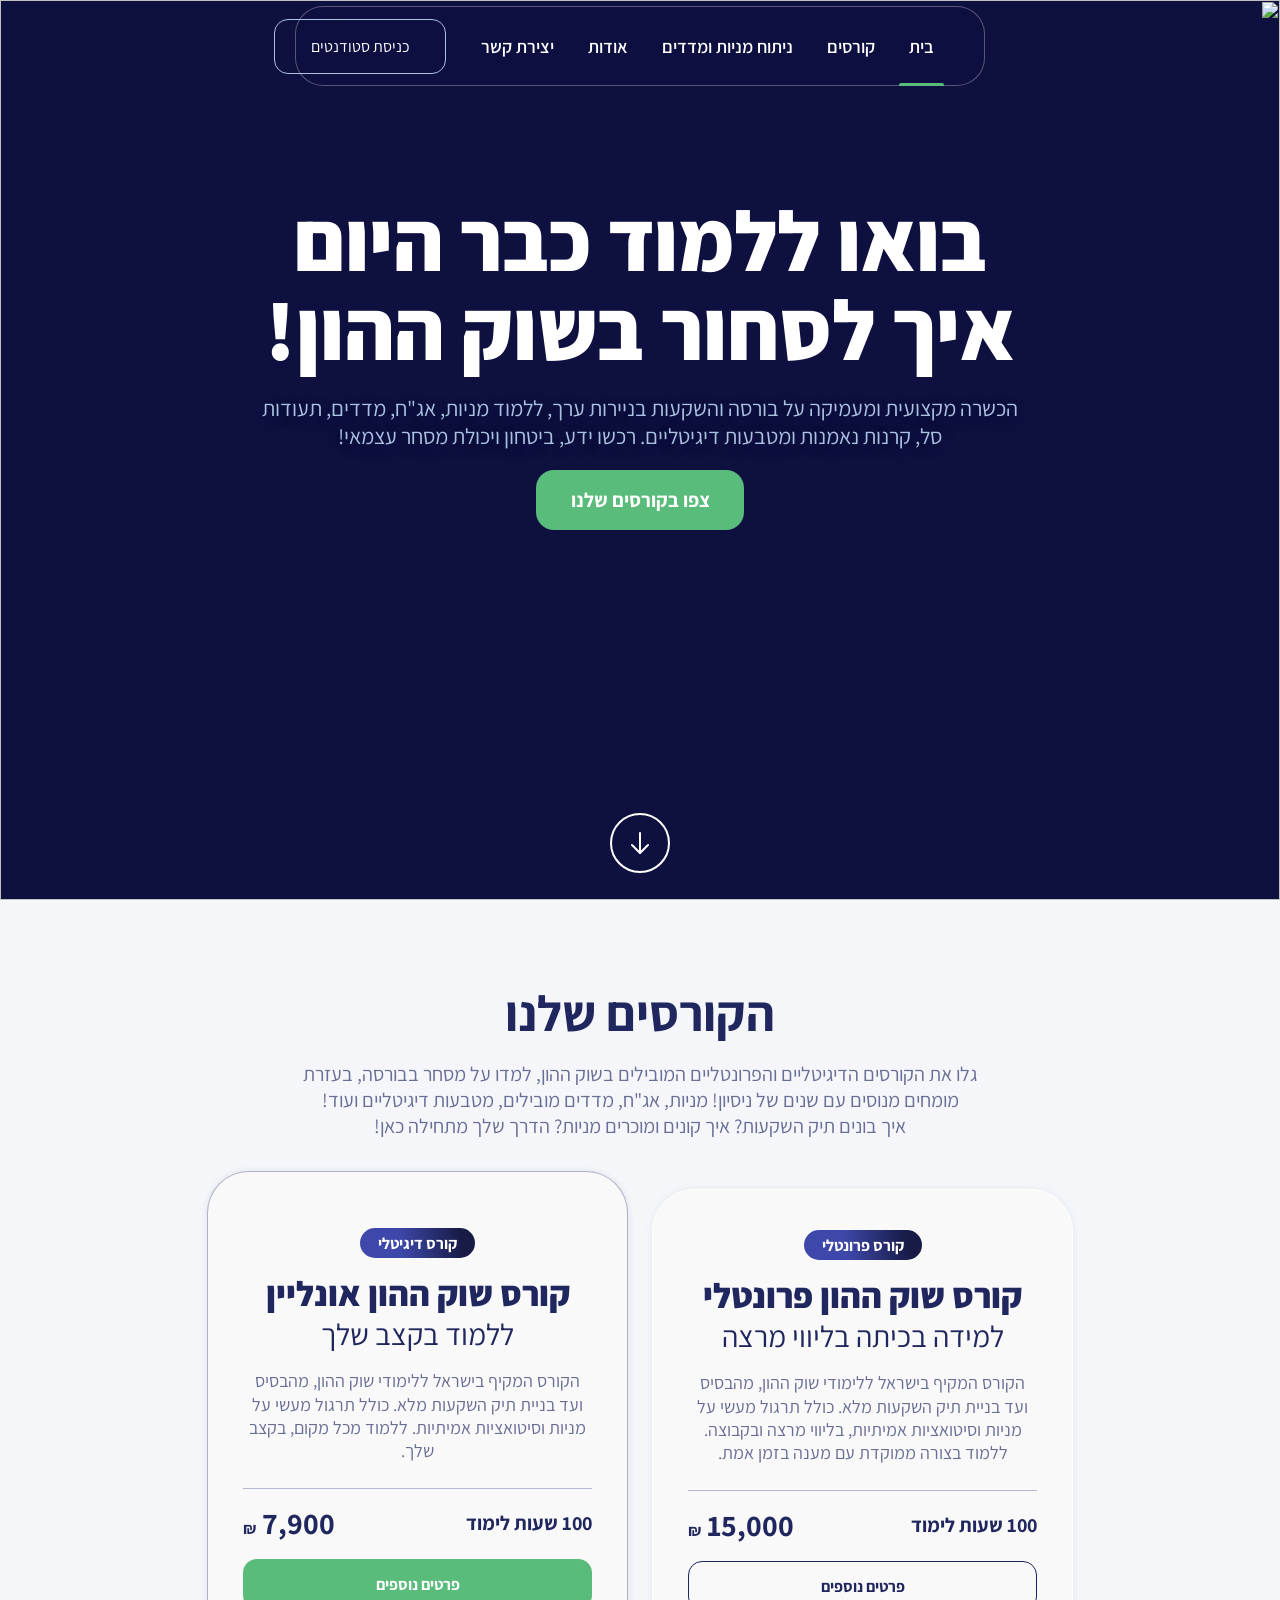
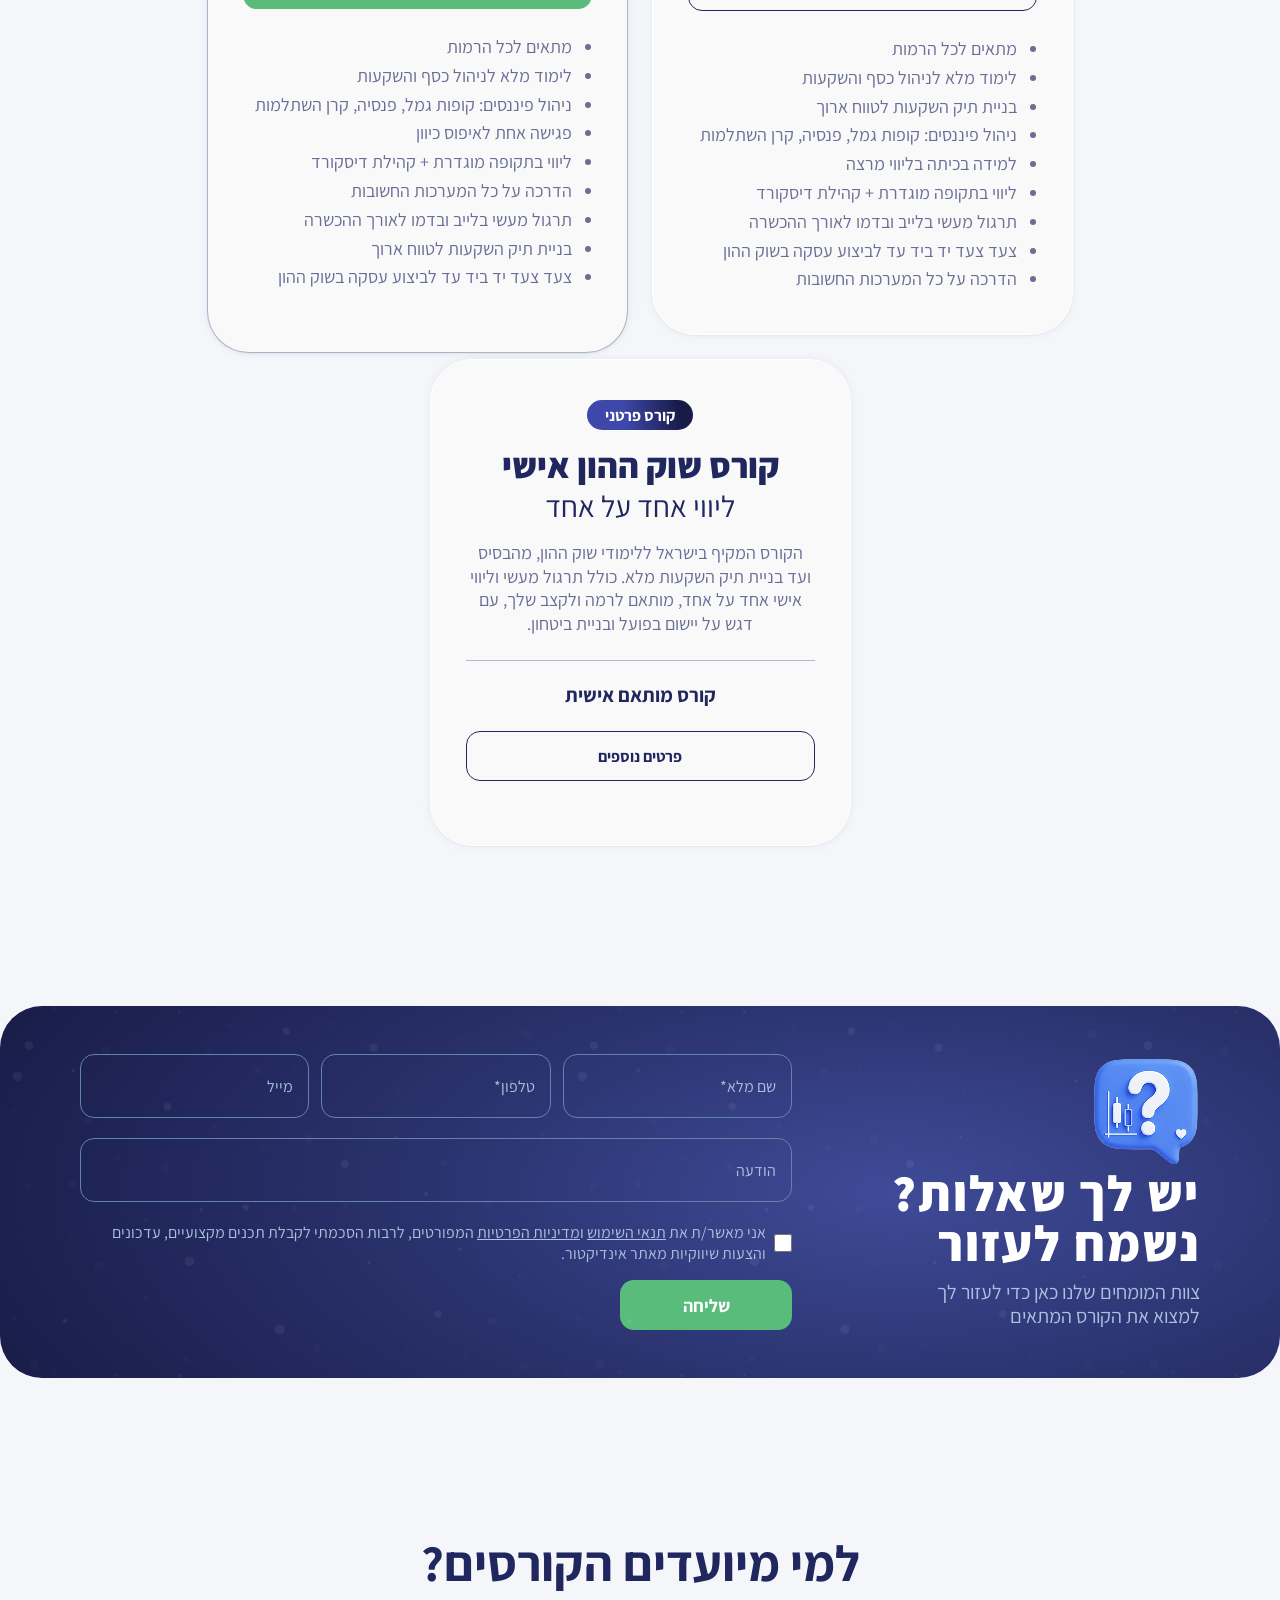
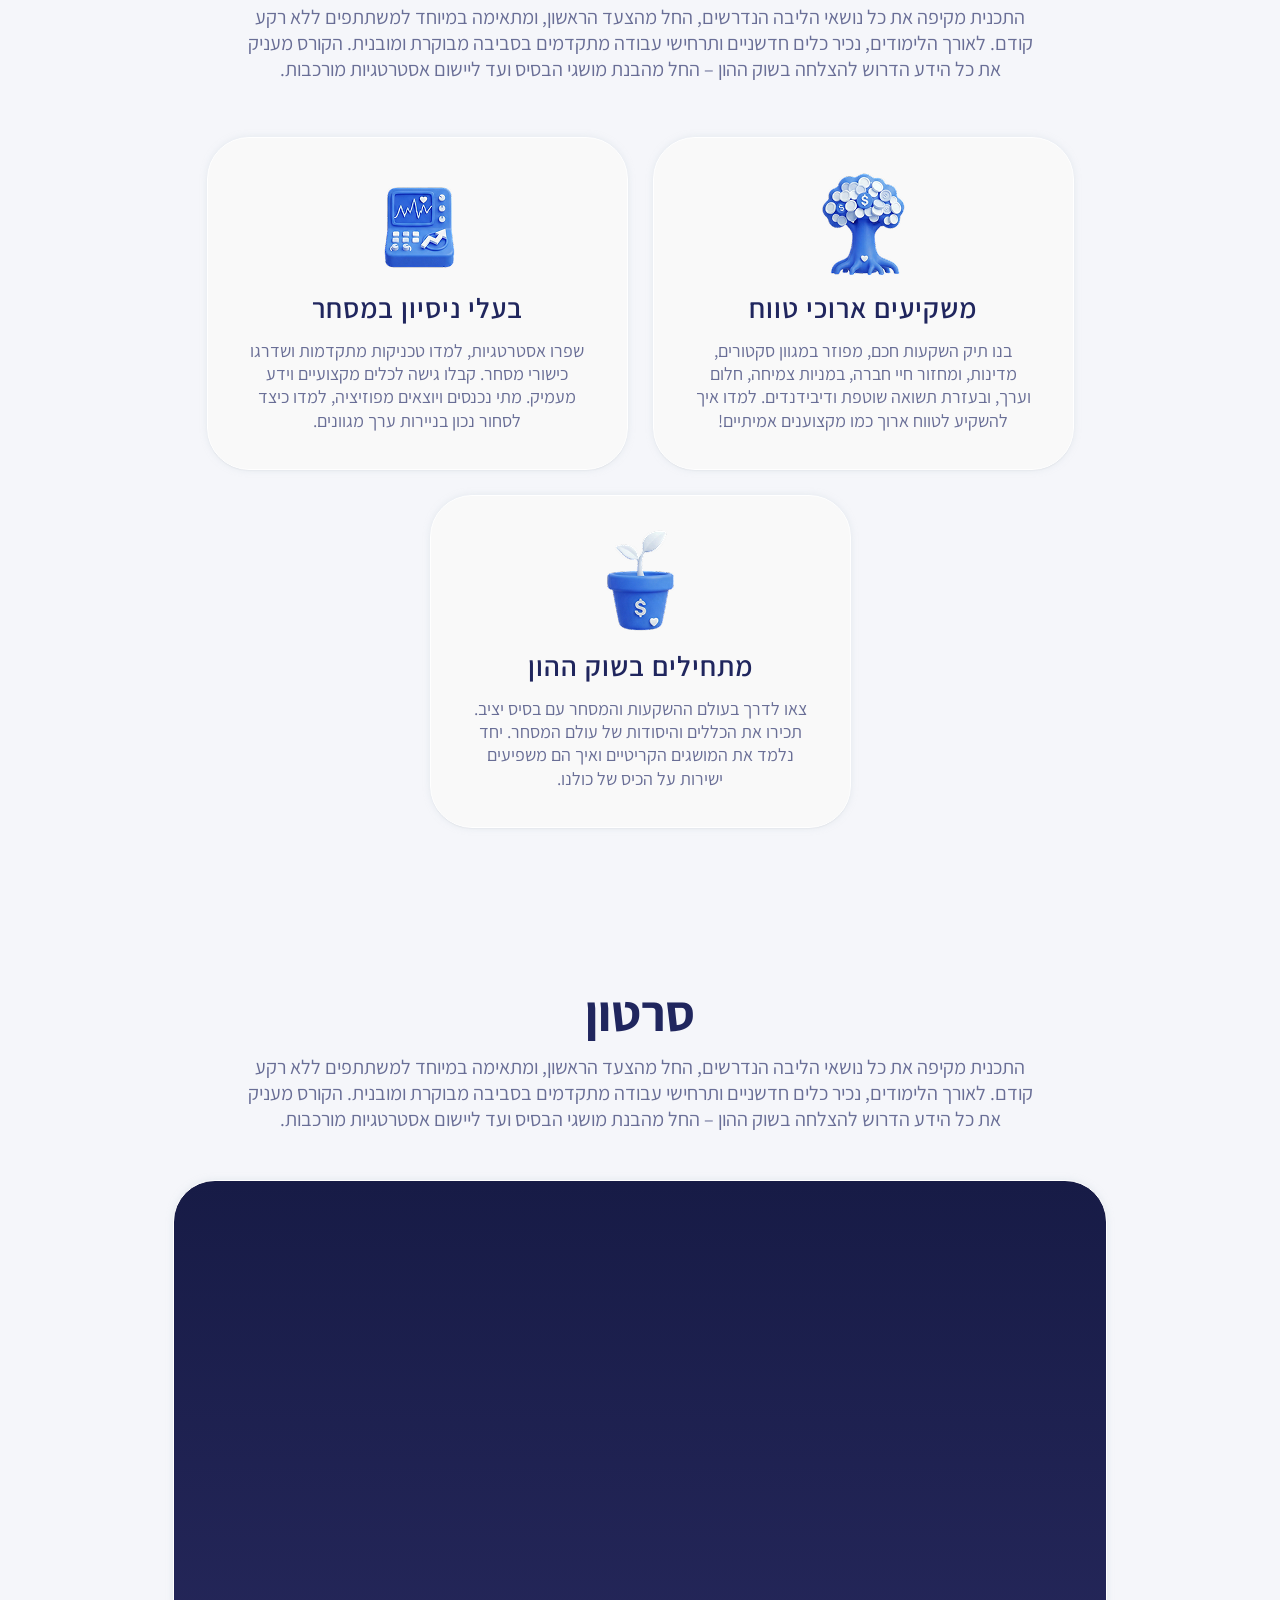
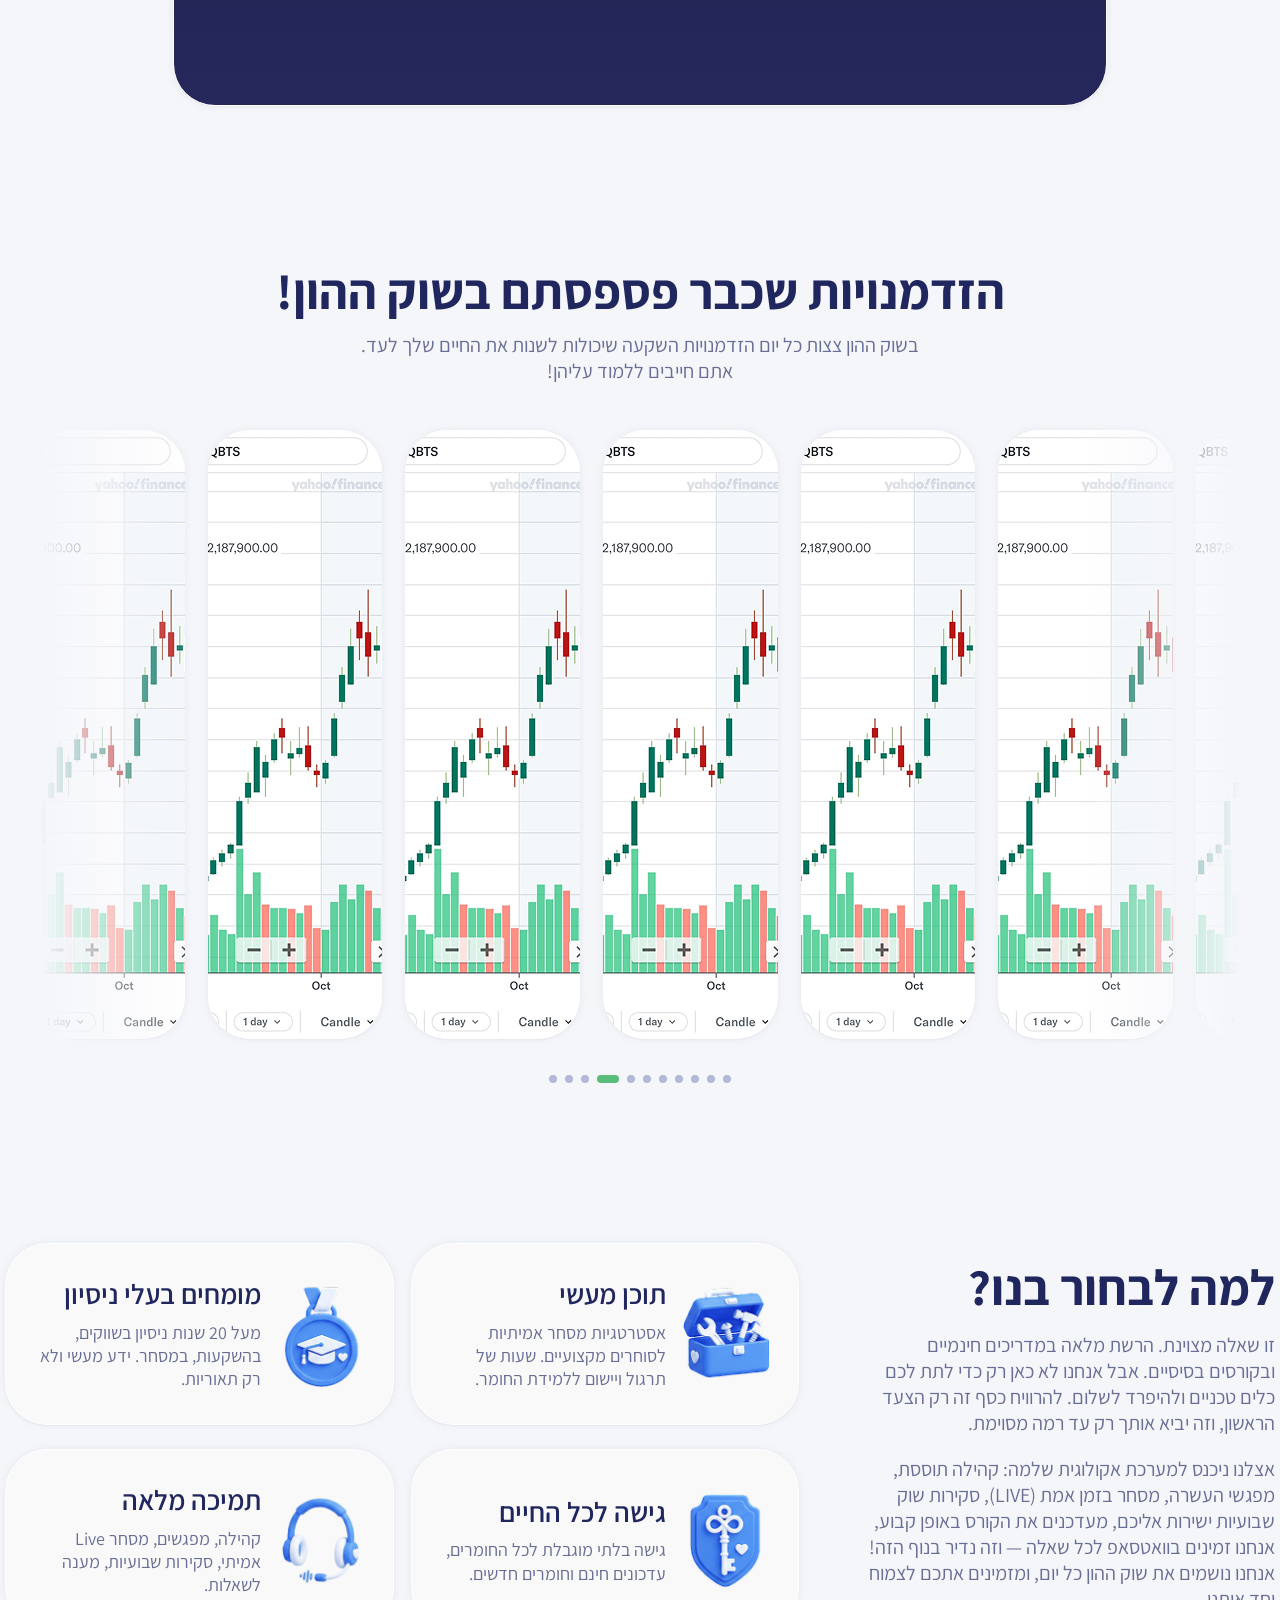
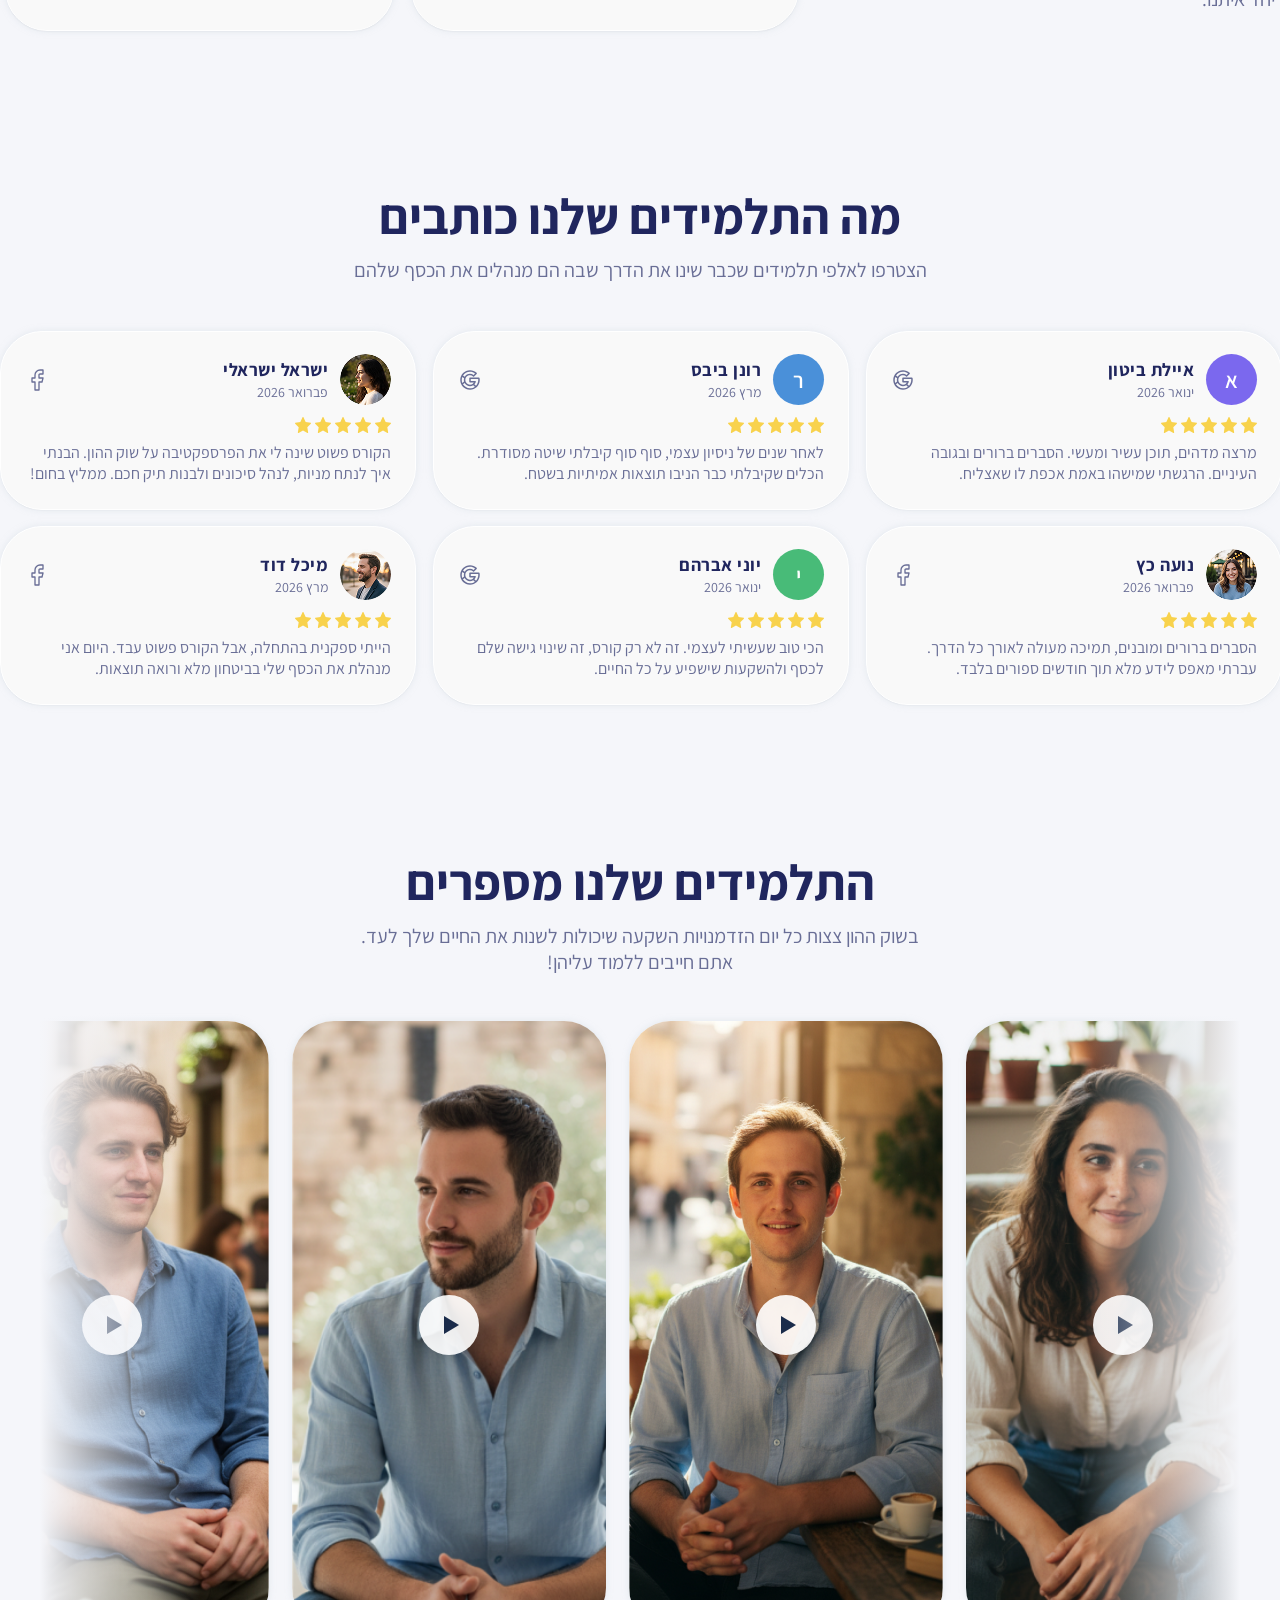
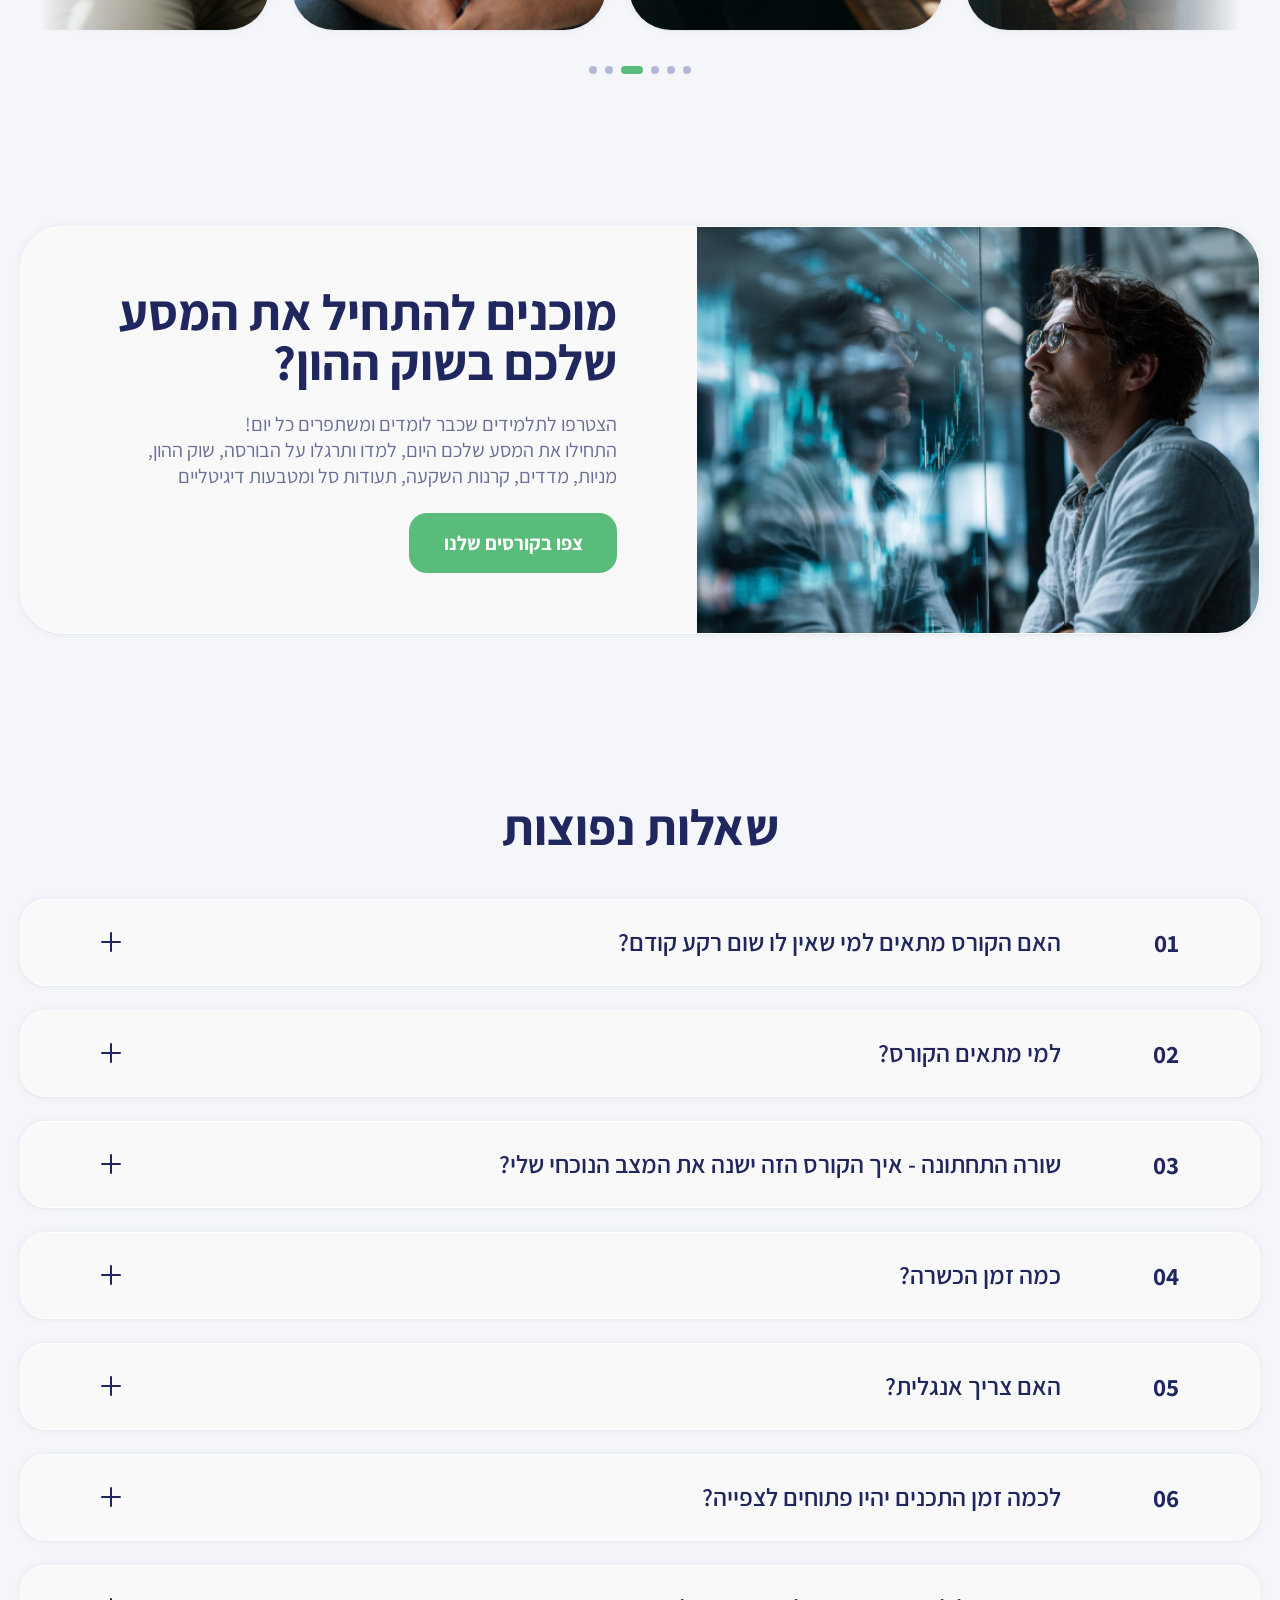
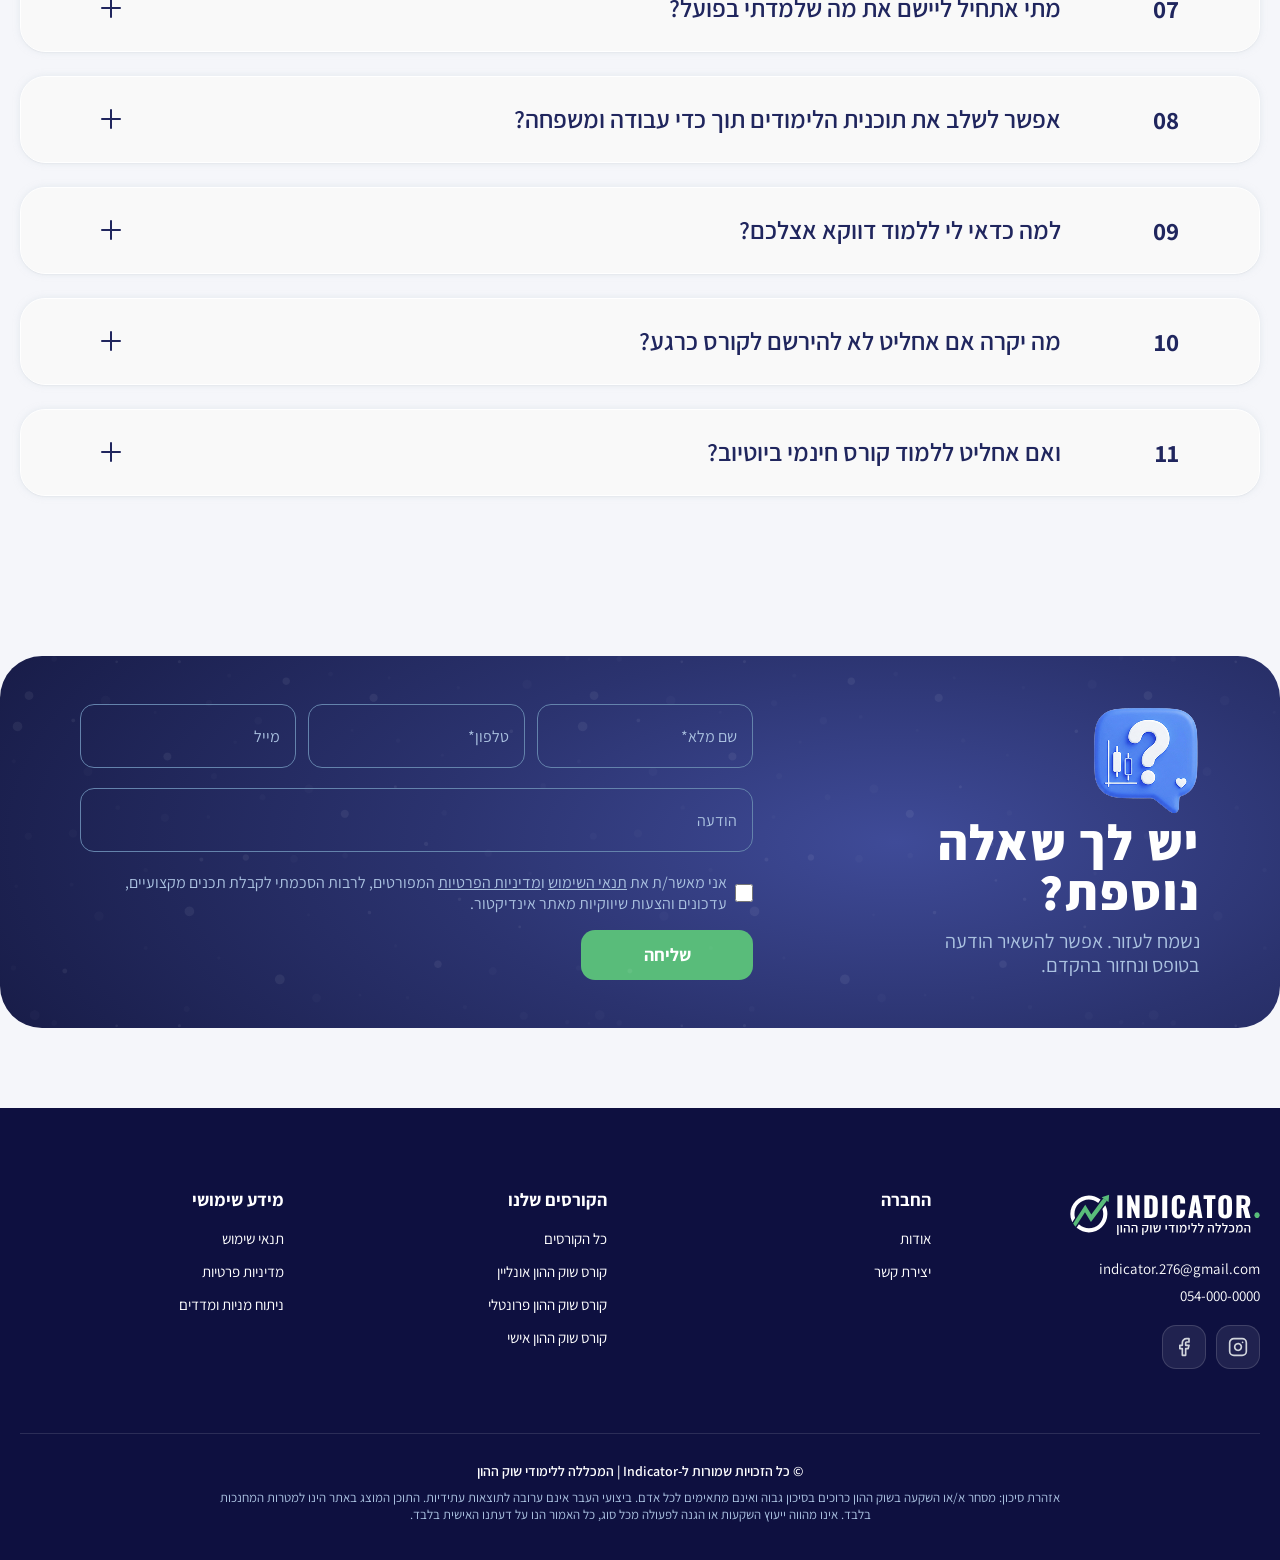
==== index.html @ 756c3e25 "First version of Indicator Base structure, styles, and modal functionality" ====
<!DOCTYPE html>
<html lang="he" dir="rtl">
<head>
  <meta charset="UTF-8">
  <meta name="viewport" content="width=device-width, initial-scale=1.0">
  <title>Indicator - האקדמיה ללימוד שוק ההון</title>
  <link rel="preconnect" href="https://fonts.googleapis.com">
  <link rel="preconnect" href="https://fonts.gstatic.com" crossorigin>
  <!-- Preload the Hebrew and Latin subsets — highest priority woff2 files for Assistant -->
  <link rel="preload" href="https://fonts.gstatic.com/s/assistant/v24/2sDcZGJYnIjSi6H75xkzamW5Kb8VZBHR.woff2" as="font" type="font/woff2" crossorigin>
  <link rel="preload" href="https://fonts.gstatic.com/s/assistant/v24/2sDcZGJYnIjSi6H75xkzaGW5Kb8VZA.woff2" as="font" type="font/woff2" crossorigin>
  <link href="https://fonts.googleapis.com/css2?family=Assistant:wght@300;400;600;700;800&display=swap" rel="stylesheet">
  <link rel="stylesheet" href="style.css">
</head>
<body>
<script src="header.js"></script>

  <section class="hero" aria-label="אזור הכותרת הראשי">
    <img
      class="hero-bg"
      src="images/header_bg.png"
      alt=""
      aria-hidden="true"
    >

    <div class="hero-content">
      <h1 class="hero-title">בואו ללמוד כבר היום<br>איך לסחור בשוק ההון!</h1>
      <p class="hero-desc">הכשרה מקצועית ומעמיקה על בורסה והשקעות בניירות ערך, ללמוד מניות, אג"ח, מדדים, תעודות סל, קרנות נאמנות ומטבעות דיגיטליים. רכשו ידע, ביטחון ויכולת מסחר עצמאי!</p>
      <a href="courses.html" class="btn-primary">צפו בקורסים שלנו</a>
    </div>

    <a href="#courses" class="scroll-indicator" aria-label="גלול למטה">
      <img src="images/arrow-down-circle.svg" alt="" width="60" height="60">
    </a>
  </section>

  <section class="courses-section" id="courses" aria-labelledby="courses-heading">

    <div class="courses-header">
      <h2 class="courses-title" id="courses-heading">הקורסים שלנו</h2>
      <p class="courses-subtitle">גלו את הקורסים הדיגיטליים והפרונטליים המובילים בשוק ההון, למדו על מסחר בבורסה, בעזרת מומחים מנוסים עם שנים של ניסיון! מניות, אג"ח, מדדים מובילים, מטבעות דיגיטליים ועוד!<br>איך בונים תיק השקעות? איך קונים ומוכרים מניות? הדרך שלך מתחילה כאן!</p>
    </div>

    <div class="carousel-wrap">

    <div class="courses-grid">
      <div class="carousel-spacer" aria-hidden="true"></div>

      <article class="course-card">
        <div class="card-top">
          <span class="card-badge">קורס פרונטלי</span>
          <div class="card-title-wrap">
            <span class="card-title-main">קורס שוק ההון פרונטלי </span>
            <span class="card-title-sub">למידה בכיתה בליווי מרצה</span>
          </div>
          <p class="card-desc">הקורס המקיף בישראל ללימודי שוק ההון, מהבסיס ועד בניית תיק השקעות מלא. כולל תרגול מעשי על מניות וסיטואציות אמיתיות, בליווי מרצה ובקבוצה. ללמוד בצורה ממוקדת עם מענה בזמן אמת.</p>
        </div>
        <div class="card-divider card-divider--pricing">
          <span class="card-hours">100 שעות לימוד</span>
          <span class="card-price">15,000 <span class="price-currency">₪</span></span>
        </div>
        <a href="#" class="card-btn card-btn--outline">פרטים נוספים</a>
        <ul class="card-features" dir="rtl">
          <li>מתאים לכל הרמות</li>
          <li>לימוד מלא לניהול כסף והשקעות</li>
          <li>בניית תיק השקעות לטווח ארוך</li>
          <li>ניהול פיננסים: קופות גמל, פנסיה, קרן השתלמות</li>
          <li>למידה בכיתה בליווי מרצה</li>
          <li>ליווי בתקופה מוגדרת + קהילת דיסקורד</li>
          <li>תרגול מעשי בלייב ובדמו לאורך ההכשרה</li>
          <li>צעד צעד יד ביד עד לביצוע עסקה בשוק ההון</li>
          <li>הדרכה על כל המערכות החשובות</li>
        </ul>
      </article>

      <article class="course-card course-card--featured">
        <div class="card-top">
          <span class="card-badge">קורס דיגיטלי</span>
          <div class="card-title-wrap">
            <span class="card-title-main">קורס שוק ההון אונליין </span>
            <span class="card-title-sub">ללמוד בקצב שלך</span>
          </div>
          <p class="card-desc">הקורס המקיף בישראל ללימודי שוק ההון, מהבסיס ועד בניית תיק השקעות מלא. כולל תרגול מעשי על מניות וסיטואציות אמיתיות. ללמוד מכל מקום, בקצב שלך.</p>
        </div>
        <div class="card-divider card-divider--pricing">
          <span class="card-hours">100 שעות לימוד</span>
          <span class="card-price">7,900 <span class="price-currency">₪</span></span>
        </div>
        <a href="#" class="card-btn card-btn--green">פרטים נוספים</a>
        <ul class="card-features" dir="rtl">
          <li>מתאים לכל הרמות</li>
          <li>לימוד מלא לניהול כסף והשקעות</li>
          <li>ניהול פיננסים: קופות גמל, פנסיה, קרן השתלמות</li>
          <li>פגישה אחת לאיפוס כיוון</li>
          <li>ליווי בתקופה מוגדרת + קהילת דיסקורד</li>
          <li>הדרכה על כל המערכות החשובות</li>
          <li>תרגול מעשי בלייב ובדמו לאורך ההכשרה</li>
          <li>בניית תיק השקעות לטווח ארוך</li>
          <li>צעד צעד יד ביד עד לביצוע עסקה בשוק ההון</li>
        </ul>
      </article>

      <article class="course-card">
        <div class="card-top">
          <span class="card-badge">קורס פרטני</span>
          <div class="card-title-wrap">
            <span class="card-title-main">קורס שוק ההון אישי </span>
            <span class="card-title-sub">ליווי אחד על אחד</span>
          </div>
          <p class="card-desc">הקורס המקיף בישראל ללימודי שוק ההון, מהבסיס ועד בניית תיק השקעות מלא. כולל תרגול מעשי וליווי אישי אחד על אחד, מותאם לרמה ולקצב שלך, עם דגש על יישום בפועל ובניית ביטחון.</p>
        </div>
        <div class="card-divider">
          <span class="card-hours">קורס מותאם אישית</span>
        </div>
        <a href="#" class="card-btn card-btn--outline">פרטים נוספים</a>
      </article>

      <div class="carousel-spacer" aria-hidden="true"></div>

    </div><div class="carousel-dots" role="tablist" aria-label="בחירת קורס">
      <button class="carousel-dot active" role="tab" aria-label="קורס 1" data-idx="0"></button>
      <button class="carousel-dot"         role="tab" aria-label="קורס 2" data-idx="1"></button>
      <button class="carousel-dot"         role="tab" aria-label="קורס 3" data-idx="2"></button>
    </div>

    </div></section>


  <section class="contact-section" aria-labelledby="contact-heading">
    <div class="contact-card">

      <div class="contact-info">
        <img
          class="contact-icon"
          src="images/icon_contact_1.png"
          alt=""
          aria-hidden="true"
          width="108"
          height="109"
        >
        <div class="contact-text-content">
          <h2 class="contact-title" id="contact-heading">יש לך שאלות?<br>נשמח לעזור</h2>
          <p class="contact-subtitle">צוות המומחים שלנו כאן כדי לעזור לך למצוא את הקורס המתאים</p>
        </div>
      </div>

      <form class="contact-form" novalidate>

        <div class="form-row form-row--4">
          <div class="form-field">
            <input class="form-input" id="contact-first-name" type="text" placeholder=" " required>
            <label class="floating-label" for="contact-first-name">שם מלא*</label>
          </div>
          <div class="form-field">
            <input class="form-input" id="contact-phone" type="tel" placeholder=" " required>
            <label class="floating-label" for="contact-phone">טלפון*</label>
          </div>
          <div class="form-field">
            <input class="form-input" id="contact-email" type="email" placeholder=" ">
            <label class="floating-label" for="contact-email">מייל</label>
          </div>
        </div>

        <div class="form-row form-row--1">
          <div class="form-field form-field--full">
            <input class="form-input" id="contact-message" type="text" placeholder=" ">
            <label class="floating-label" for="contact-message">הודעה</label>
          </div>
        </div>

        <div class="form-footer">
          <label class="form-checkbox-label">
            <input type="checkbox" class="form-checkbox">
            <span>אני מאשר/ת את <a href="#" class="form-link">תנאי השימוש</a> ו<a href="#" class="form-link">מדיניות הפרטיות</a> המפורטים, לרבות הסכמתי לקבלת תכנים מקצועיים, עדכונים והצעות שיווקיות מאתר אינדיקטור.</span>
          </label>
          <button type="submit" class="btn-submit">שליחה</button>
        </div>

      </form>
    </div>
  </section>
    
    <!-- ========== AUDIENCE SECTION (node 124-6015) ========== -->
  <section class="audience-section" aria-labelledby="audience-heading">

    <div class="audience-header">
      <h2 class="audience-title" id="audience-heading">למי מיועדים הקורסים?</h2>
      <p class="audience-subtitle">התכנית מקיפה את כל נושאי הליבה הנדרשים, החל מהצעד הראשון, ומתאימה במיוחד למשתתפים ללא רקע קודם. לאורך הלימודים, נכיר כלים חדשניים ותרחישי עבודה מתקדמים בסביבה מבוקרת ומובנית. הקורס מעניק את כל הידע הדרוש להצלחה בשוק ההון – החל מהבנת מושגי הבסיס ועד ליישום אסטרטגיות מורכבות.</p>
    </div>

    <div class="audience-grid">

      <!-- Card 1: Long-term investors (right in RTL) -->
      <article class="audience-card">
        <img class="audience-card-icon" src="images/icon-investors.png" alt="" aria-hidden="true">
        <h3 class="audience-card-title">משקיעים ארוכי טווח</h3>
        <p class="audience-card-desc">בנו תיק השקעות חכם, מפוזר במגוון סקטורים, מדינות, ומחזור חיי חברה, במניות צמיחה, חלום וערך, ובעזרת תשואה שוטפת ודיבידנדים. למדו איך להשקיע לטווח ארוך כמו מקצוענים אמיתיים!</p>
      </article>

      <!-- Card 2: Experienced traders (center) -->
      <article class="audience-card">
        <img class="audience-card-icon" src="images/icon-experienced.png" alt="" aria-hidden="true">
        <h3 class="audience-card-title">בעלי ניסיון במסחר</h3>
        <p class="audience-card-desc">שפרו אסטרטגיות, למדו טכניקות מתקדמות ושדרגו כישורי מסחר. קבלו גישה לכלים מקצועיים וידע מעמיק. מתי נכנסים ויוצאים מפוזיציה, למדו כיצד לסחור נכון בניירות ערך מגוונים.</p>
      </article>

      <!-- Card 3: Beginners (left in RTL) -->
      <article class="audience-card">
        <img class="audience-card-icon" src="images/icon-begginers.png" alt="" aria-hidden="true">
        <h3 class="audience-card-title">מתחילים בשוק ההון</h3>
        <p class="audience-card-desc">צאו לדרך בעולם ההשקעות והמסחר עם בסיס יציב. תכירו את הכללים והיסודות של עולם המסחר. יחד נלמד את המושגים הקריטיים ואיך הם משפיעים ישירות על הכיס של כולנו.</p>
      </article>

    </div>

  </section>

  <!-- ========== VIDEO SECTION (node 445-2877) ========== -->
  <section class="video-section" aria-labelledby="video-heading">

    <div class="video-header">
      <h2 class="video-title" id="video-heading">סרטון</h2>
      <p class="video-subtitle">התכנית מקיפה את כל נושאי הליבה הנדרשים, החל מהצעד הראשון, ומתאימה במיוחד למשתתפים ללא רקע קודם. לאורך הלימודים, נכיר כלים חדשניים ותרחישי עבודה מתקדמים בסביבה מבוקרת ומובנית. הקורס מעניק את כל הידע הדרוש להצלחה בשוק ההון – החל מהבנת מושגי הבסיס ועד ליישום אסטרטגיות מורכבות.</p>
    </div>

    <div class="video-container">
      <div class="video-wrapper">
        <iframe
          src="https://www.youtube.com/embed/WhMcYvTU5dc?si=o33vULEj_gjzJbzD"
          title="YouTube video player"
          frameborder="0"
          allow="accelerometer; autoplay; clipboard-write; encrypted-media; gyroscope; picture-in-picture; web-share"
          referrerpolicy="strict-origin-when-cross-origin"
          allowfullscreen
        ></iframe>
      </div>
    </div>

  </section>


  <!-- ========== OPPORTUNITIES SECTION (node 124-6134) ========== -->
  <section class="opps-section" aria-labelledby="opps-heading">

    <div class="opps-header">
      <h2 class="opps-title" id="opps-heading">הזדמנויות שכבר פספסתם בשוק ההון!</h2>
      <p class="opps-subtitle">בשוק ההון צצות כל יום הזדמנויות השקעה שיכולות לשנות את החיים שלך לעד.<br>אתם חייבים ללמוד עליהן!</p>
    </div>

    <div class="opps-carousel-outer">
      <div class="opps-carousel">
        <div class="opps-peek" aria-hidden="true"></div>
        <article class="opps-card"><img src="images/opps-1.png" alt="הזדמנות השקעה 1"></article>
        <article class="opps-card"><img src="images/opps-1.png" alt="הזדמנות השקעה 2"></article>
        <article class="opps-card"><img src="images/opps-1.png" alt="הזדמנות השקעה 3"></article>
        <article class="opps-card"><img src="images/opps-1.png" alt="הזדמנות השקעה 4"></article>
        <article class="opps-card"><img src="images/opps-1.png" alt="הזדמנות השקעה 5"></article>
        <article class="opps-card"><img src="images/opps-1.png" alt="הזדמנות השקעה 6"></article>
        <article class="opps-card"><img src="images/opps-1.png" alt="הזדמנות השקעה 7"></article>
        <article class="opps-card"><img src="images/opps-1.png" alt="הזדמנות השקעה 8"></article>
        <article class="opps-card"><img src="images/opps-1.png" alt="הזדמנות השקעה 9"></article>
        <article class="opps-card"><img src="images/opps-1.png" alt="הזדמנות השקעה 10"></article>
        <article class="opps-card"><img src="images/opps-1.png" alt="הזדמנות השקעה 11"></article>
        <div class="opps-peek" aria-hidden="true"></div>
      </div>
      <div class="opps-fade opps-fade--end"   aria-hidden="true"></div>
      <div class="opps-fade opps-fade--start" aria-hidden="true"></div>
    </div>

    <div class="opps-dots" role="tablist" aria-label="בחירת הזדמנות">
      <button class="opps-dot active" role="tab" aria-label="הזדמנות 1"  data-idx="0"></button>
      <button class="opps-dot"        role="tab" aria-label="הזדמנות 2"  data-idx="1"></button>
      <button class="opps-dot"        role="tab" aria-label="הזדמנות 3"  data-idx="2"></button>
      <button class="opps-dot"        role="tab" aria-label="הזדמנות 4"  data-idx="3"></button>
      <button class="opps-dot"        role="tab" aria-label="הזדמנות 5"  data-idx="4"></button>
      <button class="opps-dot"        role="tab" aria-label="הזדמנות 6"  data-idx="5"></button>
      <button class="opps-dot"        role="tab" aria-label="הזדמנות 7"  data-idx="6"></button>
      <button class="opps-dot"        role="tab" aria-label="הזדמנות 8"  data-idx="7"></button>
      <button class="opps-dot"        role="tab" aria-label="הזדמנות 9"  data-idx="8"></button>
      <button class="opps-dot"        role="tab" aria-label="הזדמנות 10" data-idx="9"></button>
      <button class="opps-dot"        role="tab" aria-label="הזדמנות 11" data-idx="10"></button>
    </div>

  </section>
    
    <!-- ========== WHY CHOOSE US SECTION (node 124-6088) ========== -->
  <section class="why-section" aria-labelledby="why-heading">
    <div class="why-inner">

      <!-- Right column: heading + body text -->
      <div class="why-text">
        <h2 class="why-title" id="why-heading">למה לבחור בנו?</h2>
        <div class="why-body">
          <p>זו שאלה מצוינת. הרשת מלאה במדריכים חינמיים ובקורסים בסיסיים. אבל אנחנו לא כאן רק כדי לתת לכם כלים טכניים ולהיפרד לשלום. להרוויח כסף זה רק הצעד הראשון, וזה יביא אותך רק עד רמה מסוימת.</p>
          <p>אצלנו ניכנס למערכת אקולוגית שלמה: קהילה תוססת, מפגשי העשרה, מסחר בזמן אמת (LIVE), סקירות שוק שבועיות ישירות אליכם, מעדכנים את הקורס באופן קבוע, אנחנו זמינים בוואטסאפ לכל שאלה — וזה נדיר בנוף הזה! אנחנו נושמים את שוק ההון כל יום, ומזמינים אתכם לצמוח יחד איתנו.</p>
        </div>
      </div>

      <!-- Left column: 2×2 feature cards -->
      <div class="why-cards">

        <article class="why-card">
          <img class="why-card-icon" src="images/icon-2.png" alt="" aria-hidden="true">
          <div class="why-card-body">
            <h3 class="why-card-title">תוכן מעשי</h3>
            <p class="why-card-desc">אסטרטגיות מסחר אמיתיות לסוחרים מקצועיים. שעות של תרגול ויישום ללמידת החומר.</p>
          </div>
        </article>

        <article class="why-card">
          <img class="why-card-icon" src="images/icon-1.png" alt="" aria-hidden="true">
          <div class="why-card-body">
            <h3 class="why-card-title">מומחים בעלי ניסיון</h3>
            <p class="why-card-desc">מעל 20 שנות ניסיון בשווקים, בהשקעות, במסחר. ידע מעשי ולא רק תאוריות.</p>
          </div>
        </article>

        <article class="why-card">
          <img class="why-card-icon" src="images/icon-4.png" alt="" aria-hidden="true">
          <div class="why-card-body">
            <h3 class="why-card-title">גישה לכל החיים</h3>
            <p class="why-card-desc">גישה בלתי מוגבלת לכל החומרים, עדכונים חינם וחומרים חדשים.</p>
          </div>
        </article>

        <article class="why-card">
           <img class="why-card-icon" src="images/icon-3.png" alt="" aria-hidden="true">
          <div class="why-card-body">
            <h3 class="why-card-title">תמיכה מלאה</h3>
            <p class="why-card-desc">קהילה, מפגשים, מסחר Live אמיתי, סקירות שבועיות, מענה לשאלות.</p>
          </div>
        </article>

      </div>
    </div>
  </section>

  <!-- ========== REVIEWS MARQUEE SECTION (node 124-6184) ========== -->
  <section class="reviews-section" aria-labelledby="reviews-heading">

    <div class="reviews-header">
      <h2 class="reviews-title" id="reviews-heading">מה התלמידים שלנו כותבים</h2>
      <p class="reviews-subtitle">הצטרפו לאלפי תלמידים שכבר שינו את הדרך שבה הם מנהלים את הכסף שלהם</p>
    </div>

    <!-- Row 1 — scrolls right → left -->
    <div class="reviews-track">
      <div class="reviews-inner reviews-inner--left">

        <!-- ── Set A ─────────────────────────────────────── -->
        <article class="rev-card">
          <div class="rev-card-top">
            <div class="rev-avatar"><img src="images/profile_1.png" alt="" class="rev-avatar-img"></div>
            <div class="rev-meta"><span class="rev-name">ישראל ישראלי</span><span class="rev-date">פברואר 2026</span></div>
            <img src="images/facebook_testi.svg" alt="Facebook" class="rev-platform" aria-hidden="true">
          </div>
          <div class="rev-stars" aria-label="דירוג 5 מתוך 5">
            <img src="images/full_star.svg" alt="" class="rev-star" aria-hidden="true">
            <img src="images/full_star.svg" alt="" class="rev-star" aria-hidden="true">
            <img src="images/full_star.svg" alt="" class="rev-star" aria-hidden="true">
            <img src="images/full_star.svg" alt="" class="rev-star" aria-hidden="true">
            <img src="images/full_star.svg" alt="" class="rev-star" aria-hidden="true">
          </div>
          <p class="rev-text">הקורס פשוט שינה לי את הפרספקטיבה על שוק ההון. הבנתי איך לנתח מניות, לנהל סיכונים ולבנות תיק חכם. ממליץ בחום!</p>
        </article>

        <article class="rev-card">
          <div class="rev-card-top">
            <div class="rev-avatar rev-avatar--initial" style="--av-bg:#4A90D9"><span class="rev-initial">ר</span></div>
            <div class="rev-meta"><span class="rev-name">רונן ביבס</span><span class="rev-date">מרץ 2026</span></div>
            <img src="images/Google.svg" alt="Google" class="rev-platform" aria-hidden="true">
          </div>
          <div class="rev-stars" aria-label="דירוג 5 מתוך 5">
            <img src="images/full_star.svg" alt="" class="rev-star" aria-hidden="true">
            <img src="images/full_star.svg" alt="" class="rev-star" aria-hidden="true">
            <img src="images/full_star.svg" alt="" class="rev-star" aria-hidden="true">
            <img src="images/full_star.svg" alt="" class="rev-star" aria-hidden="true">
            <img src="images/full_star.svg" alt="" class="rev-star" aria-hidden="true">
          </div>
          <p class="rev-text">לאחר שנים של ניסיון עצמי, סוף סוף קיבלתי שיטה מסודרת. הכלים שקיבלתי כבר הניבו תוצאות אמיתיות בשטח.</p>
        </article>

        <article class="rev-card">
          <div class="rev-card-top">
            <div class="rev-avatar rev-avatar--initial" style="--av-bg:#7B68EE"><span class="rev-initial">א</span></div>
            <div class="rev-meta"><span class="rev-name">איילת ביטון</span><span class="rev-date">ינואר 2026</span></div>
            <img src="images/Google.svg" alt="Google" class="rev-platform" aria-hidden="true">
          </div>
          <div class="rev-stars" aria-label="דירוג 5 מתוך 5">
            <img src="images/full_star.svg" alt="" class="rev-star" aria-hidden="true">
            <img src="images/full_star.svg" alt="" class="rev-star" aria-hidden="true">
            <img src="images/full_star.svg" alt="" class="rev-star" aria-hidden="true">
            <img src="images/full_star.svg" alt="" class="rev-star" aria-hidden="true">
            <img src="images/full_star.svg" alt="" class="rev-star" aria-hidden="true">
          </div>
          <p class="rev-text">מרצה מדהים, תוכן עשיר ומעשי. הסברים ברורים ובגובה העיניים. הרגשתי שמישהו באמת אכפת לו שאצליח.</p>
        </article>

        <article class="rev-card">
          <div class="rev-card-top">
            <div class="rev-avatar rev-avatar--initial" style="--av-bg:#20B2AA"><span class="rev-initial">ע</span></div>
            <div class="rev-meta"><span class="rev-name">עידן לוי</span><span class="rev-date">פברואר 2026</span></div>
            <img src="images/Google.svg" alt="Google" class="rev-platform" aria-hidden="true">
          </div>
          <div class="rev-stars" aria-label="דירוג 5 מתוך 5">
            <img src="images/full_star.svg" alt="" class="rev-star" aria-hidden="true">
            <img src="images/full_star.svg" alt="" class="rev-star" aria-hidden="true">
            <img src="images/full_star.svg" alt="" class="rev-star" aria-hidden="true">
            <img src="images/full_star.svg" alt="" class="rev-star" aria-hidden="true">
            <img src="images/full_star.svg" alt="" class="rev-star" aria-hidden="true">
          </div>
          <p class="rev-text">ממליץ בחום לכל מי שרוצה להיכנס לשוק ההון ברצינות. הקורס נותן את כל מה שצריך להתחיל ולהצליח.</p>
        </article>

        <article class="rev-card">
          <div class="rev-card-top">
            <div class="rev-avatar rev-avatar--initial" style="--av-bg:#C75B8A"><span class="rev-initial">ש</span></div>
            <div class="rev-meta"><span class="rev-name">שלומי כהן</span><span class="rev-date">דצמבר 2025</span></div>
            <img src="images/Google.svg" alt="Google" class="rev-platform" aria-hidden="true">
          </div>
          <div class="rev-stars" aria-label="דירוג 4.5 מתוך 5">
            <img src="images/full_star.svg" alt="" class="rev-star" aria-hidden="true">
            <img src="images/full_star.svg" alt="" class="rev-star" aria-hidden="true">
            <img src="images/full_star.svg" alt="" class="rev-star" aria-hidden="true">
            <img src="images/full_star.svg" alt="" class="rev-star" aria-hidden="true">
            <img src="images/half_star.svg" alt="" class="rev-star" aria-hidden="true">
          </div>
          <p class="rev-text">תוכן פרקטי ואמיתי שלא מוצאים בשום מקום אחר. השיטה עובדת ואני כבר רואה תוצאות בפועל.</p>
        </article>

        <!-- ── Set B (duplicate for seamless loop) ───────── -->
        <article class="rev-card" aria-hidden="true">
          <div class="rev-card-top">
            <div class="rev-avatar"><img src="images/profile_1.png" alt="" class="rev-avatar-img"></div>
            <div class="rev-meta"><span class="rev-name">ישראל ישראלי</span><span class="rev-date">פברואר 2026</span></div>
            <img src="images/facebook_testi.svg" alt="" class="rev-platform" aria-hidden="true">
          </div>
          <div class="rev-stars"><img src="images/full_star.svg" alt="" class="rev-star" aria-hidden="true"><img src="images/full_star.svg" alt="" class="rev-star" aria-hidden="true"><img src="images/full_star.svg" alt="" class="rev-star" aria-hidden="true"><img src="images/full_star.svg" alt="" class="rev-star" aria-hidden="true"><img src="images/full_star.svg" alt="" class="rev-star" aria-hidden="true"></div>
          <p class="rev-text">הקורס פשוט שינה לי את הפרספקטיבה על שוק ההון. הבנתי איך לנתח מניות, לנהל סיכונים ולבנות תיק חכם. ממליץ בחום!</p>
        </article>
        <article class="rev-card" aria-hidden="true">
          <div class="rev-card-top">
            <div class="rev-avatar rev-avatar--initial" style="--av-bg:#4A90D9"><span class="rev-initial">ר</span></div>
            <div class="rev-meta"><span class="rev-name">רונן ביבס</span><span class="rev-date">מרץ 2026</span></div>
            <img src="images/Google.svg" alt="" class="rev-platform" aria-hidden="true">
          </div>
          <div class="rev-stars"><img src="images/full_star.svg" alt="" class="rev-star" aria-hidden="true"><img src="images/full_star.svg" alt="" class="rev-star" aria-hidden="true"><img src="images/full_star.svg" alt="" class="rev-star" aria-hidden="true"><img src="images/full_star.svg" alt="" class="rev-star" aria-hidden="true"><img src="images/full_star.svg" alt="" class="rev-star" aria-hidden="true"></div>
          <p class="rev-text">לאחר שנים של ניסיון עצמי, סוף סוף קיבלתי שיטה מסודרת. הכלים שקיבלתי כבר הניבו תוצאות אמיתיות בשטח.</p>
        </article>
        <article class="rev-card" aria-hidden="true">
          <div class="rev-card-top">
            <div class="rev-avatar rev-avatar--initial" style="--av-bg:#7B68EE"><span class="rev-initial">א</span></div>
            <div class="rev-meta"><span class="rev-name">איילת ביטון</span><span class="rev-date">ינואר 2026</span></div>
            <img src="images/Google.svg" alt="" class="rev-platform" aria-hidden="true">
          </div>
          <div class="rev-stars"><img src="images/full_star.svg" alt="" class="rev-star" aria-hidden="true"><img src="images/full_star.svg" alt="" class="rev-star" aria-hidden="true"><img src="images/full_star.svg" alt="" class="rev-star" aria-hidden="true"><img src="images/full_star.svg" alt="" class="rev-star" aria-hidden="true"><img src="images/full_star.svg" alt="" class="rev-star" aria-hidden="true"></div>
          <p class="rev-text">מרצה מדהים, תוכן עשיר ומעשי. הסברים ברורים ובגובה העיניים. הרגשתי שמישהו באמת אכפת לו שאצליח.</p>
        </article>
        <article class="rev-card" aria-hidden="true">
          <div class="rev-card-top">
            <div class="rev-avatar rev-avatar--initial" style="--av-bg:#20B2AA"><span class="rev-initial">ע</span></div>
            <div class="rev-meta"><span class="rev-name">עידן לוי</span><span class="rev-date">פברואר 2026</span></div>
            <img src="images/Google.svg" alt="" class="rev-platform" aria-hidden="true">
          </div>
          <div class="rev-stars"><img src="images/full_star.svg" alt="" class="rev-star" aria-hidden="true"><img src="images/full_star.svg" alt="" class="rev-star" aria-hidden="true"><img src="images/full_star.svg" alt="" class="rev-star" aria-hidden="true"><img src="images/full_star.svg" alt="" class="rev-star" aria-hidden="true"><img src="images/full_star.svg" alt="" class="rev-star" aria-hidden="true"></div>
          <p class="rev-text">ממליץ בחום לכל מי שרוצה להיכנס לשוק ההון ברצינות. הקורס נותן את כל מה שצריך להתחיל ולהצליח.</p>
        </article>
        <article class="rev-card" aria-hidden="true">
          <div class="rev-card-top">
            <div class="rev-avatar rev-avatar--initial" style="--av-bg:#C75B8A"><span class="rev-initial">ש</span></div>
            <div class="rev-meta"><span class="rev-name">שלומי כהן</span><span class="rev-date">דצמבר 2025</span></div>
            <img src="images/Google.svg" alt="" class="rev-platform" aria-hidden="true">
          </div>
          <div class="rev-stars"><img src="images/full_star.svg" alt="" class="rev-star" aria-hidden="true"><img src="images/full_star.svg" alt="" class="rev-star" aria-hidden="true"><img src="images/full_star.svg" alt="" class="rev-star" aria-hidden="true"><img src="images/full_star.svg" alt="" class="rev-star" aria-hidden="true"><img src="images/half_star.svg" alt="" class="rev-star" aria-hidden="true"></div>
          <p class="rev-text">תוכן פרקטי ואמיתי שלא מוצאים בשום מקום אחר. השיטה עובדת ואני כבר רואה תוצאות בפועל.</p>
        </article>

      </div>
    </div>

    <!-- Row 2 — scrolls left → right -->
    <div class="reviews-track">
      <div class="reviews-inner reviews-inner--right">

        <!-- ── Set A ─────────────────────────────────────── -->
        <article class="rev-card">
          <div class="rev-card-top">
            <div class="rev-avatar"><img src="images/profile_2.png" alt="" class="rev-avatar-img"></div>
            <div class="rev-meta"><span class="rev-name">מיכל דוד</span><span class="rev-date">מרץ 2026</span></div>
            <img src="images/facebook_testi.svg" alt="Facebook" class="rev-platform" aria-hidden="true">
          </div>
          <div class="rev-stars" aria-label="דירוג 5 מתוך 5">
            <img src="images/full_star.svg" alt="" class="rev-star" aria-hidden="true">
            <img src="images/full_star.svg" alt="" class="rev-star" aria-hidden="true">
            <img src="images/full_star.svg" alt="" class="rev-star" aria-hidden="true">
            <img src="images/full_star.svg" alt="" class="rev-star" aria-hidden="true">
            <img src="images/full_star.svg" alt="" class="rev-star" aria-hidden="true">
          </div>
          <p class="rev-text">הייתי ספקנית בהתחלה, אבל הקורס פשוט עבד. היום אני מנהלת את הכסף שלי בביטחון מלא ורואה תוצאות.</p>
        </article>

        <article class="rev-card">
          <div class="rev-card-top">
            <div class="rev-avatar rev-avatar--initial" style="--av-bg:#48BB78"><span class="rev-initial">י</span></div>
            <div class="rev-meta"><span class="rev-name">יוני אברהם</span><span class="rev-date">ינואר 2026</span></div>
            <img src="images/Google.svg" alt="Google" class="rev-platform" aria-hidden="true">
          </div>
          <div class="rev-stars" aria-label="דירוג 5 מתוך 5">
            <img src="images/full_star.svg" alt="" class="rev-star" aria-hidden="true">
            <img src="images/full_star.svg" alt="" class="rev-star" aria-hidden="true">
            <img src="images/full_star.svg" alt="" class="rev-star" aria-hidden="true">
            <img src="images/full_star.svg" alt="" class="rev-star" aria-hidden="true">
            <img src="images/full_star.svg" alt="" class="rev-star" aria-hidden="true">
          </div>
          <p class="rev-text">הכי טוב שעשיתי לעצמי. זה לא רק קורס, זה שינוי גישה שלם לכסף ולהשקעות שישפיע על כל החיים.</p>
        </article>

        <article class="rev-card">
          <div class="rev-card-top">
            <div class="rev-avatar"><img src="images/profile_3.png" alt="" class="rev-avatar-img"></div>
            <div class="rev-meta"><span class="rev-name">נועה כץ</span><span class="rev-date">פברואר 2026</span></div>
            <img src="images/facebook_testi.svg" alt="Facebook" class="rev-platform" aria-hidden="true">
          </div>
          <div class="rev-stars" aria-label="דירוג 5 מתוך 5">
            <img src="images/full_star.svg" alt="" class="rev-star" aria-hidden="true">
            <img src="images/full_star.svg" alt="" class="rev-star" aria-hidden="true">
            <img src="images/full_star.svg" alt="" class="rev-star" aria-hidden="true">
            <img src="images/full_star.svg" alt="" class="rev-star" aria-hidden="true">
            <img src="images/full_star.svg" alt="" class="rev-star" aria-hidden="true">
          </div>
          <p class="rev-text">הסברים ברורים ומובנים, תמיכה מעולה לאורך כל הדרך. עברתי מאפס לידע מלא תוך חודשים ספורים בלבד.</p>
        </article>

        <article class="rev-card">
          <div class="rev-card-top">
            <div class="rev-avatar rev-avatar--initial" style="--av-bg:#ED8936"><span class="rev-initial">ד</span></div>
            <div class="rev-meta"><span class="rev-name">דן לוי</span><span class="rev-date">מרץ 2026</span></div>
            <img src="images/Google.svg" alt="Google" class="rev-platform" aria-hidden="true">
          </div>
          <div class="rev-stars" aria-label="דירוג 5 מתוך 5">
            <img src="images/full_star.svg" alt="" class="rev-star" aria-hidden="true">
            <img src="images/full_star.svg" alt="" class="rev-star" aria-hidden="true">
            <img src="images/full_star.svg" alt="" class="rev-star" aria-hidden="true">
            <img src="images/full_star.svg" alt="" class="rev-star" aria-hidden="true">
            <img src="images/full_star.svg" alt="" class="rev-star" aria-hidden="true">
          </div>
          <p class="rev-text">שיטה מדויקת שעובדת. אין כאן תיאוריה מיותרת, רק כלים שניתן ליישם מיד ולראות תוצאות אמיתיות.</p>
        </article>

        <article class="rev-card">
          <div class="rev-card-top">
            <div class="rev-avatar rev-avatar--initial" style="--av-bg:#20265e"><span class="rev-initial">י</span></div>
            <div class="rev-meta"><span class="rev-name">ישראל ישראלי</span><span class="rev-date">ינואר 2026</span></div>
            <img src="images/Google.svg" alt="Google" class="rev-platform" aria-hidden="true">
          </div>
          <div class="rev-stars" aria-label="דירוג 5 מתוך 5">
            <img src="images/full_star.svg" alt="" class="rev-star" aria-hidden="true">
            <img src="images/full_star.svg" alt="" class="rev-star" aria-hidden="true">
            <img src="images/full_star.svg" alt="" class="rev-star" aria-hidden="true">
            <img src="images/full_star.svg" alt="" class="rev-star" aria-hidden="true">
            <img src="images/full_star.svg" alt="" class="rev-star" aria-hidden="true">
          </div>
          <p class="rev-text">השקעה שהחזירה את עצמה מהר מאוד. הלמידה מרתקת, הקצב מתאים, והתמיכה תמיד קיימת בכל שאלה.</p>
        </article>

        <!-- ── Set B (duplicate for seamless loop) ───────── -->
        <article class="rev-card" aria-hidden="true">
          <div class="rev-card-top">
            <div class="rev-avatar"><img src="images/profile_2.png" alt="" class="rev-avatar-img"></div>
            <div class="rev-meta"><span class="rev-name">מיכל דוד</span><span class="rev-date">מרץ 2026</span></div>
            <img src="images/facebook_testi.svg" alt="" class="rev-platform" aria-hidden="true">
          </div>
          <div class="rev-stars"><img src="images/full_star.svg" alt="" class="rev-star" aria-hidden="true"><img src="images/full_star.svg" alt="" class="rev-star" aria-hidden="true"><img src="images/full_star.svg" alt="" class="rev-star" aria-hidden="true"><img src="images/full_star.svg" alt="" class="rev-star" aria-hidden="true"><img src="images/full_star.svg" alt="" class="rev-star" aria-hidden="true"></div>
          <p class="rev-text">הייתי ספקנית בהתחלה, אבל הקורס פשוט עבד. היום אני מנהלת את הכסף שלי בביטחון מלא ורואה תוצאות.</p>
        </article>
        <article class="rev-card" aria-hidden="true">
          <div class="rev-card-top">
            <div class="rev-avatar rev-avatar--initial" style="--av-bg:#48BB78"><span class="rev-initial">י</span></div>
            <div class="rev-meta"><span class="rev-name">יוני אברהם</span><span class="rev-date">ינואר 2026</span></div>
            <img src="images/Google.svg" alt="" class="rev-platform" aria-hidden="true">
          </div>
          <div class="rev-stars"><img src="images/full_star.svg" alt="" class="rev-star" aria-hidden="true"><img src="images/full_star.svg" alt="" class="rev-star" aria-hidden="true"><img src="images/full_star.svg" alt="" class="rev-star" aria-hidden="true"><img src="images/full_star.svg" alt="" class="rev-star" aria-hidden="true"><img src="images/full_star.svg" alt="" class="rev-star" aria-hidden="true"></div>
          <p class="rev-text">הכי טוב שעשיתי לעצמי. זה לא רק קורס, זה שינוי גישה שלם לכסף ולהשקעות שישפיע על כל החיים.</p>
        </article>
        <article class="rev-card" aria-hidden="true">
          <div class="rev-card-top">
            <div class="rev-avatar"><img src="images/profile_3.png" alt="" class="rev-avatar-img"></div>
            <div class="rev-meta"><span class="rev-name">נועה כץ</span><span class="rev-date">פברואר 2026</span></div>
            <img src="images/facebook_testi.svg" alt="" class="rev-platform" aria-hidden="true">
          </div>
          <div class="rev-stars"><img src="images/full_star.svg" alt="" class="rev-star" aria-hidden="true"><img src="images/full_star.svg" alt="" class="rev-star" aria-hidden="true"><img src="images/full_star.svg" alt="" class="rev-star" aria-hidden="true"><img src="images/full_star.svg" alt="" class="rev-star" aria-hidden="true"><img src="images/full_star.svg" alt="" class="rev-star" aria-hidden="true"></div>
          <p class="rev-text">הסברים ברורים ומובנים, תמיכה מעולה לאורך כל הדרך. עברתי מאפס לידע מלא תוך חודשים ספורים בלבד.</p>
        </article>
        <article class="rev-card" aria-hidden="true">
          <div class="rev-card-top">
            <div class="rev-avatar rev-avatar--initial" style="--av-bg:#ED8936"><span class="rev-initial">ד</span></div>
            <div class="rev-meta"><span class="rev-name">דן לוי</span><span class="rev-date">מרץ 2026</span></div>
            <img src="images/Google.svg" alt="" class="rev-platform" aria-hidden="true">
          </div>
          <div class="rev-stars"><img src="images/full_star.svg" alt="" class="rev-star" aria-hidden="true"><img src="images/full_star.svg" alt="" class="rev-star" aria-hidden="true"><img src="images/full_star.svg" alt="" class="rev-star" aria-hidden="true"><img src="images/full_star.svg" alt="" class="rev-star" aria-hidden="true"><img src="images/full_star.svg" alt="" class="rev-star" aria-hidden="true"></div>
          <p class="rev-text">שיטה מדויקת שעובדת. אין כאן תיאוריה מיותרת, רק כלים שניתן ליישם מיד ולראות תוצאות אמיתיות.</p>
        </article>
        <article class="rev-card" aria-hidden="true">
          <div class="rev-card-top">
            <div class="rev-avatar rev-avatar--initial" style="--av-bg:#20265e"><span class="rev-initial">י</span></div>
            <div class="rev-meta"><span class="rev-name">ישראל ישראלי</span><span class="rev-date">ינואר 2026</span></div>
            <img src="images/Google.svg" alt="" class="rev-platform" aria-hidden="true">
          </div>
          <div class="rev-stars"><img src="images/full_star.svg" alt="" class="rev-star" aria-hidden="true"><img src="images/full_star.svg" alt="" class="rev-star" aria-hidden="true"><img src="images/full_star.svg" alt="" class="rev-star" aria-hidden="true"><img src="images/full_star.svg" alt="" class="rev-star" aria-hidden="true"><img src="images/full_star.svg" alt="" class="rev-star" aria-hidden="true"></div>
          <p class="rev-text">השקעה שהחזירה את עצמה מהר מאוד. הלמידה מרתקת, הקצב מתאים, והתמיכה תמיד קיימת בכל שאלה.</p>
        </article>

      </div>
    </div>

  </section>

  <!-- ========== TESTIMONIALS SECTION ========== -->
  <section class="testi-section" aria-labelledby="testi-heading">

    <div class="testi-header">
      <h2 class="testi-title" id="testi-heading">התלמידים שלנו מספרים</h2>
      <p class="testi-subtitle">בשוק ההון צצות כל יום הזדמנויות השקעה שיכולות לשנות את החיים שלך לעד.<br>אתם חייבים ללמוד עליהן!</p>
    </div>

    <div class="testi-carousel-outer">
      <div class="testi-carousel">
        <div class="testi-peek" aria-hidden="true"></div>
        <article class="testi-card">
          <button class="testi-play-btn" aria-label="הפעל המלצה 1" data-video-id="D1etgq2dVwE">
            <img class="testi-thumb" src="images/CourseCard-1.png" alt="תלמיד ממליץ 1">
            <span class="testi-play-circle" aria-hidden="true"><svg xmlns="http://www.w3.org/2000/svg" width="32" height="32" viewBox="0 0 32 32"><polygon points="11,7 26,16 11,25" fill="#1A2B4A"/></svg></span>
          </button>
        </article>
        <article class="testi-card">
          <button class="testi-play-btn" aria-label="הפעל המלצה 2" data-video-id="D1etgq2dVwE">
            <img class="testi-thumb" src="images/CourseCard-2.png" alt="תלמיד ממליץ 2">
            <span class="testi-play-circle" aria-hidden="true"><svg xmlns="http://www.w3.org/2000/svg" width="32" height="32" viewBox="0 0 32 32"><polygon points="11,7 26,16 11,25" fill="#1A2B4A"/></svg></span>
          </button>
        </article>
        <article class="testi-card">
          <button class="testi-play-btn" aria-label="הפעל המלצה 3" data-video-id="D1etgq2dVwE">
            <img class="testi-thumb" src="images/CourseCard-3.png" alt="תלמיד ממליץ 3">
            <span class="testi-play-circle" aria-hidden="true"><svg xmlns="http://www.w3.org/2000/svg" width="32" height="32" viewBox="0 0 32 32"><polygon points="11,7 26,16 11,25" fill="#1A2B4A"/></svg></span>
          </button>
        </article>
        <article class="testi-card">
          <button class="testi-play-btn" aria-label="הפעל המלצה 4" data-video-id="D1etgq2dVwE">
            <img class="testi-thumb" src="images/CourseCard-4.png" alt="תלמיד ממליץ 4">
            <span class="testi-play-circle" aria-hidden="true"><svg xmlns="http://www.w3.org/2000/svg" width="32" height="32" viewBox="0 0 32 32"><polygon points="11,7 26,16 11,25" fill="#1A2B4A"/></svg></span>
          </button>
        </article>
        <article class="testi-card">
          <button class="testi-play-btn" aria-label="הפעל המלצה 5" data-video-id="D1etgq2dVwE">
            <img class="testi-thumb" src="images/CourseCard-5.png" alt="תלמיד ממליץ 5">
            <span class="testi-play-circle" aria-hidden="true"><svg xmlns="http://www.w3.org/2000/svg" width="32" height="32" viewBox="0 0 32 32"><polygon points="11,7 26,16 11,25" fill="#1A2B4A"/></svg></span>
          </button>
        </article>
        <article class="testi-card">
          <button class="testi-play-btn" aria-label="הפעל המלצה 6" data-video-id="D1etgq2dVwE">
            <img class="testi-thumb" src="images/CourseCard-6.png" alt="תלמיד ממליץ 6">
            <span class="testi-play-circle" aria-hidden="true"><svg xmlns="http://www.w3.org/2000/svg" width="32" height="32" viewBox="0 0 32 32"><polygon points="11,7 26,16 11,25" fill="#1A2B4A"/></svg></span>
          </button>
        </article>
        <div class="testi-peek" aria-hidden="true"></div>
      </div>
      <div class="testi-fade testi-fade--end"   aria-hidden="true"></div>
      <div class="testi-fade testi-fade--start" aria-hidden="true"></div>
    </div>

    <div class="testi-dots" role="tablist" aria-label="בחירת המלצה">
      <button class="testi-dot active" role="tab" aria-label="המלצה 1" data-idx="0"></button>
      <button class="testi-dot"        role="tab" aria-label="המלצה 2" data-idx="1"></button>
      <button class="testi-dot"        role="tab" aria-label="המלצה 3" data-idx="2"></button>
      <button class="testi-dot"        role="tab" aria-label="המלצה 4" data-idx="3"></button>
      <button class="testi-dot"        role="tab" aria-label="המלצה 5" data-idx="4"></button>
      <button class="testi-dot"        role="tab" aria-label="המלצה 6" data-idx="5"></button>
    </div>

  </section>

  <!-- Video lightbox modal -->
  <div class="testi-modal" id="testiModal" role="dialog" aria-modal="true" aria-label="סרטון המלצה" hidden>
    <div class="testi-modal-backdrop"></div>
    <button class="testi-modal-close" aria-label="סגור">&#x2715;</button>
    <div class="testi-modal-inner">
      <iframe id="testiFrame" src="" allow="autoplay; encrypted-media" allowfullscreen title="סרטון המלצה"></iframe>
    </div>
  </div>

  <!-- ========== CTA BANNER SECTION (node 375-2489) ========== -->
  <section class="cta-banner-section" aria-labelledby="cta-banner-heading">
    <div class="cta-banner-card">
      <div class="cta-banner-image-wrap" aria-hidden="true">
        <img src="images/image-1.png" alt="" class="cta-banner-image">
      </div>
      <div class="cta-banner-text">
        <h2 class="cta-banner-title" id="cta-banner-heading">מוכנים להתחיל את המסע שלכם בשוק ההון?</h2>
        <p class="cta-banner-desc">הצטרפו לתלמידים שכבר לומדים ומשתפרים כל יום!<br>התחילו את המסע שלכם היום, למדו ותרגלו על הבורסה, שוק ההון, מניות, מדדים, קרנות השקעה, תעודות סל ומטבעות דיגיטליים</p>
        <a href="courses.html" class="btn-primary">צפו בקורסים שלנו</a>
      </div>
    </div>
  </section>

  <!-- ========== FAQ SECTION (node 124-6239) ========== -->
  <section class="faq-section" aria-labelledby="faq-heading">
    <h2 class="faq-title" id="faq-heading">שאלות נפוצות</h2>
    <div class="faq-list">

      <div class="faq-item">
        <button class="faq-row" aria-expanded="false">
          <span class="faq-num">01</span>
          <span class="faq-q">האם הקורס מתאים למי שאין לו שום רקע קודם?</span>
          <span class="faq-icon" aria-hidden="true"></span>
        </button>
        <div class="faq-answer">
          <div class="faq-answer-inner">
            <p>בהחלט! הקורס נלמד בשיטת "צעד אחר צעד", ומעניק לכם את כל הכלים הפרקטיים הדרושים מאפס, ללא צורך בידע או ניסיון מקדים, מהיסודות ועד לרמה המקצועית והגבוהה ביותר, בשפה פשוטה ובגובה העיניים. כך שבתום הלימודים יהיה לכם ארגז כלים מלא.</p>
          </div>
        </div>
      </div>

      <div class="faq-item">
        <button class="faq-row" aria-expanded="false">
          <span class="faq-num">02</span>
          <span class="faq-q">למי מתאים הקורס?</span>
          <span class="faq-icon" aria-hidden="true"></span>
        </button>
        <div class="faq-answer">
          <div class="faq-answer-inner">
            <p>הקורס מושלם למי שרוצה להשקיע בעצמו ולרכוש מיומנות מקצועית. המסלול מציע שילוב של גמישות מלאה עם ליווי ותוצאות בשטח, ללא צורך בניסיון קודם. כאן הופכים תיאוריה לפרקטיקה.</p>
          </div>
        </div>
      </div>

      <div class="faq-item">
        <button class="faq-row" aria-expanded="false">
          <span class="faq-num">03</span>
          <span class="faq-q">שורה התחתונה - איך הקורס הזה ישנה את המצב הנוכחי שלי?</span>
          <span class="faq-icon" aria-hidden="true"></span>
        </button>
        <div class="faq-answer">
          <div class="faq-answer-inner">
            <p>הקורס מעניק לכם שיטה מדויקת, כך שבסוף התהליך תגיעו לרמה המקצועית הגבוהה ביותר. במקום לנחש מה השלב הבא או לנסות וללקט מידע חלקי, תקבלו מיומנות מדויקת, מפת דרכים ברורה, שתלווה אתכם צעד אחר צעד במטרה להגיע לתוצאות ולנהל את ההון שלכם ביעילות.</p>
          </div>
        </div>
      </div>

      <div class="faq-item">
        <button class="faq-row" aria-expanded="false">
          <span class="faq-num">04</span>
          <span class="faq-q">כמה זמן הכשרה?</span>
          <span class="faq-icon" aria-hidden="true"></span>
        </button>
        <div class="faq-answer">
          <div class="faq-answer-inner">
            <p>הקצב נמצא בידיים שלכם. תלמידים ממוצעים מסיימים את ההכשרה תוך 3 חודשים. אם אתם ב"מרתון", תוכלו לסיים מהר יותר. המטרה שלנו היא לא "להפציץ" אתכם במידע, אלא לתת לכם כלים ליישום מיידי, כך שכבר מהשבועות הראשונים תתחילו לראות תוצאות בשטח.</p>
          </div>
        </div>
      </div>

      <div class="faq-item">
        <button class="faq-row" aria-expanded="false">
          <span class="faq-num">05</span>
          <span class="faq-q">האם צריך אנגלית?</span>
          <span class="faq-icon" aria-hidden="true"></span>
        </button>
        <div class="faq-answer">
          <div class="faq-answer-inner">
            <p>ממש לא. הקורס מועבר כולו בעברית, בגובה העיניים ובשפה פשוטה.</p>
          </div>
        </div>
      </div>

      <div class="faq-item">
        <button class="faq-row" aria-expanded="false">
          <span class="faq-num">06</span>
          <span class="faq-q">לכמה זמן התכנים יהיו פתוחים לצפייה?</span>
          <span class="faq-icon" aria-hidden="true"></span>
        </button>
        <div class="faq-answer">
          <div class="faq-answer-inner">
            <p>גישה לקורס פתוחה עבורכם לכל החיים, כולל עדכונים ותכנים עתידיים ללא תשלום נוסף. כך תוכלו לחזור על החומר, להטמיע אותו לעומק ולשמור על רצף למידה ומוטיבציה בדרך לתוצאות.</p>
          </div>
        </div>
      </div>

      <div class="faq-item">
        <button class="faq-row" aria-expanded="false">
          <span class="faq-num">07</span>
          <span class="faq-q">מתי אתחיל ליישם את מה שלמדתי בפועל?</span>
          <span class="faq-icon" aria-hidden="true"></span>
        </button>
        <div class="faq-answer">
          <div class="faq-answer-inner">
            <p>מטרתנו היא להביא אתכם לרמה מקצועית בזמן הקצר ביותר. תלמידים רציניים מסיימים את ההכשרה והתרגול תוך כ-3 חודשים, כשהם מצוידים בידע ובביטחון לצאת לדרך. הקורס פועל במודל "ללמוד ולעשות", כך שעם התמדה תוכלו לראות את פירות ההשקעה כבר במהלך הלמידה עצמה.</p>
          </div>
        </div>
      </div>

      <div class="faq-item">
        <button class="faq-row" aria-expanded="false">
          <span class="faq-num">08</span>
          <span class="faq-q">אפשר לשלב את תוכנית הלימודים תוך כדי עבודה ומשפחה?</span>
          <span class="faq-icon" aria-hidden="true"></span>
        </button>
        <div class="faq-answer">
          <div class="faq-answer-inner">
            <p>בהחלט. אחד היתרונות הגדולים כאן הוא שאתם קובעים את הקצב ומשלבים את הלימודים בשגרה שלכם בקלות. בזכות הגמישות הזו, גם האנשים העמוסים ביותר מצליחים להגיע לקו הסיום.</p>
          </div>
        </div>
      </div>

      <div class="faq-item">
        <button class="faq-row" aria-expanded="false">
          <span class="faq-num">09</span>
          <span class="faq-q">למה כדאי לי ללמוד דווקא אצלכם?</span>
          <span class="faq-icon" aria-hidden="true"></span>
        </button>
        <div class="faq-answer">
          <div class="faq-answer-inner">
            <p>בגלל המיקוד! זיקקנו עבורכם את התוכן החיוני ביותר, ואנו מבטיחים אפקטיביות מקסימלית. הקורס בונה לכם ביטחון עצמי, מקצועי, וארגז כלים מוכן לעבודה. בניגוד לקורסים דיגיטליים רגילים.</p>
          </div>
        </div>
      </div>

      <div class="faq-item">
        <button class="faq-row" aria-expanded="false">
          <span class="faq-num">10</span>
          <span class="faq-q">מה יקרה אם אחליט לא להירשם לקורס כרגע?</span>
          <span class="faq-icon" aria-hidden="true"></span>
        </button>
        <div class="faq-answer">
          <div class="faq-answer-inner">
            <p>האמת היא ששום דבר רע לא יקרה, אבל כנראה שגם שום דבר לא ישתנה. אתם תמשיכו להשתמש באותם כלים, להיתקע באותם מחסומים ולבזבז זמן יקר על ניסוי וטעייה. השאלה היא איפה אתם רוצים להיות בעוד חצי שנה מהיום? תרצו להיות באותה נקודה, או עם מיומנות חדשה שפותחת לכם דלתות?</p>
          </div>
        </div>
      </div>

      <div class="faq-item">
        <button class="faq-row" aria-expanded="false">
          <span class="faq-num">11</span>
          <span class="faq-q">ואם אחליט ללמוד קורס חינמי ביוטיוב?</span>
          <span class="faq-icon" aria-hidden="true"></span>
        </button>
        <div class="faq-answer">
          <div class="faq-answer-inner">
            <p>אפשר ללמוד הכל לבד, אבל המחיר הוא זמן, תסכול וטעויות יקרות. בלי הכוונה מקצועית ושיטה סדורה, קל מאוד ללכת לאיבוד בעומס המידע או לוותר כשהדברים הופכים למורכבים. אם תבחרו לא לעשות את הצעד הזה, סביר להניח שהפוטנציאל שלכם יישאר לא ממומש עוד זמן רב. הקורס הוא לא רק ידע, הוא המנוע שידחוף אתכם מהשלב של "לחשוב על זה" לשלב של "לעשות את זה".</p>
          </div>
        </div>
      </div>

    </div>
  </section>

  <!-- ========== CONTACT SECTION (duplicate, bottom of page) ========== -->
  <section class="contact-section" aria-labelledby="contact-heading-2">
    <div class="contact-card">

      <div class="contact-info">
        <img
          class="contact-icon"
          src="images/icon_contact_1.png"
          alt=""
          aria-hidden="true"
          width="108"
          height="109"
        >
        <div class="contact-text-content">
          <h2 class="contact-title" id="contact-heading-2">יש לך שאלה נוספת?</h2>
          <p class="contact-subtitle">נשמח לעזור. אפשר להשאיר הודעה בטופס ונחזור בהקדם.</p>
        </div>
      </div>

      <form class="contact-form" novalidate>

        <div class="form-row form-row--4">
          <div class="form-field">
            <input class="form-input" id="contact-first-name-2" type="text" placeholder=" " required>
            <label class="floating-label" for="contact-first-name-2">שם מלא*</label>
          </div>
          <div class="form-field">
            <input class="form-input" id="contact-phone-2" type="tel" placeholder=" " required>
            <label class="floating-label" for="contact-phone-2">טלפון*</label>
          </div>
          <div class="form-field">
            <input class="form-input" id="contact-email-2" type="email" placeholder=" ">
            <label class="floating-label" for="contact-email-2">מייל</label>
          </div>
        </div>

        <div class="form-row form-row--1">
          <div class="form-field form-field--full">
            <input class="form-input" id="contact-message-2" type="text" placeholder=" ">
            <label class="floating-label" for="contact-message-2">הודעה</label>
          </div>
        </div>

        <div class="form-footer">
          <label class="form-checkbox-label">
            <input type="checkbox" class="form-checkbox">
            <span>אני מאשר/ת את <a href="#" class="form-link">תנאי השימוש</a> ו<a href="#" class="form-link">מדיניות הפרטיות</a> המפורטים, לרבות הסכמתי לקבלת תכנים מקצועיים, עדכונים והצעות שיווקיות מאתר אינדיקטור.</span>
          </label>
          <button type="submit" class="btn-submit">שליחה</button>
        </div>

      </form>
    </div>
  </section>

<script src="footer.js"></script>

  <script>
    // ── Courses carousel: Modern Intersection Observer ──────────────────────────────
    (function () {
      const wrap = document.querySelector('.carousel-wrap');
      if (!wrap) return;

      const grid  = wrap.querySelector('.courses-grid');
      const cards = [...grid.querySelectorAll('.course-card')];
      const dots  = [...wrap.querySelectorAll('.carousel-dot')];

      if (!grid || cards.length === 0 || dots.length === 0) return;

      // פונקציה להדלקת הנקודה המתאימה
      function updateDots(index) {
        dots.forEach((d, i) => d.classList.toggle('active', i === index));
      }

      // זיהוי אוטומטי של הכרטיסייה שמוצגת כרגע
      const observer = new IntersectionObserver((entries) => {
        entries.forEach(entry => {
          if (entry.isIntersecting) {
            const index = cards.indexOf(entry.target);
            updateDots(index);
          }
        });
      }, {
        root: grid,
        threshold: 0.6 
      });

      cards.forEach(card => observer.observe(card));

      // לחיצה על נקודה מגללת באלגנטיות את הכרטיס לאמצע
      dots.forEach((dot, index) => {
        dot.addEventListener('click', () => {
          cards[index].scrollIntoView({ 
            behavior: 'smooth', 
            inline: 'center', 
            block: 'nearest' 
          });
        });
      });

      // --- התיקון: התחלה מהאמצע ללא קפיצת עמוד למטה ---
      requestAnimationFrame(() => {
        if (cards.length > 1) {
          // 1. שמירת מיקום הגלילה הנוכחי של המסך כולו (בדר"כ 0 בטעינה)
          const startY = window.scrollY; 
          
          // 2. מיקוד הקרוסלה על הכרטיסייה השנייה/האמצעית (הדפדפן ינסה לקפוץ למטה)
          cards[1].scrollIntoView({ 
            behavior: 'auto', 
            inline: 'center', 
            block: 'nearest' 
          });
          
          // 3. החזרה מיידית של העמוד למיקום המקורי לפני שהמשתמש שם לב
          window.scrollTo(0, startY);
        }
      });

    }());

    // ── Opportunities carousel (infinite loop) ───────────────────────────────
    (function () {
      const track = document.querySelector('.opps-carousel');
      if (!track) return;

      const dots      = [...document.querySelectorAll('.opps-dot')];
      const realCards = [...track.querySelectorAll('.opps-card')];
      const N         = realCards.length;
      if (N === 0 || dots.length === 0) return;

      // ── 1. Clone cards for infinite loop ──────────────────────────────────
      // Insert N clones BEFORE the first real card and N clones AFTER the last.
      // Peek spacers stay at the very edges of the track.
      const peekStart = track.querySelector('.opps-peek:first-child');
      const peekEnd   = track.querySelector('.opps-peek:last-child');

      const makeClones = () => realCards.map(c => {
        const cl = c.cloneNode(true);
        cl.setAttribute('aria-hidden', 'true');
        cl.classList.add('opps-clone');
        return cl;
      });

      // Prepend clones (after first peek spacer)
      const clonesBefore = makeClones();
      clonesBefore.forEach(cl => track.insertBefore(cl, realCards[0]));

      // Append clones (before last peek spacer)
      const clonesAfter = makeClones();
      clonesAfter.forEach(cl => {
        if (peekEnd) track.insertBefore(cl, peekEnd);
        else track.appendChild(cl);
      });

      // All scrollable cards (clones-before + real + clones-after)
      function allCards() { return [...track.querySelectorAll('.opps-card')]; }

      // ── 2. Dot helpers ─────────────────────────────────────────────────────
      function updateDots(realIdx) {
        const i = ((realIdx % N) + N) % N;
        dots.forEach((d, j) => d.classList.toggle('active', j === i));
      }

      // Card whose center is closest to the track's visible center
      function closestCardIndex() {
        const cards  = allCards();
        const center = track.scrollLeft + track.clientWidth / 2;
        let best = 0, bestDist = Infinity;
        cards.forEach((card, i) => {
          const dist = Math.abs((card.offsetLeft + card.offsetWidth / 2) - center);
          if (dist < bestDist) { bestDist = dist; best = i; }
        });
        return best;
      }

      // ── 3. Scroll to a real card by index (0…N-1) ──────────────────────────
      function scrollToReal(idx, behavior) {
        const cards    = allCards();
        const realCard = cards[N + idx];           // N clones sit before the real set
        const left     = realCard.offsetLeft + realCard.offsetWidth / 2 - track.clientWidth / 2;
        track.scrollTo({ left, behavior });
      }

      // ── 4. Infinite-loop jump after scrolling stops ────────────────────────
      let jumpTimer;
      track.addEventListener('scroll', () => {
        const absIdx  = closestCardIndex();
        const realIdx = ((absIdx % N) + N) % N;
        updateDots(realIdx);

        // After scroll settles, teleport to real zone if we landed on clones
        clearTimeout(jumpTimer);
        jumpTimer = setTimeout(() => {
          if (absIdx < N || absIdx >= 2 * N) {
            scrollToReal(realIdx, 'instant');
          }
        }, 80);
      }, { passive: true });

      // ── 5. Dot clicks ──────────────────────────────────────────────────────
      dots.forEach((dot, i) => {
        dot.addEventListener('click', () => scrollToReal(i, 'smooth'));
      });

      // ── 6. Init ────────────────────────────────────────────────────────────
      requestAnimationFrame(() => {
        scrollToReal(0, 'instant');
        updateDots(0);
      });
    }());

    // ── Testimonials carousel (infinite loop) ────────────────────────────────
    (function () {
      const track = document.querySelector('.testi-carousel');
      if (!track) return;

      const dots      = [...document.querySelectorAll('.testi-dot')];
      const realCards = [...track.querySelectorAll('.testi-card')];
      const N         = realCards.length;
      if (N === 0 || dots.length === 0) return;

      // ── 1. Clone cards for infinite loop ──────────────────────────────────
      const peekStart = track.querySelector('.testi-peek:first-child');
      const peekEnd   = track.querySelector('.testi-peek:last-child');

      const makeClones = () => realCards.map(c => {
        const cl = c.cloneNode(true);
        cl.setAttribute('aria-hidden', 'true');
        cl.classList.add('testi-clone');
        // Disable buttons inside clones so they're not focusable
        cl.querySelectorAll('button').forEach(b => b.setAttribute('tabindex', '-1'));
        return cl;
      });

      const clonesBefore = makeClones();
      clonesBefore.forEach(cl => track.insertBefore(cl, realCards[0]));

      const clonesAfter = makeClones();
      clonesAfter.forEach(cl => {
        if (peekEnd) track.insertBefore(cl, peekEnd);
        else track.appendChild(cl);
      });

      function allCards() { return [...track.querySelectorAll('.testi-card')]; }

      // ── 2. Dot helpers ─────────────────────────────────────────────────────
      function updateDots(realIdx) {
        const i = ((realIdx % N) + N) % N;
        dots.forEach((d, j) => d.classList.toggle('active', j === i));
      }

      function closestCardIndex() {
        const cards  = allCards();
        const center = track.scrollLeft + track.clientWidth / 2;
        let best = 0, bestDist = Infinity;
        cards.forEach((card, i) => {
          const dist = Math.abs((card.offsetLeft + card.offsetWidth / 2) - center);
          if (dist < bestDist) { bestDist = dist; best = i; }
        });
        return best;
      }

      // ── 3. Scroll to a real card by index (0…N-1) ──────────────────────────
      function scrollToReal(idx, behavior) {
        const cards    = allCards();
        const realCard = cards[N + idx];
        const left     = realCard.offsetLeft + realCard.offsetWidth / 2 - track.clientWidth / 2;
        track.scrollTo({ left, behavior });
      }

      // ── 4. Infinite-loop jump after scrolling stops ────────────────────────
      let jumpTimer;
      track.addEventListener('scroll', () => {
        const absIdx  = closestCardIndex();
        const realIdx = ((absIdx % N) + N) % N;
        updateDots(realIdx);
        clearTimeout(jumpTimer);
        jumpTimer = setTimeout(() => {
          if (absIdx < N || absIdx >= 2 * N) {
            scrollToReal(realIdx, 'instant');
          }
        }, 80);
      }, { passive: true });

      // ── 5. Dot clicks ──────────────────────────────────────────────────────
      dots.forEach((dot, i) => {
        dot.addEventListener('click', () => scrollToReal(i, 'smooth'));
      });

      // ── 6. Init ────────────────────────────────────────────────────────────
      requestAnimationFrame(() => {
        scrollToReal(0, 'instant');
        updateDots(0);
      });
    }());

    // ── Testimonials video modal ──────────────────────────────────────────────
    (function () {
      const modal   = document.getElementById('testiModal');
      const frame   = document.getElementById('testiFrame');
      const closeBtn = modal && modal.querySelector('.testi-modal-close');
      const backdrop = modal && modal.querySelector('.testi-modal-backdrop');
      if (!modal || !frame) return;

      function openModal(videoId) {
        frame.src = 'https://www.youtube.com/embed/' + videoId + '?autoplay=1&rel=0&playsinline=1';
        modal.hidden = false;
        document.body.style.overflow = 'hidden';
        if (closeBtn) closeBtn.focus();
      }

      function closeModal() {
        modal.hidden = true;
        frame.src = '';
        document.body.style.overflow = '';
      }

      // Clicks on real play buttons (not clones)
      document.querySelector('.testi-carousel-outer').addEventListener('click', function (e) {
        const btn = e.target.closest('.testi-play-btn');
        if (!btn || btn.closest('.testi-clone')) return;
        openModal(btn.dataset.videoId);
      });

      if (closeBtn) closeBtn.addEventListener('click', closeModal);
      if (backdrop)  backdrop.addEventListener('click', closeModal);

      document.addEventListener('keydown', (e) => {
        if (e.key === 'Escape' && !modal.hidden) closeModal();
      });
    }());

    // ── FAQ accordion ────────────────────────────────────────────────────────
    (function () {
      const items = [...document.querySelectorAll('.faq-item')];
      items.forEach(item => {
        const btn = item.querySelector('.faq-row');
        if (!btn) return;
        btn.addEventListener('click', () => {
          const isOpen = item.classList.contains('faq-item--open');
          // Close all
          items.forEach(el => {
            el.classList.remove('faq-item--open');
            el.querySelector('.faq-row').setAttribute('aria-expanded', 'false');
          });
          // Open clicked if it was closed
          if (!isOpen) {
            item.classList.add('faq-item--open');
            btn.setAttribute('aria-expanded', 'true');
          }
        });
      });
    }());

  </script>
  <script src="modal.js"></script>

</body>
</html>
---- style.css ----
/* ============================================================
   Indicator – האקדמיה ללימוד שוק ההון
   Design values extracted from Figma (node 124-5423)
   ============================================================ */

/* ── Font fallback metric override ─────────────────────────── *
 * Adjusts Arial's line metrics to match Assistant so the layout
 * does not shift when the web font swaps in (minimises FOUT CLS).
 * Values are tuned to Assistant v24 (cap-height ≈ 0.73, UPM 1000).
 */
@font-face {
  font-family: 'Assistant Fallback';
  src: local('Arial'), local('Arial MT'), local('Helvetica Neue'), local('sans-serif');
  size-adjust:      99%;
  ascent-override:  103%;
  descent-override: 28%;
  line-gap-override: 0%;
}

/* ── Variables ─────────────────────────────────────────────── */
:root {
  --color-navy:         #0e1040;
  --color-green:        #59bc7a;
  --color-white:        #ffffff;
  --color-text-muted:   #aac1e0;
  --color-border-light: rgba(255, 255, 255, 0.3);
  --color-nav-bg:       rgba(14, 16, 64, 0.8);
  --color-section-bg:   #f5f6fa;
  --color-dark-blue:    #20265e;
  --color-mid-blue:     #696e96;
  --color-border-blue:  #b4b8d8;
  --color-card-bg:      #f9f9f9;
  --gradient-badge:     linear-gradient(261deg, #171b46 13%, #3e48aa 65%);
  --font:               'Assistant', 'Assistant Fallback', sans-serif;
  --nav-total-height:   94px;
  --nav-pill-height:    80px;
  --nav-pill-max-width: 1330px;
  --nav-pill-top-gap:   6px;
  --container-width:    1280px;
  --radius-sm:    14px;
  --radius-md:    18px;
  --radius-lg:    28px;
  --radius-xl:    36px;
  --radius-card:  42px;
  --radius-pill:  9999px;
}

/* ── Reset ──────────────────────────────────────────────────── */
*, *::before, *::after {
  box-sizing: border-box;
  margin: 0;
  padding: 0;
}

html {
  scroll-behavior: smooth;
}

body {
  font-family: var(--font);
  background-color: var(--color-navy);
  color: var(--color-white);
  direction: rtl;
  -webkit-font-smoothing: antialiased;
}

img { display: block; max-width: 100%; }
ul { list-style: none; }
a { text-decoration: none; color: inherit; }

/* ============================================================
   NAVIGATION / HEADER
   ============================================================ */
.site-header {
  position: fixed;
  inset-inline: 0;
  top: 0;
  z-index: 100;
  padding-inline: 295px;
  height: var(--nav-total-height);
  display: flex;
  justify-content: center;
  align-items: flex-start;
  padding-top: var(--nav-pill-top-gap);
}

.nav-pill {
  width: 100%;
  max-width: var(--nav-pill-max-width);
  height: var(--nav-pill-height);
  background: var(--color-nav-bg);
  backdrop-filter: blur(20px);
  -webkit-backdrop-filter: blur(20px);
  border: 0.5px solid var(--color-border-light);
  border-radius: var(--radius-lg);
}

.nav-inner {
  height: 100%;
  display: flex;
  align-items: center;
  justify-content: space-between;
  padding-inline: 15px;
  gap: 20px;
}

.nav-logo img { width: 215px; height: 58px; object-fit: contain; }

.nav-links { display: flex; align-items: center; gap: 4px; }
.nav-links a {
  position: relative;
  display: flex;
  align-items: center;
  height: var(--nav-pill-height);
  padding-inline: 15px;
  font-size: 18px;
  font-weight: 600;
  color: var(--color-white);
  white-space: nowrap;
  transition: color 0.2s;
}
.nav-links a:hover { color: var(--color-green); }
.nav-links li.active a::after {
  content: '';
  position: absolute;
  bottom: 0;
  left: 5px;
  right: 5px;
  height: 3px;
  background: var(--color-green);
  border-radius: 2px 2px 0 0;
}

.btn-students {
  flex-shrink: 0;
  display: inline-flex;
  align-items: center;
  justify-content: center;
  width: 172px;
  height: 55px;
  font-size: 16px;
  color: var(--color-white);
  border: 1px solid var(--color-text-muted);
  border-radius: var(--radius-sm);
  transition: 0.2s;
}
.btn-students:hover { background: rgba(170, 193, 224, 0.15); }

.hamburger {
  display: none;
  flex-direction: column;
  gap: 5px;
  width: 32px;
  background: none;
  border: none;
  cursor: pointer;
  padding: 4px;
}
.hamburger span { display: block; width: 24px; height: 2px; background: var(--color-white); transition: 0.3s; }
.hamburger.open span:nth-child(1) { transform: translateY(7px) rotate(45deg); }
.hamburger.open span:nth-child(2) { opacity: 0; }
.hamburger.open span:nth-child(3) { transform: translateY(-7px) rotate(-45deg); }

.mobile-menu {
  display: none;
  position: fixed;
  /* מציב את התפריט קצת מתחת לבר הניווט כדי שייראה צף */
  top: calc(var(--nav-total-height) + 3px); 
  inset-inline: 13px; /* רווח מהצדדים כדי לראות את הפינות המעוגלות */
  
  /* העתקת העיצוב מה-nav-pill */
  background: var(--color-nav-bg);
  backdrop-filter: blur(20px);
  -webkit-backdrop-filter: blur(20px);
  border: 0.5px solid var(--color-border-light);
  border-radius: var(--radius-lg);
  
  padding: 24px;
  flex-direction: column;
  opacity: 0;
  pointer-events: none;
  transform: translateY(-10px); /* אפקט כניסה מלמעלה */
  transition: all 0.3s ease;
  z-index: 99;
}

.mobile-menu.open {
  opacity: 1;
  pointer-events: auto;
  transform: translateY(0);
}

.mobile-menu a { display: block; padding: 14px 15px; font-size: 18px; font-weight: 600; color: var(--color-text-muted); }
.mobile-menu li.active a { color: var(--color-white); font-weight: 700; }
.mobile-menu .btn-students { width: 90%; margin: 18px 15px 8px 15px; text-align: center; color: var(--color-white); }

/* ============================================================
   HERO SECTION
   ============================================================ */
.hero {
  position: relative;
  height: 100vh;
  display: flex;
  flex-direction: column;
  align-items: center;
  padding-top: 195px;
  text-align: center;
  padding-inline: 20px;
}
.hero-bg { position: absolute; inset: 0; width: 100%; height: 100%; object-fit: cover; z-index: 0; }
.hero-content { position: relative; z-index: 1; max-width: var(--container-width); display: flex; flex-direction: column; align-items: center; gap: 20px; }
.hero-title { font-size: 85px; font-weight: 800; line-height: 1.05; max-width: 822px; }
.hero-desc { font-size: 22px; color: var(--color-text-muted); max-width: 766px; text-shadow: 0 4px 18px rgba(20, 27, 69, 0.25); }
.btn-primary { width: 208px; height: 60px; background: var(--color-green); border-radius: var(--radius-md); font-size: 20px; font-weight: 700; display: flex; align-items: center; justify-content: center; transition: 0.2s; }
.btn-primary:hover { background: #4daa6b; transform: translateY(-1px); }

@keyframes bob { 0%, 100% { transform: translateX(-50%) translateY(0); } 50% { transform: translateX(-50%) translateY(10px); } }
.scroll-indicator { position: absolute; bottom: 27px; left: 50%; transform: translateX(-50%); animation: bob 2.4s infinite; z-index: 1; }

/* ============================================================
   GLOBAL SECTION SPACING
   ============================================================ */
.courses-section,
.audience-section,
.video-section,
.contact-section,
.opps-section,
.why-section,
.faq-section,
.cta-banner-section {
  padding-block: 80px;
}

@media (max-width: 767px) {
  .courses-section,
  .audience-section,
  .video-section,
  .contact-section,
  .opps-section,
  .why-section,
  .faq-section,
  .cta-banner-section {
    padding-block: 45px;
  }
}

/* ============================================================
   COURSES SECTION
   ============================================================ */
.courses-section { background-color: var(--color-section-bg); direction: rtl; }
.courses-header { text-align: center; margin-bottom: 50px; max-width: var(--container-width); margin-inline: auto; padding-inline: 20px; }
.courses-title { font-size: 50px; color: var(--color-dark-blue); font-weight: 700; margin-bottom: 16px; }
.courses-subtitle { font-size: 20px; color: var(--color-mid-blue); max-width: 695px; margin-inline: auto; line-height: 1.3; }
h1.courses-page-title { font-size: 80px; color: var(--color-dark-blue); font-weight: 800; margin-bottom: 16px; }

.courses-grid { display: flex; flex-wrap: wrap; justify-content: center; gap: 25px; max-width: 1327px; margin-inline: auto; padding-inline: 5px; }
.course-card { flex: 0 1 421px; max-width: 421px; background: var(--color-card-bg); border-radius: var(--radius-card); padding: 40px 35px; text-align: center; border: 1px solid var(--color-white); box-shadow: 0 1px 2px -1px rgba(0,0,0,0.1), 0 0 6px rgba(210,220,227,0.5); display: flex; flex-direction: column; align-items: center; }
.course-card--featured { border-color: rgba(105, 110, 150, 0.5); box-shadow: 0 1px 2px -1px rgba(0,0,0,0.1), 0 0 6px rgba(210,220,227,0.7); padding-block: 56px; margin-block: -18px; }

.card-top { display: flex; flex-direction: column; align-items: center; min-height: 260px; width: 100%; padding-bottom: 20px; }
.card-badge { background: var(--gradient-badge); color: var(--color-white); padding: 0 18px; height: 30px; display: inline-flex; align-items: center; justify-content: center; border-radius: var(--radius-pill); font-weight: 700; margin-bottom: 14px; font-size: 16px; }
.card-title-wrap { margin-bottom: 16px; line-height: 1.25; }
.card-title-main { display: block; font-size: 35px; font-weight: 800; color: var(--color-dark-blue); }
.card-title-sub { display: block; font-size: 30px; color: var(--color-dark-blue); }
.card-desc { font-size: 18px; color: var(--color-mid-blue); line-height: 1.3; margin-bottom: 0; max-width: 350px; }

.card-divider { border-top: 1px solid var(--color-border-blue); padding-top: 14px; margin-bottom: 16px; display: flex; justify-content: center; align-items: center; min-height: 55px; width: 100%; }
.card-divider--pricing { justify-content: space-between; }
.card-price { font-size: 30px; font-weight: 700; color: var(--color-dark-blue); direction: rtl; }
.price-currency { font-size: 16px; }
.card-hours { font-size: 20px; font-weight: 700; color: var(--color-dark-blue); }

.card-btn { height: 50px; width: 100%; border-radius: var(--radius-sm); display: flex; align-items: center; justify-content: center; font-weight: 700; margin-bottom: 24px; font-size: 16px; transition: 0.15s; }
.card-btn:hover { transform: translateY(-1px); filter: brightness(1.06); }
.card-btn--outline { border: 1.5px solid var(--color-dark-blue); color: var(--color-dark-blue); background: transparent; }
.card-btn--green { background: var(--color-green); color: var(--color-white); border: none; }

.card-features { text-align: right; width: 350px; max-width: 100%; list-style: disc; padding-right: 20px; margin: 0; }
.card-features li { font-size: 18px; color: var(--color-mid-blue); line-height: 1.6; }

/* ── Carousel Elements (Hidden on Desktop) ── */
.carousel-spacer { display: none; }
.carousel-dots { display: none; }
.carousel-wrap { display: contents; }

/* ── Courses section responsive ────────────────────────────── */
@media (max-width: 639px) {
  h1.courses-page-title { font-size: 35px; }
}


/* ============================================================
   AUDIENCE SECTION  (node 124-6015)
   ============================================================ */

.audience-section {
  background-color: var(--color-section-bg);
  width: 100%;
  direction: rtl;
}

/* ── Section header ──────────────────────────────────────────── */
.audience-header {
  max-width: var(--container-width);
  margin-inline: auto;
  padding-inline: 20px;
  text-align: center;
  margin-bottom: 55px;   /* Figma: cards start 55px below subtitle bottom */
}

.audience-title {
  font-size: 50px;
  font-weight: 700;
  color: var(--color-dark-blue);
  line-height: 1;
  margin-bottom: 16px;
}

.audience-subtitle {
  font-size: 20px;
  font-weight: 400;
  color: var(--color-mid-blue);
  line-height: 1.3;
  max-width: 803px;
  margin-inline: auto;
}

/* ── Cards grid ──────────────────────────────────────────────── */
.audience-grid {
  max-width: 1327px;
  margin-inline: auto;
  padding-inline: 5px;
  display: flex;
  flex-wrap: wrap;
  justify-content: center;
  align-items: stretch;
  gap: 25px;              /* Figma: 32px gap between cards */
}

/* ── Audience card ───────────────────────────────────────────── */
.audience-card {
  flex: 0 1 421px;
  max-width: 421px;
  min-width: 0;
  min-height: 333px;

  display: flex;
  flex-direction: column;
  align-items: center;
  text-align: center;

  background: var(--color-card-bg);
  border: 1px solid var(--color-white);
  border-radius: var(--radius-card);   /* 42px — squircle rule */
  padding: 25px 41px 32px;
  box-shadow:
    0 1px 2px -1px rgba(0, 0, 0, 0.10),
    0 0  6px  0   rgba(210, 220, 227, 0.50);
}

/* ── Card icon ───────────────────────────────────────────────── */
.audience-card-icon {
  height: 119px;
  width: auto;
  object-fit: contain;
  margin-bottom: 8px;     /* Figma: ~8px between icon bottom and title */
  flex-shrink: 0;
}

/* ── Card title ──────────────────────────────────────────────── */
.audience-card-title {
  font-size: 28px;
  font-weight: 600;       /* SemiBold */
  color: var(--color-dark-blue);
  line-height: 1.3;
  letter-spacing: 1px;
  margin-bottom: 12px;
}

/* ── Card description ────────────────────────────────────────── */
.audience-card-desc {
  font-size: 18px;
  font-weight: 400;
  color: var(--color-mid-blue);
  line-height: 1.3;
}

/* ── Audience section responsive ────────────────────────────── */
@media (max-width: 1023px) {
  .audience-title     { font-size: 38px; }
  .audience-subtitle  { font-size: 17px; }

  .audience-card,
  .audience-card--featured {
    flex: 0 1 calc(50% - 16px);
    max-width: calc(50% - 16px);
  }
}

@media (max-width: 639px) {
  .audience-title     { font-size: 30px; }
  .audience-subtitle  { font-size: 16px; }
  .audience-header    { margin-bottom: 36px; }

  .audience-card {
    flex: 0 1 calc(100% - 32px);
    max-width: 480px;
    min-height: 0;
    padding-inline: 28px;
    border-radius: 24px;
  }

  .audience-card-title { font-size: 24px; }
  .audience-card-desc  { font-size: 16px; }
}

/* ============================================================
   VIDEO SECTION  (node 445-2877)
   ============================================================ */

.video-section {
  background-color: var(--color-section-bg);
  width: 100%;
  direction: rtl;
}

/* ── Section header (same pattern as audience / courses) ─────── */
.video-header {
  max-width: var(--container-width);
  margin-inline: auto;
  padding-inline: 20px;
  text-align: center;
  margin-bottom: 48px;
}

.video-title {
  font-size: 50px;
  font-weight: 700;
  color: var(--color-dark-blue);
  line-height: 1;
  margin-bottom: 16px;
}

.video-subtitle {
  font-size: 20px;
  font-weight: 400;
  color: var(--color-mid-blue);
  line-height: 1.3;
  max-width: 803px;
  margin-inline: auto;
}

/* ── Video container ─────────────────────────────────────────── */
.video-container {
  /* Figma: video frame is 974px wide, centred in 1328px container */
  max-width: 974px;
  margin-inline: auto;
  padding-inline: 20px;
}

/*
 * Responsive 16:9 wrapper using aspect-ratio.
 * The dark gradient, border, and radius match the Figma card style.
 * overflow: hidden clips the iframe to the rounded corners.
 */
.video-wrapper {
  width: 100%;
  aspect-ratio: 16 / 9;
  background: linear-gradient(to bottom, #171b46 0%, #26285c 100%);
  border: 1px solid var(--color-white);
  border-radius: var(--radius-card);   /* 42px — squircle rule */
  overflow: hidden;
  box-shadow:
    0 1px 2px -1px rgba(0, 0, 0, 0.10),
    0 0  6px  0   rgba(210, 220, 227, 0.50);
}

.video-wrapper iframe {
  width: 100%;
  height: 100%;
  border: 0;
  display: block;
}

/* ── Video section responsive ────────────────────────────────── */
@media (max-width: 1023px) {
  .video-title    { font-size: 38px; }
  .video-subtitle { font-size: 17px; }
}

@media (max-width: 639px) {
  .video-title    { font-size: 30px; }
  .video-subtitle { font-size: 16px; }
  .video-header   { margin-bottom: 28px; }
  .video-container { padding-inline: 0; } /* section padding handles inset */
}

/* Mobile unified styling — matches menu / form / other sections */
@media (max-width: 480px) {
  .video-section   { padding-inline: 16px; } /* unified 16px side inset */
  .video-wrapper   { border-radius: 24px; }  /* unified mobile radius   */
  .video-container { padding-inline: 0; max-width: 100%; }
}

/* ============================================================
   CONTACT SECTION
   ============================================================ */
.contact-section { position: relative; background-color: var(--color-section-bg); direction: rtl; overflow: hidden; }

.contact-card { position: relative; z-index: 1; max-width: 1315px; margin-inline: auto; border-radius: 42px; background: radial-gradient(ellipse 80% 120% at 70% 50%, #3f4b98 0%, #2b336f 45%, #171b46 100%); display: flex; align-items: center; gap: 100px; padding: 48px 80px; min-height: 368px; }
.contact-card::before { content: ''; position: absolute; inset: 0; background-image: url('images/dots_bg.png'); opacity: 1; pointer-events: none; z-index: 0; }

.contact-info { flex: 0 0 auto; max-width: 347px; display: flex; flex-direction: column; }
.contact-icon { width: 108px; height: 109px; object-fit: contain; margin-bottom: 2px; flex-shrink: 0; }
.contact-title { font-size: 50px; font-weight: 800; color: var(--color-white); line-height: 1; letter-spacing: 2px; margin: 0 0 12px 0; }
.contact-subtitle { font-size: 20px; color: var(--color-text-muted); line-height: 1.2; margin: 0; max-width: 301px; }

.contact-form { flex: 1; display: flex; flex-direction: column; gap: 20px; }
.form-row { display: flex; gap: 12px; width: 100%; }
.form-row--4 .form-field { flex: 1; }
.form-row--1 .form-field { flex: 1; }
.form-field { display: flex; position: relative; }

.form-input { width: 100%; height: 64px; background: transparent; border: 1px solid #6483ac; border-radius: var(--radius-sm); padding: 20px 16px 8px; color: var(--color-white); font-family: var(--font); font-size: 16px; outline: none; transition: 0.2s; direction: rtl; text-align: right; }
.form-input::placeholder { color: transparent; }
.form-input:focus { border-color: var(--color-white); }

.floating-label { position: absolute; right: 16px; top: 50%; transform: translateY(-50%); color: var(--color-text-muted); transition: 0.22s ease; pointer-events: none; font-size: 16px; }
.form-input:focus + .floating-label, .form-input:not(:placeholder-shown) + .floating-label { top: 6px; font-size: 12px; transform: translateY(0); }

.form-footer { display: flex; justify-content: space-between; align-items: center; flex-wrap: wrap; gap: 16px; }
.form-checkbox-label { display: flex; align-items: center; gap: 8px; color: var(--color-text-muted); font-size: 16px; cursor: pointer; }
.form-checkbox { width: 18px; height: 18px; accent-color: var(--color-green); cursor: pointer; flex-shrink: 0; }
.form-link { color: var(--color-text-muted); text-decoration: underline; }
.form-link:hover { color: #4daa6b; }
.btn-submit { width: 172px; height: 50px; background: var(--color-green); color: var(--color-white); border-radius: var(--radius-sm); border: none; font-size: 18px; font-weight: 700; cursor: pointer; font-family: var(--font); transition: 0.2s; }
.btn-submit:hover { background: #4daa6b; transform: translateY(-1px); }

/* ============================================================
   RESPONSIVE DESIGN
   ============================================================ */
@media (max-width: 1280px) { .courses-grid { gap: 24px; } }

@media (max-width: 1200px) {
  .nav-links a { font-size: 16px; padding-inline: 10px; }
  .hero-title { font-size: 64px; }
}

@media (max-width: 1023px) {
  .courses-title { font-size: 38px; }
  .courses-subtitle { font-size: 17px; }
  .course-card, .course-card--featured { flex: 0 1 calc(50% - 12px); max-width: calc(50% - 12px); }
  .card-top { min-height: 320px; }
  .card-title-main { font-size: 26px; }
  .card-title-sub { font-size: 22px; }
}

@media (max-width: 960px) {
  .site-header { padding-inline: 20px; }
  .nav-links, .btn-students { display: none; }
  .hamburger { display: flex; }
  .mobile-menu { display: flex; }
  .hero-title { font-size: 52px; }
  .hero-desc { font-size: 18px; }
  .hero { padding-top: 160px; }
  
  .contact-card { flex-direction: column; align-items: flex-end; padding: 40px 36px; gap: 32px; border-radius: var(--radius-xl); }
  .contact-info { max-width: 100%; text-align: right; }
  .contact-title { font-size: 38px; }
  .contact-subtitle { font-size: 17px; }
}

@media (max-width: 720px) {
  .form-row--4 { flex-wrap: wrap; }
  .form-row--4 .form-field { flex: 0 1 calc(50% - 6px); min-width: calc(50% - 6px); }
}

@media (max-width: 639px) {
  .courses-title { font-size: 30px; }
  .courses-subtitle { font-size: 16px; }
  .courses-header { margin-bottom: 30px; }
  
  .courses-grid { flex-wrap: nowrap; overflow-x: auto; scroll-snap-type: x mandatory; padding-inline: 1rem; gap: 16px; justify-content: flex-start; scroll-padding-inline: 12vw; -webkit-overflow-scrolling: touch; }
  .courses-grid::-webkit-scrollbar { display: none; }
  .courses-grid { -ms-overflow-style: none; scrollbar-width: none; }
  
  .carousel-spacer { display: block; flex: 0 0 12vw; width: 12vw; }
  .course-card, .course-card--featured { flex: 0 0 75vw; max-width: 75vw; scroll-snap-align: center; padding: 30px 20px; border-radius: 24px; margin-block: 0; }
  .card-top { min-height: 230px; }
  .card-title-main { font-size: 24px; }
  .card-title-sub { font-size: 20px; }
  .card-price { font-size: 24px; }
  .card-hours { font-size: 16px; }
  .card-desc { font-size: 16px; line-height: 1.2; }
  .card-features li { font-size: 14px; line-height: 1.3; }
  .card-badge { height: 25px; padding-inline: 12px; font-size: 14px; }
  
  .carousel-dots { display: flex; justify-content: center; gap: 8px; padding-top: 20px; }
  .carousel-dot { width: 8px; height: 8px; background: var(--color-border-blue); border-radius: 50%; border: none; cursor: pointer; transition: 0.2s; padding: 0; }
  .carousel-dot.active { width: 22px; background: var(--color-green); border-radius: 4px; }
}

@media (max-width: 600px) {
  :root { --nav-total-height: 76px; --nav-pill-height: 64px; --nav-pill-top-gap: 6px; --radius-lg: 20px; }
  .site-header { padding-inline: 12px; }
  .nav-inner { padding-inline: 15px; }
  .nav-logo img { width: 160px; height: auto; }
  .hero { padding-top: 140px; }
  .hero-title { font-size: 38px; line-height: 1.1; }
  .hero-desc { font-size: 16px; }
  .btn-primary { width: 180px; height: 52px; font-size: 17px; }
  .scroll-indicator { bottom: 20px; }
  .scroll-indicator img { width: 48px; height: 48px; }
}

/* ── Unified mobile layout: consistent inset + border-radius ── */
@media (max-width: 480px) {
  /*
   * All full-width panels share:
   * side inset  : 16px  (element is 100vw – 32px wide)
   * border-radius: 24px
   * Desktop layout is completely untouched — every rule here is
   * inside this max-width: 480px block.
   */

  /* Mobile menu */
  .mobile-menu {
    border-radius: 24px;    /* unified radius */
  }

  /* Contact section + card */
  .contact-section {
    padding-inline: 16px;   /* was 10px — unified side inset */
  }

  .contact-card {
    padding: 32px 20px;
    border-radius: 24px;    /* was 30px — unified radius */
    align-items: flex-start;
  }

  .contact-info {
    flex-direction: row;      
    align-items: center;      
    gap: 15px;                
    text-align: right;
    width: 100%;
  }

  .contact-icon {
    width: 90px;              
    height: auto;
    margin-bottom: 0;         
  }

  .contact-text-content {
    display: flex;
    flex-direction: column;
    gap: 4px;
  }

  .contact-title { 
    font-size: 30px;          
    line-height: 1.1;
    letter-spacing: 0; 
    margin-bottom: 0;
  }

  .contact-subtitle { 
    font-size: 16px; 
    max-width: 100%;
  }

  .contact-form {
    gap: 16px;
    width: 100%;
  }

  .form-row {
    flex-direction: column;
    gap: 16px;
    width: 100%;
  }

  .form-row--4 .form-field,
  .form-row--1 .form-field {
    flex: 1 1 100%;
    min-width: 100%;
    max-width: 100%;
  }

  .form-input {
    height: 55px;
  }  

  .form-footer {
    flex-direction: column;
    align-items: flex-start;
    gap: 20px;
    width: 100%;
  }

  .form-checkbox-label {
    font-size: 14px;
    align-items: flex-start;
    text-align: right;
  }

  .form-checkbox {
    margin-top: 3px;
  }

  .btn-submit {
    width: 100%;
  }

  /* Audience section — unified inset */
  .audience-section {
    padding-inline: 16px;   /* unified side inset */
  }
  .audience-grid {
    padding-inline: 0;      /* section padding handles the inset */
  }
  .audience-card {
    flex: 0 1 100%;
    max-width: 100%;
    /* border-radius: 24px already set in the 639px block above */
  }
}

/* ============================================================
   OPPORTUNITIES SECTION  (node 124-6134)
   ============================================================ */

.opps-section {
  background-color: var(--color-section-bg);
  direction: rtl;
  overflow: hidden;
}

/* ── Header (same pattern as all other sections) ─────────── */
.opps-header {
  max-width: var(--container-width);
  margin-inline: auto;
  padding-inline: 20px;
  text-align: center;
  margin-bottom: 34px;
}

.opps-title {
  font-size: 50px;
  font-weight: 700;
  color: var(--color-dark-blue);
  line-height: 1;
  margin-bottom: 16px;
}

.opps-subtitle {
  font-size: 20px;
  color: var(--color-mid-blue);
  line-height: 1.3;
  max-width: 803px;
  margin-inline: auto;
}

/* ── Carousel outer (contains track + fade overlays) ─────── */
.opps-carousel-outer {
  position: relative;
}

/* ── Scrollable track ────────────────────────────────────── */
.opps-carousel {
  display: flex;
  gap: 23px;
  overflow-x: auto;
  scroll-snap-type: x mandatory;
  scrollbar-width: none;
  -ms-overflow-style: none;
  -webkit-overflow-scrolling: touch;
  padding-block: 12px; /* breathing room for card shadow */
  direction: ltr; /* normalise scrollLeft across LTR + RTL browsers */
}
.opps-carousel::-webkit-scrollbar { display: none; }

/*
 * Peek spacers: at viewports ≥ 1366px exactly 4 cards (4×314 + 3×23 = 1325px)
 * are centred with ~41px of an adjacent card peeking on each side.
 * max() ensures a minimum 20px inset on narrower viewports.
 */
.opps-peek {
  flex: 0 0 max(calc((100vw - 1325px) / 2 - 41px), 20px);
  flex-shrink: 0;
}

/* ── Individual card ─────────────────────────────────────── */
.opps-card {
  flex: 0 0 314px;
  height: 609px;
  border-radius: var(--radius-card);   /* 42px — squircle rule */
  overflow: hidden;
  background: var(--color-white);
  scroll-snap-align: center;
  flex-shrink: 0;
  box-shadow:
    0 1px 2px -1px rgba(0, 0, 0, 0.10),
    0 0  6px  0   rgba(210, 220, 227, 0.50);
}

.opps-card img {
  height: 100%;
  object-fit: cover;
  display: block;
}

/* ── Edge-fade overlays ──────────────────────────────────── */
.opps-fade {
  position: absolute;
  top: 0;
  bottom: 0;
  width: 200px;
  pointer-events: none;
  z-index: 1;
}

.opps-fade--end {
  right: 0;
  background: linear-gradient(to left, var(--color-section-bg) 20%, transparent 100%);
}

.opps-fade--start {
  left: 0;
  background: linear-gradient(to right, var(--color-section-bg) 20%, transparent 100%);
}

/* ── Pagination dots (same visual style as courses carousel) */
.opps-dots {
  display: flex;
  justify-content: center;
  gap: 8px;
  margin-top: 24px;
}

.opps-dot {
  width: 8px;
  height: 8px;
  background: var(--color-border-blue);
  border-radius: 50%;
  border: none;
  cursor: pointer;
  transition: width 0.2s, background 0.2s;
  padding: 0;
}

.opps-dot.active {
  width: 22px;
  background: var(--color-green);
  border-radius: 4px;
}

/* ── Responsive ──────────────────────────────────────────── */
@media (max-width: 1023px) {
  .opps-title     { font-size: 38px; }
  .opps-subtitle  { font-size: 17px; }
  .opps-card      { height: 500px; }
}

@media (max-width: 639px) {
  .opps-title    { font-size: 30px; }
  .opps-subtitle { font-size: 16px; }
  .opps-header   { margin-bottom: 24px; }

  /* 1 card visible + peek on both sides (mirrors courses carousel) */
  .opps-peek { flex: 0 0 12vw; }

  .opps-card {
    flex: 0 0 69vw;
    border-radius: 24px;
  }

  .opps-fade { width: 80px; }
}

/* ── Desktop: 6 cards visible, 40px peek cut on each edge ── */
/*
 * Geometry:
 * card_width  = (100vw - 35px) / 6
 * 6 × card_width + 5 × 23px gap = 100vw + 80px
 * → 80px total overflow → 40px cut per side (constant at all widths)
 *
 * direction: ltr on the track normalises RTL scroll behaviour so
 * scrollLeft always starts at 0 (left edge) and increases rightward,
 * enabling smooth bidirectional scrolling in all browsers.
 */
@media (min-width: 1024px) {
  .opps-peek { display: none; }

  .opps-carousel {
    direction: ltr;
    scroll-snap-type: none;
  }

  /*
   * 7 cards visible at once (5 full + 2 partial peek):
   * card_width = (100vw - 58px) / 7
   * 7 × card_width + 6 × 23px gap = (100vw - 58) + 138 = 100vw + 80px
   * → overflow = 80px → 40px peek per side (constant at any viewport width)
   * → initial scrollLeft = 40px (set by JS)
   */
  .opps-card {
    flex: 0 0 calc((100vw - 58px) / 7);
    height: 609px;
    scroll-snap-align: none;
  }
}

@media (max-width: 480px) {
  /* Unified mobile inset — section overflow:hidden handles clipping */
  .opps-section { padding-inline: 0; }
}

/* ============================================================
   WHY CHOOSE US SECTION  (node 124-6088)
   ============================================================ */

.why-section {
  background-color: var(--color-section-bg);
  direction: rtl;
}

/* ── Inner flex container ─────────────────────────────────── */
.why-inner {
  max-width: 1327px; 
  margin-inline: auto;
  padding-inline: 5px;
  display: flex;
  align-items: center;
  gap: 66px;
  /* direction: rtl inherited → first child (text) on right,
     second child (cards) on left — matches Figma */
}

/* ── Right column: heading + body text ───────────────────── */
.why-text {
  flex: 0 0 410px;
}

.why-title {
  font-size: 50px;
  font-weight: 700;
  color: var(--color-dark-blue);
  line-height: 1;
  margin-bottom: 20px;
}

.why-body {
  display: flex;
  flex-direction: column;
  gap: 20px;
}

.why-body p {
  font-size: 20px;
  color: var(--color-mid-blue);
  line-height: 1.3;
}

/* ── Left column: 2×2 card grid ──────────────────────────── */
.why-cards {
  flex: 1;
  display: grid;
  grid-template-columns: 1fr 1fr;
  gap: 24px 17px;           /* row-gap col-gap — exact Figma values */
}

/* ── Individual feature card ─────────────────────────────── */
.why-card {
  display: flex;
  flex-direction: row;      /* text right, icon left in RTL */
  align-items: center;
  gap: 16px;
  padding: 24px 28px;
  min-height: 182px;
  background: var(--color-card-bg);
  border: 1px solid var(--color-white);
  border-radius: var(--radius-card);   /* 42px — squircle rule */
  box-shadow:
    0 1px 2px -1px rgba(0, 0, 0, 0.10),
    0 0  6px  0   rgba(210, 220, 227, 0.50);
}

.why-card-body {
  flex: 1;
  display: flex;
  flex-direction: column;
  gap: 8px;
}

.why-card-title {
  font-size: 28px;
  font-weight: 600;
  color: var(--color-dark-blue);
  line-height: 1.3;
}

.why-card-desc {
  font-size: 18px;
  color: var(--color-mid-blue);
  line-height: 1.3;
}

.why-card-icon {
  width: 88px;
  height: auto;
  flex-shrink: 0;
  object-fit: contain;
}

/* ══════════════════════════════════════════════
   FAQ SECTION (node 124-6239)
══════════════════════════════════════════════ */

.faq-section {
  background: var(--color-section-bg);
  direction: rtl;
  padding-inline: 20px;
}

.faq-title {
  text-align: center;
  font-size: 50px;
  font-weight: 700;
  color: var(--color-dark-blue);
  margin-block-end: 40px;
}

.faq-list {
  max-width: 1315px;
  margin-inline: auto;
  display: flex;
  flex-direction: column;
  gap: 24px;
}

.faq-item {
  background: var(--color-card-bg);
  border: 1px solid var(--color-white, var(--color-white));
  border-radius: 25px;
  box-shadow: 0 1px 2px -1px rgba(0,0,0,0.10), 0 0 6px 0 rgba(210,220,227,0.50);
  overflow: hidden;
}

.faq-row {
  display: flex;
  flex-direction: row;
  align-items: center;
  gap: 90px;            /* gap between number ↔ text and text ↔ icon  */
  width: 100%;
  padding: 26px 80px;
  background: none;
  border: none;
  cursor: pointer;
  text-align: right;    /* all inline content in this button is RTL    */
  direction: rtl;
  font-family: var(--font);
}

.faq-num {
  font-size: 25px;
  font-weight: 700;
  color: var(--color-dark-blue);
  flex-shrink: 0;
  min-width: 28px;      /* fixed column so answer text can align below */
  text-align: right;
}

.faq-q {
  flex: 1;              /* expands to fill remaining space              */
  font-size: 25px;
  font-weight: 600;
  color: var(--color-dark-blue);
  line-height: 1.3;
  text-align: right;
}

/* Icon: CSS-drawn "+" that rotates 45° → "×" when open */
.faq-icon {
  flex-shrink: 0;
  position: relative;
  width: 20px;
  height: 20px;
  transition: transform 0.38s cubic-bezier(0.4, 0, 0.2, 1);
}

/* Horizontal bar */
.faq-icon::after,
/* Vertical bar */
.faq-icon::before {
  content: '';
  position: absolute;
  background: var(--color-dark-blue);
  border-radius: 2px;
}

.faq-icon::after {
  width: 100%;
  height: 2px;
  top: 50%;
  left: 0;
  transform: translateY(-50%);
}

.faq-icon::before {
  width: 2px;
  height: 100%;
  left: 50%;
  top: 0;
  transform: translateX(-50%);
  transition: transform 0.38s cubic-bezier(0.4, 0, 0.2, 1);
}

/* Open state: whole icon rotates 45° → "+" becomes "×" */
.faq-item--open .faq-icon {
  transform: rotate(45deg);
}

/*
 * Accordion panel — CSS grid trick gives a perfectly smooth animation:
 * grid-template-rows transitions from 0fr → 1fr without the jank of
 * max-height (which overshoots and causes easing to look wrong).
 * The inner div needs min-height: 0 so the grid row can compress to 0.
 */
.faq-answer {
  display: grid;
  grid-template-rows: 0fr;
  transition: grid-template-rows 0.35s ease;
}

.faq-item--open .faq-answer {
  grid-template-rows: 1fr;
}

.faq-answer-inner {
  /*
   * This is the grid child. It MUST have no padding of its own.
   * Padding on a grid child is part of its box model and is never
   * clipped — it bleeds through at 0fr, making the collapsed card
   * appear taller than it should. Padding lives on the <p> below.
   */
  min-height: 0;
  overflow: hidden;
}

.faq-answer-inner p {
  /*
   * Padding here is inside the grid child, so overflow: hidden
   * on the parent correctly clips it to zero during collapse.
   * horizontal padding matches .faq-row so text edges align.
   */
  /* right indent = card-padding(32) + num-min-width(28) + gap(20) = 80px
     so the answer text starts on the same vertical line as the question */
  padding: 0 200px 28px 200px;
  font-size: 18px;
  font-family: var(--font);
  color: var(--color-mid-blue);
  line-height: 1.3;
  margin: 0;
  text-align: right;
  direction: rtl;
}

/* ── Responsive ────────────────────────────── */

@media (max-width: 1023px) {
  .faq-title {
    font-size: 38px;
  }
  .faq-q {
    font-size: 18px;
  }
}

@media (max-width: 639px) {
  .faq-row {
    gap: 15px;
  }
  .faq-title {
    font-size: 30px;
  }
  .faq-q {
    font-size: 17px;
  }
  .faq-item {
    border-radius: 18px;
  }
  .faq-list {
    gap: 12px;
  }
  .faq-icon {
    width: 16px;
    height: 16px;
}
.faq-num {
    font-size: 20px;
}
}

@media (max-width: 480px) {
  .faq-section {
    padding-inline: 16px;
  }
  .faq-row {
    padding: 15px 15px;
  }
  .faq-answer-inner p {
    /* right indent = 20px(row-pad) + 28px(num) + 20px(gap) = 68px */
    padding: 0 58px 24px 32px;
    font-size: 16px;
  }
}

/* ── Tablet: stack text above cards ─────────────────────── */
@media (max-width: 1023px) {
  .why-title    { font-size: 38px; }
  .why-body p   { font-size: 17px; }

  .why-inner {
    flex-direction: column;
    gap: 40px;
    align-items: stretch;
  }

  .why-text {
    flex: none;
    width: 100%;
    max-width: 640px;
    margin-inline: auto;
    text-align: right;
  }

  .why-cards {
    width: 100%;
  }
}

/* ── Mobile: single-column cards ─────────────────────────── */
@media (max-width: 639px) {
  .why-title    { font-size: 30px; text-align: center; }
  .why-body p   { font-size: 16px; text-align: center; }

  .why-cards {
    grid-template-columns: 1fr;
  }

  .why-card {
    min-height: 0;
    padding: 20px 24px;
    border-radius: 24px;
  }

  .why-card-title { font-size: 24px; }
  .why-card-desc  { font-size: 16px; }
  .why-card-icon  { width: 72px; }
}

/* ── Unified mobile inset ─────────────────────────────────── */
@media (max-width: 480px) {
  .why-section { padding-inline: 16px; }
  .why-inner   { padding-inline: 0; }
}

/* ============================================================
   REVIEWS MARQUEE SECTION  (node 124-6184)
   ============================================================ */

.reviews-section {
  background: var(--color-section-bg);
  direction: rtl;
  overflow: hidden;
  padding-block: 80px 72px;
}

/* ── Header ──────────────────────────────────────────────── */
.reviews-header {
  max-width: var(--container-width);
  margin-inline: auto;
  padding-inline: 20px;
  text-align: center;
  margin-bottom: 48px;
}

.reviews-title {
  font-size: 50px;
  font-weight: 700;
  color: var(--color-dark-blue);
  line-height: 1;
  margin-bottom: 16px;
}

.reviews-subtitle {
  font-size: 20px;
  color: var(--color-mid-blue);
  line-height: 1.3;
  max-width: 700px;
  margin-inline: auto;
}

/* ── Scrolling tracks ────────────────────────────────────── */
/*
 * overflow: hidden clips the duplicate set from view.
 * This is what makes the loop look seamless — without it the
 * snap-back from −50% → 0 is visible.
 */
.reviews-track {
  /* overflow: hidden; */
  margin-bottom: 17px;
  direction: ltr; /* <--- התיקון החדש עבור יישור הקרוסלה ללא רווח לבן ---> */
}
.reviews-track:last-of-type { margin-bottom: 0; }

/*
 * width: max-content is critical: it makes the strip as wide as all
 * its cards combined (10 × 433px = 4330px).
 * translateX(-50%) then = −2165px = exactly one set width. ✓
 * Without it the strip shrinks to the viewport and −50% points
 * to the wrong position, causing the visible jump.
 *
 * direction: ltr keeps translateX consistent regardless of the RTL parent.
 * will-change: transform promotes the element to its own GPU layer.
 */
.reviews-inner {
  display: flex;
  width: max-content;
  direction: ltr;
  will-change: transform;
}

/* Row 1 — moves right → left, continuously */
.reviews-inner--left {
  animation: rev-left 40s linear infinite;
}

/*
 * Row 2 — moves left → right.
 * animation-fill-mode: backwards + delay 1 ms applies the `from` keyframe
 * (translateX(-50%)) before the first paint, so the row never flashes
 * to position 0 on load.
 */
.reviews-inner--right {
  animation: rev-right 40s linear 0.001s infinite backwards;
}

/* No hover-pause — carousel runs continuously */

@keyframes rev-left {
  from { transform: translateX(0);    }
  to   { transform: translateX(-50%); }
}

@keyframes rev-right {
  from { transform: translateX(-50%); }
  to   { transform: translateX(0);    }
}

@media (prefers-reduced-motion: reduce) {
  .reviews-inner { animation: none !important; }
}

/* ── Individual card ─────────────────────────────────────── */
/*
 * Spacing via physical margin-right (NOT logical margin-inline-end).
 * Because .rev-card has direction:rtl, margin-inline-end resolves to
 * the LEFT side — putting the gap BEFORE each card.  With margin-right
 * the gap is always AFTER each card, so at translateX(-50%) the viewport
 * aligns exactly with the first card of Set B, not a gap.
 *
 * Math: each card slot = 416 + 17 = 433px.
 * 10 cards × 433px = 4330px total strip width.
 * translateX(-50%) = −2165px = start of Set B card 0. ✓
 */
.rev-card {
  flex: 0 0 416px;
  margin-right: 17px;
  background: #f9f9f9;
  border: 1px solid var(--color-white);
  border-radius: 42px;   /* Figma 30px × 1.4 squircle rule */
  padding: 22px 24px 24px;
  box-shadow:
    0 0   6px 0   rgba(210, 220, 227, 0.50),
    0 1px 2px -1px rgba(0,   0,   0,   0.10);
  direction: rtl;
}

/* ── Card top row: avatar + meta + platform icon ─────────── */
.rev-card-top {
  display: flex;
  align-items: center;
  gap: 12px;
  margin-bottom: 12px;
}

.rev-avatar {
  width: 51px;
  height: 51px;
  border-radius: 50%;
  overflow: hidden;
  flex-shrink: 0;
}

.rev-avatar-img {
  width: 100%;
  height: 100%;
  object-fit: cover;
  display: block;
}

.rev-avatar--initial {
  display: flex;
  align-items: center;
  justify-content: center;
  background: var(--av-bg, var(--color-dark-blue));
}

.rev-initial {
  font-size: 22px;
  font-weight: 600;
  color: var(--color-white);
  line-height: 1;
}

.rev-meta {
  flex: 1;
  min-width: 0;
  display: flex;
  flex-direction: column;
  gap: 2px;
}

.rev-name {
  font-size: 18px;
  font-weight: 700;
  color: var(--color-dark-blue);
  line-height: 1.3;
  letter-spacing: 0.5px;
  white-space: nowrap;
  overflow: hidden;
  text-overflow: ellipsis;
}

.rev-date {
  font-size: 14px;
  color: var(--color-mid-blue);
  line-height: 1.3;
}

.rev-platform {
  width: 24px;
  height: 24px;
  flex-shrink: 0;
  margin-inline-start: auto;
}

/* ── Star rating ─────────────────────────────────────────── */
.rev-stars {
  display: flex;
  gap: 4px;
  direction: rtl;   /* stars always left → right */
  margin-bottom: 10px;
}

.rev-star {
  width: 16px;
  height: 16px;
}

/* ── Review body text ────────────────────────────────────── */
.rev-text {
  font-size: 16px;
  color: var(--color-mid-blue);
  line-height: 1.3;
  margin: 0;
  display: -webkit-box;
  -webkit-line-clamp: 3;
  -webkit-box-orient: vertical;
  overflow: hidden;
}

/* ── Responsive ──────────────────────────────────────────── */
@media (max-width: 1023px) {
  .reviews-title    { font-size: 38px; }
  .reviews-subtitle { font-size: 17px; }
}

@media (max-width: 639px) {
  .reviews-section  { padding-block: 45px 45px; }
  .reviews-title    { font-size: 30px; }
  .reviews-subtitle { font-size: 16px; }
  .reviews-header   { margin-bottom: 32px; }

  .rev-card {
    flex: 0 0 280px;
    border-radius: 28px;
    padding: 18px 18px 20px;
  }
  .rev-avatar  { width: 42px; height: 42px; }
  .rev-initial { font-size: 18px; }
  .rev-name    { font-size: 15px; }
  .rev-date    { font-size: 12px; }
  .rev-text    { font-size: 13px; }

  .reviews-inner--left  { animation-duration: 20s; }
  .reviews-inner--right { animation-duration: 20s; }
}

/* ============================================================
   TESTIMONIALS SECTION
   ============================================================ */

.testi-section {
  background-color: var(--color-section-bg);
  direction: rtl;
  overflow: hidden;
  padding-block: 80px 72px;
}

/* ── Header ──────────────────────────────────────────────── */
.testi-header {
  max-width: var(--container-width);
  margin-inline: auto;
  padding-inline: 20px;
  text-align: center;
  margin-bottom: 34px;
}

.testi-title {
  font-size: 50px;
  font-weight: 700;
  color: var(--color-dark-blue);
  line-height: 1;
  margin-bottom: 16px;
}

.testi-subtitle {
  font-size: 20px;
  color: var(--color-mid-blue);
  line-height: 1.3;
  max-width: 803px;
  margin-inline: auto;
}

/* ── Carousel outer ──────────────────────────────────────── */
.testi-carousel-outer {
  position: relative;
}

/* ── Scrollable track ────────────────────────────────────── */
.testi-carousel {
  display: flex;
  gap: 23px;
  overflow-x: auto;
  scroll-snap-type: x mandatory;
  scrollbar-width: none;
  -ms-overflow-style: none;
  -webkit-overflow-scrolling: touch;
  padding-block: 12px;
  direction: ltr; /* normalise scrollLeft in RTL context */
}
.testi-carousel::-webkit-scrollbar { display: none; }

/* Peek spacers — same geometry as opps (4 cards centred at ≥1325px) */
.testi-peek {
  flex: 0 0 max(calc((100vw - 1325px) / 2 - 41px), 20px);
  flex-shrink: 0;
}

/* ── Individual card ─────────────────────────────────────── */
.testi-card {
  flex: 0 0 314px;
  height: 609px;
  border-radius: var(--radius-card);
  overflow: hidden;
  background: var(--color-white);
  scroll-snap-align: center;
  flex-shrink: 0;
  box-shadow:
    0 1px 2px -1px rgba(0, 0, 0, 0.10),
    0 0  6px  0   rgba(210, 220, 227, 0.50);
}

/* ── Play button (fills entire card) ────────────────────── */
.testi-play-btn {
  width: 100%;
  height: 100%;
  padding: 0;
  border: none;
  background: none;
  cursor: pointer;
  position: relative;
  display: block;
}

.testi-thumb {
  width: 100%;
  height: 100%;
  object-fit: cover;
  object-position: top center;
  display: block;
  transition: transform 0.2s ease;
}

.testi-play-btn:hover .testi-thumb,
.testi-play-btn:focus-visible .testi-thumb {
  transform: scale(1.03);
}

/* ── Play circle overlay ─────────────────────────────────── */
.testi-play-circle {
  position: absolute;
  inset: 0;
  display: flex;
  align-items: center;
  justify-content: center;
  pointer-events: none;
}

.testi-play-circle::before {
  content: '';
  position: absolute;
  width: 60px;
  height: 60px;
  background: rgba(255, 255, 255, 0.90);
  border-radius: 50%;
  box-shadow: 0 4px 20px rgba(0, 0, 0, 0.18);
  transition: transform 0.2s ease, background 0.2s ease;
}

.testi-play-btn:hover .testi-play-circle::before,
.testi-play-btn:focus-visible .testi-play-circle::before {
  transform: scale(1.1);
  background: rgba(255, 255, 255, 1);
}

.testi-play-circle svg {
  position: relative;
  z-index: 1;
  /*margin-inline-start: 4px;  optical centre for play triangle */
}

/* ── Edge-fade overlays ──────────────────────────────────── */
.testi-fade {
  position: absolute;
  top: 0;
  bottom: 0;
  width: 200px;
  pointer-events: none;
  z-index: 1;
}

.testi-fade--end {
  right: 0;
  background: linear-gradient(to left, var(--color-section-bg) 20%, transparent 100%);
}

.testi-fade--start {
  left: 0;
  background: linear-gradient(to right, var(--color-section-bg) 20%, transparent 100%);
}

/* ── Pagination dots ─────────────────────────────────────── */
.testi-dots {
  display: flex;
  justify-content: center;
  gap: 8px;
  margin-top: 24px;
}

.testi-dot {
  width: 8px;
  height: 8px;
  background: var(--color-border-blue);
  border-radius: 50%;
  border: none;
  cursor: pointer;
  transition: width 0.2s, background 0.2s;
  padding: 0;
}

.testi-dot.active {
  width: 22px;
  background: var(--color-green);
  border-radius: 4px;
}

/* ── Video lightbox modal ────────────────────────────────── */
.testi-modal {
  position: fixed;
  inset: 0;
  z-index: 9999;
  display: flex;
  align-items: center;
  justify-content: center;
}

.testi-modal[hidden] { display: none; }

.testi-modal-backdrop {
  position: absolute;
  inset: 0;
  background: rgba(0, 0, 0, 0.78);
}

.testi-modal-close {
  position: absolute;
  top: 18px;
  right: 22px;
  font-size: 28px;
  line-height: 1;
  color: var(--color-white);
  background: none;
  border: none;
  cursor: pointer;
  z-index: 1;
  padding: 6px;
  opacity: 0.8;
  transition: opacity 0.15s;
}
.testi-modal-close:hover { opacity: 1; }

.testi-modal-inner {
  position: relative;
  z-index: 1;
  width: min(390px, 90vw);
  aspect-ratio: 9 / 16;
  border-radius: 20px;
  overflow: hidden;
  background: #000;
}

.testi-modal-inner iframe {
  width: 100%;
  height: 100%;
  border: none;
  display: block;
}

/* ── Responsive ──────────────────────────────────────────── */
@media (max-width: 1023px) {
  .testi-title { font-size: 38px; }
  .testi-card  { height: 500px; }
}

@media (max-width: 639px) {
  .testi-title    { font-size: 30px; }
  .testi-subtitle { font-size: 16px; }
  .testi-header   { margin-bottom: 24px; }
  .testi-peek     { flex: 0 0 12vw; }
  .testi-card     {
    flex: 0 0 69vw;
    border-radius: 24px;
  }
  /* No fade on mobile — clean cut only */
  .testi-fade { display: none; }
  .opps-fade  { display: none; }
}

@media (min-width: 1024px) {
  /* Keep natural 314px width — 4 cards centred with peek on each side */
  .testi-carousel {
    scroll-snap-type: none;
  }
  .testi-card {
    scroll-snap-align: none;
  }
}

@media (max-width: 480px) {
  .testi-section { padding-inline: 0; padding-block: 45px 45px; }
}

/* ============================================================
   CTA BANNER SECTION  (node 375-2489)
   ============================================================ */

.cta-banner-section {
  background-color: var(--color-section-bg);
  direction: rtl;
  padding-inline: 20px;
}

/* Card: white bg, rounded corners, flex row — image (RTL start = right)
   sits first in the HTML so it appears on the visual right; text block
   follows and sits on the visual left. overflow:hidden clips the image
   to the card's border-radius without needing per-corner overrides.   */
.cta-banner-card {
  max-width: 1315px;
  margin-inline: auto;
  background: var(--color-card-bg);
  border-radius: var(--radius-card);   /* 42px — squircle rule */
  display: flex;
  align-items: stretch;
  overflow: hidden;
  border: 1px solid var(--color-white);
  box-shadow:
    0 1px 2px -1px rgba(0, 0, 0, 0.10),
    0 0  6px  0   rgba(210, 220, 227, 0.50);
  min-height: 320px;
}

/* Image panel — fixed width, fills full card height via stretch */
.cta-banner-image-wrap {
  flex: 0 0 562px;
  overflow: hidden;         /* safety — parent already clips */
}

.cta-banner-image {
  width: 100%;
  height: 100%;
  object-fit: cover;
  display: block;
}

/* Text panel — takes remaining space, centres its children */
.cta-banner-text {
  flex: 1;
  padding: 60px 80px;
  display: flex;
  flex-direction: column;
  justify-content: center;
  gap: 24px;
}

.cta-banner-title {
  font-size: 50px;
  font-weight: 700;
  color: var(--color-dark-blue);
  line-height: 1;
}

.cta-banner-desc {
  font-size: 20px;
  color: var(--color-mid-blue);
  line-height: 1.3;
  max-width: 560px;
}

/* ── Responsive ──────────────────────────────────────────── */

@media (max-width: 1023px) {
  .cta-banner-image-wrap     { flex: 0 0 340px; }
  .cta-banner-text           { padding: 48px 48px; }
  .cta-banner-title          { font-size: 34px; }
  .cta-banner-desc           { font-size: 17px; }
}

/* Tablet-portrait / large mobile: stack vertically, image on top */
@media (max-width: 767px) {
  .cta-banner-card {
    flex-direction: column;
  }

  /* Image moves to the top in column layout */
  .cta-banner-image-wrap {
    flex: 0 0 240px;
    width: 100%;
    height: 240px;
  }

  .cta-banner-text {
    padding: 40px 32px;
    gap: 20px;
  }

  .cta-banner-title { font-size: 28px; }
  .cta-banner-desc  { font-size: 16px; }
}

@media (max-width: 639px) {
  .cta-banner-card           { border-radius: 24px; }
  .cta-banner-image-wrap     { flex: 0 0 200px; height: 200px; }
  .cta-banner-text           { padding: 32px 24px; gap: 16px; align-items: center; text-align: center; }
  .cta-banner-title          { font-size: 30px; }
  .cta-banner-desc           { font-size: 15px; }
}

@media (max-width: 480px) {
  .cta-banner-section { padding-inline: 16px; } /* unified side inset */
}

/* ============================================================
   SITE FOOTER  (node 166-814)
   ============================================================ */

.site-footer {
  background: var(--color-navy);
  direction: rtl;
  font-family: var(--font);
  padding-block-start: 80px;   /* breathing room below last light-bg section */
  padding-inline: 20px;
}

/* ── Main 4-column row ──────────────────────────────────── */
.footer-main {
  max-width: var(--container-width);
  margin-inline: auto;
  display: flex;
  align-items: flex-start;
  gap: 60px;
  padding-block-end: 64px;
}

/* ── Brand column (logo + contact + socials) ────────────── */
.footer-brand {
  flex: 0.3 0 auto;              /* don't shrink or grow — fixed width     */
  display: flex;
  flex-direction: column;
  align-items: flex-start;     /* RTL: aligns children to the right edge */
  gap: 20px;
}

.footer-logo {
  width: 190px;
  height: auto;
  display: block;
}

.footer-contact {
  display: flex;
  flex-direction: column;
  gap: 8px;
}

/*
 * Email and phone are inherently LTR strings (digits, @ sign, dots).
 * direction:ltr + text-align:right renders them left-to-right but
 * keeps them flush to the right edge of the brand column, matching
 * the RTL flow of the surrounding layout.
 */
.footer-contact-link {
  font-size: 15px;
  color: var(--color-white);
  text-decoration: none;
  display: block;
  direction: ltr;
  text-align: right;
  transition: color 0.2s;
}
.footer-contact-link:hover { color: var(--color-text-muted); }

/* Social icon buttons */
.footer-social {
  display: flex;
  gap: 10px;
}

.footer-social-btn {
  display: flex;
  align-items: center;
  justify-content: center;
  width: 44px;
  height: 44px;
  border-radius: var(--radius-sm);           /* 14px — site's squircle system */
  background: rgba(255, 255, 255, 0.08);
  border: 1px solid rgba(255, 255, 255, 0.14);
  transition: background 0.2s, border-color 0.2s;
}
.footer-social-btn:hover {
  background: rgba(255, 255, 255, 0.16);
  border-color: rgba(255, 255, 255, 0.28);
}
.footer-social-btn img {
  width: 20px;
  height: 20px;
  object-fit: contain;
  display: block;
}

/* ── Navigation columns ─────────────────────────────────── */
.footer-col {
  flex: 1;
  min-width: 0;
  display: flex;
  flex-direction: column;
  gap: 18px;
}

.footer-col-heading {
  margin: 0;
}

.footer-col-title {
  /* button reset */
  background: none;
  border: none;
  padding: 0;
  cursor: default;
  width: 100%;
  display: flex;
  align-items: center;
  justify-content: space-between;
  /* typography */
  font-size: 18px;
  font-weight: 700;
  font-family: var(--font);
  color: var(--color-white);
  text-align: right;
}

.footer-col-chevron {
  display: none;
  flex-shrink: 0;
  transition: transform 0.3s ease;
}

.footer-col-list {
  list-style: none;
  padding: 0;
  margin: 0;
  display: flex;
  flex-direction: column;
  gap: 14px;
}

.footer-col-list a {
  font-size: 15px;
  color: var(--color-white);
  text-decoration: none;
  transition: color 0.2s;
  display: block;
}
.footer-col-list a:hover { color: var(--color-text-muted); }

/* ── Bottom bar ─────────────────────────────────────────── */
.footer-bottom {
  border-top: 1px solid rgba(255, 255, 255, 0.12);
  padding-block: 28px 36px;
}

.footer-bottom-inner {
  max-width: var(--container-width);
  margin-inline: auto;
  display: flex;
  flex-direction: column;
  align-items: center;
  gap: 10px;
  text-align: center;
}

.footer-copyright {
  font-size: 14px;
  font-weight: 600;
  font-family: var(--font);
  color: var(--color-white);
  margin: 0;
}

.footer-disclaimer {
  font-size: 13px;
  font-family: var(--font);
  color: var(--color-text-muted);
  line-height: 1.3;
  margin: 0;
  max-width: 860px;
}

/* ── Tablet (≤1023px): tighten the column gap ───────────── */
@media (max-width: 1023px) {
  .footer-main { gap: 36px; }
}

/* ── Phablet (≤767px): brand row goes full-width, nav wraps to 2 columns */
@media (max-width: 767px) {
  .site-footer  { padding-block-start: 40px; }

  .footer-main {
    flex-wrap: wrap;
    gap: 40px 24px;
    padding: 0px 20px 40px 25px;
  }

  /* Brand spans the full width at the top */
  .footer-brand {
    flex: 0 0 100%;
    flex-direction: row;
    flex-wrap: wrap;
    gap: 20px 32px;
  }

  .footer-logo { width: 160px; }

  /* Three nav columns reflow into two per row — accordion enabled */
  .footer-col {
    flex: 0 1 calc(50% - 12px);
    gap: 0;
  }

  .footer-col-title {
    cursor: pointer;
    padding-block: 18px;
  }

  .footer-col-chevron { display: block; }

  /* Collapsible panel — CSS grid trick for smooth animation */
  .footer-col-panel {
    display: grid;
    grid-template-rows: 0fr;
    overflow: hidden;
    transition: grid-template-rows 0.3s ease;
  }

  .footer-col--open .footer-col-panel { grid-template-rows: 1fr; }

  .footer-col--open .footer-col-chevron { transform: rotate(180deg); }

  /* Inner wrapper is the grid item — must have min-height:0 and overflow:hidden
     so the row truly collapses to 0 when closed (padding on .footer-col-list
     would otherwise keep the box 18 px tall and leak the first item). */
  .footer-col-panel-inner {
    min-height: 0;
    overflow: hidden;
  }

  .footer-col-list {
    padding-bottom: 18px;
  }
}

/* ── Mobile (≤480px): single column, unified inset ─────── */
@media (max-width: 480px) {
  .site-footer  { padding-inline: 16px; }

  .footer-brand {
    flex-direction: column;
    gap: 16px;
    padding-bottom: 20px;
  }

  .footer-col { flex: 0 0 100%; }

  /* Collapse row gap so accordion items stack tightly */
  .footer-main { gap: 0; }

  /* Bottom bar text left-aligns on very small screens */
  /*.footer-bottom-inner { text-align: right; align-items: flex-start; }*/
}

/* ============================================================
   CONTACT PAGE  (contact.html)
   ============================================================ */

/*
 * The body background is --color-navy by default.
 * .cp-main wraps everything between header and footer and
 * applies the light section background, starting exactly below
 * the fixed nav bar.
 */
.cp-main {
  background: var(--color-section-bg);
  padding-block-start: var(--nav-total-height);
  min-height: 100vh;
}

/* ── Breadcrumb bar ──────────────────────────────────────── */
.breadcrumb-bar {
  padding-block: 14px;
  padding-inline: 20px;
  direction: rtl;
}

.breadcrumb-inner {
  max-width: var(--container-width);
  margin-inline: auto;
  display: flex;
  align-items: center;
  gap: 8px;
  font-family: var(--font);
}

.breadcrumb-link {
  font-size: 14px;
  color: var(--color-mid-blue);
  text-decoration: none;
  transition: color 0.2s;
}
.breadcrumb-link:hover { color: var(--color-dark-blue); }

.breadcrumb-sep {
  font-size: 16px;
  color: var(--color-mid-blue);
  user-select: none;
  font-weight: 800;
}

.breadcrumb-current {
  font-size: 14px;
  font-weight: 700;
  color: var(--color-dark-blue);
}

/* ── Contact page main section ───────────────────────────── */
.cp-section {
  padding-block: 50px 80px;
  padding-inline: 20px;
  direction: rtl;
}

.cp-inner {
  max-width: 1315px;
  margin-inline: auto;
  display: flex;
  align-items: flex-start;
  gap: 100px;
}

/* ── Right column: dark info card ───────────────────────── */
.cp-card {
  flex: 0 0 563px;
  position: relative;
  overflow: hidden;
  border-radius: var(--radius-card);
  background: radial-gradient(ellipse 80% 120% at 70% 50%, #3f4b98 0%, #2b336f 45%, #171b46 100%);
  padding: 50px 90px 70px 90px;
  color: var(--color-white);
}

/* decorative dots overlay — reuses same asset as homepage contact */
.cp-card::before {
  content: '';
  position: absolute;
  inset: 0;
  background-image: url('images/dots_bg.png');
  pointer-events: none;
  z-index: 0;
}
.cp-card > * { position: relative; z-index: 1; }

.cp-card-badge {
  display: inline-flex;
  align-items: center;
  height: 30px;
  padding-inline: 18px;
  background: rgba(255, 255, 255, 0.14);
  border-radius: var(--radius-pill);
  font-size: 14px;
  font-weight: 700;
  margin-bottom: 16px;
  font-family: var(--font);
}

.cp-card-title {
  font-size: 80px;
  font-weight: 800;
  line-height: 1;
  margin-bottom: 16px;
  font-family: var(--font);
}

.cp-card-desc {
  font-size: 20px;
  color: var(--color-text-muted);
  line-height: 1.2;
  margin-bottom: 80px;
  font-family: var(--font);
}

/* Three contact method rows */
.cp-methods {
  display: flex;
  flex-direction: column;
  gap: 20px;
}

/* Each method is a clickable row: [text right] [icon left] in RTL */
.cp-method {
  display: flex;
  align-items: center;
  /* justify-content: space-between; */
  gap: 25px;
  text-decoration: none;
  transition: opacity 0.2s;
}
.cp-method:hover { opacity: 0.85; }

.cp-method-text {
  display: flex;
  flex-direction: column;
  gap: 3px;
  text-align: right;
  font-family: var(--font);
}

.cp-method-label {
  font-size: 20px;
  font-weight: 700;
  color: var(--color-white);
}

.cp-method-value {
  font-size: 20px;
  color: var(--color-white);
  direction: ltr;       /* phone/email strings are LTR */
  text-align: right;
}

.cp-method-icon {
  flex-shrink: 0;
  width: 52px;
  height: 52px;
}
.cp-method-icon img {
  width: 100%;
  height: 100%;
  object-fit: contain;
  display: block;
}

/* ── Left column: form side ──────────────────────────────── */
.cp-form-side {
  flex: 1;
  min-width: 0;
  margin-top: 50px;
}

.cp-form-title {
  font-size: 24px;
  font-weight: 700;
  color: var(--color-dark-blue);
  text-align: right;
  margin-bottom: 24px;
  font-family: var(--font);
}

.cp-form {
  display: flex;
  flex-direction: column;
  gap: 14px;
}

.cp-row {
  display: flex;
  gap: 14px;
}
.cp-row .cp-field { flex: 1; }

.cp-field { display: flex; position: relative; }

.cp-input,
.cp-textarea {
  width: 100%;
  background: var(--color-section-bg);
  border: 1px solid #c8d0e7;
  border-radius: var(--radius-sm);
  padding: 22px 18px 8px;
  font-family: var(--font);
  font-size: 16px;
  color: var(--color-dark-blue);
  direction: rtl;
  text-align: right;
  outline: none;
  transition: border-color 0.2s, box-shadow 0.2s;
  -webkit-appearance: none;
  appearance: none;
}
.cp-input:focus,
.cp-textarea:focus {
  border-color: var(--color-dark-blue);
  box-shadow: 0 0 0 3px rgba(32, 38, 94, 0.07);
}
.cp-input::placeholder,
.cp-textarea::placeholder {
  color: transparent;
}

.cp-textarea {
  resize: vertical;
  min-height: 120px;
  line-height: 1.5;
  padding-top: 28px;
}

/* Floating labels for contact form */
.cp-floating-label {
  position: absolute;
  right: 18px;
  top: 50%;
  transform: translateY(-50%);
  color: var(--color-mid-blue);
  font-family: var(--font);
  font-size: 16px;
  pointer-events: none;
  transition: top 0.22s ease, font-size 0.22s ease, color 0.22s ease, transform 0.22s ease;
}
.cp-floating-label--textarea {
  top: 18px;
  transform: none;
}
.cp-input:focus + .cp-floating-label,
.cp-input:not(:placeholder-shown) + .cp-floating-label {
  top: 7px;
  font-size: 12px;
  transform: translateY(0);
  color: var(--color-mid-blue);
}
.cp-textarea:focus + .cp-floating-label,
.cp-textarea:not(:placeholder-shown) + .cp-floating-label {
  top: 7px;
  font-size: 12px;
  color: var(--color-dark-blue);
}

.cp-form-footer {
  display: flex;
  flex-direction: column;
  gap: 18px;
  margin-top: 4px;
}

.cp-checkbox-label {
  display: flex;
  align-items: flex-start;
  gap: 10px;
  font-size: 16px;
  color: var(--color-mid-blue);
  cursor: pointer;
  line-height: 1.3;
  font-family: var(--font);
  direction: rtl;
}
.cp-checkbox-label input[type="checkbox"] {
  width: 18px;
  height: 18px;
  margin-top: 2px;
  flex-shrink: 0;
  accent-color: var(--color-green);
  cursor: pointer;
}
.cp-checkbox-label a {
  color: var(--color-mid-blue);
  text-decoration: underline;
}
.cp-checkbox-label a:hover { color: var(--color-dark-blue); }

.cp-submit {
  width: 100%;
  height: 56px;
  background: var(--color-green);
  color: var(--color-white);
  border: none;
  border-radius: var(--radius-sm);
  font-family: var(--font);
  font-size: 18px;
  font-weight: 700;
  cursor: pointer;
  transition: background 0.2s, transform 0.1s;
}
.cp-submit:hover {
  background: #4daa6b;
  transform: translateY(-1px);
}

/* ── Responsive ──────────────────────────────────────────── */

/* Tablet: stack card above form */
@media (max-width: 960px) {
  .cp-inner {
    flex-direction: column;
  }
  .cp-card {
    flex: none;
    width: 100%;
  }
  .cp-card-title { font-size: 52px; }
}

/* Mobile: compact form rows */
@media (max-width: 639px) {
  .cp-section     { padding-block: 32px 45px; }
  .cp-card-title  { font-size: 42px; }
  .cp-row         { flex-direction: column; gap: 14px; }
}

/* Small mobile: unified 16px inset */
@media (max-width: 480px) {
  .cp-section       { padding-inline: 16px; }
  .breadcrumb-bar   { padding-inline: 16px; }
  .breadcrumb-link, .breadcrumb-current { font-size: 12px; }
  .breadcrumb-sep { font-size: 14px; }
  .cp-card-title    { font-size: 35px; }
  .cp-card          { padding: 28px 24px 36px; border-radius: 24px; }
  .cp-card-desc     {font-size: 16px; margin-bottom: 40px; }
  .cp-method-label  {font-size: 16px; }
  .cp-method-value  {font-size: 16px; }
  .cp-form-side     {margin-top: 20px;}
  .cp-inner         {gap: 20px; }
}

/* ============================================================
   COURSES PAGE  (courses.html)
   ============================================================ */

/*
 * .cr-main wraps everything between header and footer on the
 * courses page, matching the light background of the contact page.
 */
.cr-main {
  background: var(--color-section-bg);
  padding-block-start: var(--nav-total-height);
  min-height: 100vh;
}

/* ── Main section ──────────────────────────────────────────── */
.cr-section {
  padding-block: 56px 50px;
  padding-inline: 20px;
  direction: rtl;
}

/*
 * .cr-grid — centered flex grid, never becomes a carousel.
 * Cards wrap naturally on all screen sizes and stay centered
 * regardless of how many cards are present.
 */
.cr-grid {
  display: flex;
  flex-wrap: wrap;
  justify-content: center;
  gap: 25px;
  max-width: 1327px;
  margin-inline: auto;
  padding-inline: 5px;
}

/* Ensure cards inside .cr-grid never get carousel overrides */
.cr-grid .course-card,
.cr-grid .course-card--featured {
  flex: 0 1 421px;
  max-width: 421px;
  scroll-snap-align: unset;
}

/* ── Responsive: tablet (2 per row) ────────────────────────── */
@media (max-width: 1023px) {
  .cr-section { padding-block: 56px 80px; }
  .cr-grid .course-card,
  .cr-grid .course-card--featured {
    flex: 0 1 calc(50% - 13px);
    max-width: calc(50% - 13px);
  }
}

/* ── Responsive: mobile (1 per row, full width) ─────────────── */
@media (max-width: 639px) {
  .cr-section { padding-block: 15px 64px; }
  .cr-grid {
    gap: 20px;
    padding-inline: 0;
  }
  .cr-grid .course-card,
  .cr-grid .course-card--featured {
    flex: 0 1 100%;
    max-width: 100%;
    border-radius: 24px;
    padding: 30px 20px;
  }
}

/* ── Small mobile ───────────────────────────────────────────── */
@media (max-width: 480px) {
  .cr-section { padding-inline: 16px; }
}
/* ============================================================
   ABOUT PAGE  (about.html)
   ============================================================ */

.ab-main {
  background: var(--color-section-bg);
  padding-block-start: var(--nav-total-height);
  min-height: 100vh;
}

/* ── Split sections ─────────────────────────────────────────── */
.ab-split {
  display: flex;
  align-items: center;
  gap: 64px;
  max-width: 1315px;
  margin-inline: auto;
  padding-block: 40px;
}

.ab-split + .ab-split {
  padding-block-start: 0;
}

.ab-split-img {
  flex: 0 0 50%;
}

.ab-split-img img {
  width: 100%;
  height: auto;
  border-radius: var(--radius-card);
  display: block;
  object-fit: cover;
}

.ab-split-content {
  flex: 1;
  min-width: 0;
  text-align: right;
}

/* ── Badge ──────────────────────────────────────────────────── */
.ab-badge {
  display: inline-block;
  background: var(--gradient-badge);
  color: var(--color-white);
  font-size: 15px;
  font-weight: 700;
  padding: 6px 20px;
  border-radius: var(--radius-pill);
  margin-block-end: 24px;
}

/* ── Title ──────────────────────────────────────────────────── */
.ab-title {
  font-size: clamp(35px, 4vw, 56px);
  font-weight: 800;
  color: var(--color-dark-blue);
  line-height: 1;
  margin-block-end: 20px;
}

/* ── Body text ──────────────────────────────────────────────── */
.ab-text {
  font-size: 20px;
  font-weight: 400;
  color: var(--color-mid-blue);
  line-height: 1.3;
  margin-block-end: 10px;
}

.ab-text:last-child {
  margin-block-end: 0;
}

/* ── CTA ────────────────────────────────────────────────────── */
.ab-cta-wrap {
  max-width: 1315px;
  margin-inline: auto;
  padding-block: 40px 80px;
}

.ab-cta {
  position: relative;
  background: radial-gradient(ellipse 80% 120% at 70% 50%, #3f4b98 0%, #2b336f 45%, #171b46 100%);
  border-radius: var(--radius-card);
  padding: 72px 48px;
  text-align: center;
  overflow: hidden;
}

.ab-cta::before {
  content: '';
  position: absolute;
  inset: 0;
  background-image: url('images/dots_bg.png');
  opacity: 1;
  pointer-events: none;
  z-index: 0;
}

.ab-cta-title {
  font-size: clamp(40px, 5vw, 68px);
  font-weight: 800;
  color: var(--color-white);
  line-height: 1.2;
  margin-block-end: 16px;
}

.ab-cta-sub {
  font-size: 18px;
  font-weight: 400;
  color: var(--color-text-muted);
  margin-block-end: 44px;
}

.ab-cta-btns {
  display: flex;
  justify-content: center;
  gap: 16px;
  flex-wrap: wrap;
}

.ab-cta-btn {
  display: inline-flex;
  align-items: center;
  justify-content: center;
  flex: 1;
  max-width: 220px;
  min-width: 160px;
  padding: 15px 36px;
  border-radius: var(--radius-sm);
  font-family: var(--font);
  font-size: 17px;
  font-weight: 700;
  text-decoration: none;
  transition: background 0.2s, transform 0.2s;
}

.ab-cta-btn--dark {
  background: transparent;
  border: 2px solid rgba(255, 255, 255, 0.35);
  color: var(--color-white);
}

.ab-cta-btn--dark:hover {
  background: rgba(255, 255, 255, 0.1);
}

.ab-cta-btn--green {
  background: var(--color-green);
  border: 2px solid var(--color-green);
  color: var(--color-white);
}

.ab-cta-btn--green:hover {
  background: #4daa6b;
  transform: translateY(-1px);
}

/* ── Responsive: tablet ─────────────────────────────────────── */
@media (max-width: 1023px) {
  .ab-split {
    gap: 40px;
    padding-block: 60px;
    padding-inline: 24px;
  }

  .ab-split + .ab-split {
    padding-block-start: 0;
  }

  .ab-split-img {
    flex: 0 0 46%;
  }

  .ab-cta-wrap {
    padding-inline: 24px;
    padding-block-end: 60px;
  }

  .ab-cta {
    padding: 56px 36px;
  }
}

/* ── Responsive: mobile ─────────────────────────────────────── */
@media (max-width: 767px) {
  .ab-split {
    flex-direction: column;
    gap: 28px;
    padding-block: 48px;
    padding-inline: 20px;
  }

  .ab-split + .ab-split {
    padding-block-start: 0;
  }

  /* On mobile, keep content above image for both sections */
  .ab-split--reverse .ab-split-img {
    order: 1;
  }

  .ab-split--reverse .ab-split-content {
    order: 0;
  }

  .ab-split-img {
    flex: none;
    width: 100%;
    padding-block-end: 50px;
  }

  .ab-split-content {
  text-align: center;
}


  .ab-cta-wrap {
    padding-block-end: 60px;
    padding-block-start: 30px;
    padding-inline: 20px;
  }

  .ab-cta {
    padding: 48px 28px;
    border-radius: var(--radius-xl);
  }

  .ab-cta-sub {
    font-size: 16px;
    margin-block-end: 36px;
  }

  .ab-cta-btns {
    flex-direction: column;
    align-items: center;
    gap: 20px;
  }

  .ab-cta-btn {
    width: 90%;
    max-width: none;
    justify-content: center;
  }
  .ab-text {
    font-size: 16px;
}
.ab-badge {
    margin-block-end: 15px;
}
}

/* ── Small mobile ───────────────────────────────────────────── */
@media (max-width: 480px) {
  .ab-split {
    padding-inline: 16px;
    padding-block: 20px;
  }

  .ab-cta-wrap {
    padding-inline: 16px;
  }

  .ab-cta {
    padding: 40px 20px;
  }
}

/* ============================================================
   ANALYSIS PAGE  (analysis.html)
   ============================================================ */

.an-main {
  background: var(--color-section-bg);
  padding-block-start: var(--nav-total-height);
  min-height: 100vh;
}

/* ── Container ─────────────────────────────────────────────── */
.an-container {
  max-width: var(--container-width);
  margin-inline: auto;
}

/* ── Hero ──────────────────────────────────────────────────── */
.an-hero {
  padding-block: 56px 0px;
  padding-inline: 20px;
  text-align: center;
}

.an-hero-title {
  font-size: 80px;
  font-weight: 800;
  color: var(--color-dark-blue);
  margin-block-end: 16px;
}

.an-hero-desc {
  font-size: 20px;
  color: var(--color-mid-blue);
  max-width: 720px;
  margin-inline: auto;
  line-height: 1.3;
}

/* ── Body section ─────────────────────────────────────────── */
.an-body {
  padding-block: 36px 80px;
  padding-inline: 20px;
}

/* ── Layout: sidebar + content ────────────────────────────── */
/* In RTL flex-row: first child = rightmost (sidebar), second = left (content) */
.an-layout {
  display: flex;
  align-items: flex-start;
  gap: 28px;
}

.an-content {
  flex: 1;
  min-width: 0;
}

/* ── Sidebar ──────────────────────────────────────────────── */
.an-sidebar {
  width: 224px;
  flex-shrink: 0;
  background: var(--color-white);
  border-radius: var(--radius-xl);
  padding: 22px 18px;
  box-shadow: 0 2px 16px rgba(14,16,64,0.07);
  position: sticky;
  top: calc(var(--nav-total-height) + 20px);
}

.an-sidebar-tabs {
  display: flex;
  flex-direction: column;
  gap: 2px;
}

.an-sidebar-tab {
  display: flex;
  align-items: center;
  gap: 8px;
  padding: 10px 12px;
  border: none;
  background: transparent;
  cursor: pointer;
  font-family: var(--font);
  font-size: 18px;
  font-weight: 700;
  color: var(--color-mid-blue);
  border-radius: var(--radius-sm);
  transition: color 0.18s, background 0.18s;
  width: 100%;
  text-align: right;
  direction: rtl;
}

.an-sidebar-tab:hover:not(.active) {
  background: rgba(14,16,64,0.04);
  color: var(--color-dark-blue);
}

.an-sidebar-tab.active {
  color: var(--color-dark-blue);
}

.an-tab-arrow {
  flex-shrink: 0;
  opacity: 0;
  transition: opacity 0.18s;
}

.an-sidebar-tab.active .an-tab-arrow {
  opacity: 1;
}

.an-sidebar-divider {
  border: none;
  border-block-start: 1px solid rgba(180,184,216,0.45);
  margin-block: 16px;
}

.an-date-list {
  display: flex;
  flex-direction: column;
  gap: 2px;
}

.an-date-list[hidden] { display: none; }

.an-date-btn {
  display: block;
  width: 100%;
  padding-block: 9px;
  padding-inline-start: 38px;
  padding-inline-end: 12px;
  max-height: 44px;
  overflow: hidden;
  transition: max-height 0.25s ease, opacity 0.2s ease, padding-block 0.2s ease;
  border: none;
  background: transparent;
  cursor: pointer;
  font-family: var(--font);
  font-size: 16px;
  color: var(--color-mid-blue);
  text-align: right;
  border-radius: var(--radius-sm);
  transition: color 0.18s, background 0.18s;
  direction: rtl;
}

.an-date-btn:hover:not(.active) {
  background: rgba(14,16,64,0.04);
  color: var(--color-dark-blue);
}

.an-date-btn.active {
  font-weight: 700;
  color: var(--color-dark-blue);
}

/* ── Cards ────────────────────────────────────────────────── */
.an-card {
  background: var(--color-white);
  border-radius: var(--radius-xl);
  box-shadow: 0 2px 16px rgba(14,16,64,0.07);
  margin-block-end: 20px;
  overflow: hidden;
}

.an-card:last-child { margin-block-end: 0; }

.an-card-header {
  display: flex;
  align-items: center;
  justify-content: space-between;
  padding: 22px 28px 18px;
  direction: rtl;
}

.an-card-date {
  font-size: 18px;
  font-weight: 700;
  color: var(--color-dark-blue);
}

.an-card-title {
  font-size: 20px;
  font-weight: 700;
  color: var(--color-dark-blue);
  margin: 0;
}

.an-card-divider {
  border: none;
  border-block-start: 1px solid rgba(180,184,216,0.35);
  margin-inline: 28px;
  margin-block: 0;
}

.an-card-body {
  padding: 24px 28px 28px;
  direction: rtl;
}

/* Text-only two-column layout */
.an-card-body--text-cols {
  display: grid;
  grid-template-columns: 1fr 1fr;
  gap: 32px;
}

.an-text-col {
  font-size: 16px;
  line-height: 1.3;
  color: var(--color-dark-blue);
}

.an-text-col p + p { margin-block-start: 10px; }

/* Media layout: text RIGHT, image LEFT (in RTL: text=first, image=second) */
.an-card-body--media {
  display: flex;
  gap: 28px;
  align-items: flex-start;
}

.an-card-text {
  flex: 1;
  min-width: 0;
  font-size: 18px;
  line-height: 1.3;
  color: var(--color-dark-blue);
}

.an-card-text p + p { margin-block-start: 10px; }

.an-card-media {
  flex-shrink: 0;
  width: 600px;
}

/* Chart placeholder with simulated grid lines */
.an-chart-placeholder {
  width: 100%;
  aspect-ratio: 2 / 1;
  background: linear-gradient(145deg, #1a1f5e 0%, #0e1040 100%);
  border-radius: var(--radius-lg);
  display: flex;
  align-items: center;
  justify-content: center;
  position: relative;
  overflow: hidden;
}

.an-chart-placeholder::before {
  content: '';
  position: absolute;
  inset: 0;
  background:
    repeating-linear-gradient(90deg,
      rgba(255,255,255,0.05) 0, rgba(255,255,255,0.05) 1px,
      transparent 1px, transparent 64px),
    repeating-linear-gradient(0deg,
      rgba(255,255,255,0.05) 0, rgba(255,255,255,0.05) 1px,
      transparent 1px, transparent 32px);
}

/* Simulated candlestick line */
.an-chart-placeholder::after {
  content: '';
  position: absolute;
  inset-inline: 16px;
  bottom: 28%;
  height: 2px;
  background: linear-gradient(90deg,
    var(--color-green) 0%, var(--color-green) 40%,
    rgba(255,80,80,0.8) 40%, rgba(255,80,80,0.8) 100%);
  border-radius: 2px;
  z-index: 1;
}

.an-play-btn {
  width: 52px;
  height: 52px;
  background: rgba(255,255,255,0.18);
  border: 1.5px solid rgba(255,255,255,0.35);
  border-radius: var(--radius-pill);
  display: flex;
  align-items: center;
  justify-content: center;
  cursor: pointer;
  position: relative;
  z-index: 2;
  transition: background 0.18s, transform 0.18s;
}

.an-play-btn:hover {
  background: rgba(255,255,255,0.28);
  transform: scale(1.08);
}

/* ── Responsive: wide desktop ─────────────────────────────── */
@media (max-width: 1280px) {
  .an-hero-title { font-size: 56px; }
}

/* ── Responsive: tablet ───────────────────────────────────── */
@media (max-width: 1023px) {
  .an-hero-title { font-size: 44px; }
  .an-hero-desc  { font-size: 16px; }
  .an-card-media { width: 260px; }
  .an-sidebar    { width: 200px; }
}

/* ── Responsive: small tablet ─────────────────────────────── */
@media (max-width: 767px) {
  /* Sidebar moves to top on mobile */
  .an-layout {
    flex-direction: column;
    gap: 20px;
  }

  .an-sidebar {
    width: 100%;
    position: static;
    padding: 0 0 16px;
    border-radius: var(--radius-lg);
    display: flex;
    flex-direction: column;
    gap: 0;
    align-items: stretch;
    overflow: hidden;
  }

  .an-sidebar-tabs {
    flex-direction: row;
    gap: 0;
    flex-shrink: 0;
    width: 100%;
    padding-inline: 16px;
  }

  .an-sidebar-tab {
    flex: 1;
    padding: 14px 8px;
    border: none;
    border-bottom: 2px solid rgba(180,184,216,0.35);
    border-radius: 0;
    font-size: 16px;
    font-weight: 600;
    text-align: center;
    justify-content: center;
    color: var(--color-mid-blue);
    background: transparent;
    width: auto;
  }

  .an-sidebar-tab.active {
    background: transparent;
    color: var(--color-dark-blue);
    border-color: transparent;
    border-bottom-color: var(--color-green);
  }

  .an-tab-arrow { display: none; }

  .an-sidebar-divider {
    display: none;
  }

  .an-date-list {
    flex-direction: row;
    flex-wrap: nowrap;
    overflow-x: auto;
    -webkit-overflow-scrolling: touch;
    gap: 8px;
    padding-block: 18px 5px;
    padding-inline-start: 16px;
    padding-inline-end: 16px;
    scrollbar-width: none;
  }

  .an-date-list::-webkit-scrollbar { display: none; }

  .an-date-btn {
    padding: 6px 14px;
    border: 1.5px solid rgba(180,184,216,0.5);
    border-radius: var(--radius-pill);
    font-size: 14px;
    width: auto;
    flex-shrink: 0;
    scroll-snap-align: start;
    padding-inline-start: 14px;
  }

  .an-date-btn.active {
    border-color: var(--color-dark-blue);
  }

  .an-hero-title { font-size: 36px; }
  .an-hero       { padding-block: 36px 15px; }
  .an-body       { padding-block: 24px 60px; }

  .an-card-body--text-cols {
    grid-template-columns: 1fr;
    gap: 0;
  }

  .an-text-col + .an-text-col { margin-block-start: 16px; }

  .an-card-body--media {
    flex-direction: column-reverse;
    gap: 20px;
  }

  .an-card-media { width: 100%; }

  .an-card-header { padding: 18px 20px 14px; }
  .an-card-divider { margin-inline: 20px; }
  .an-card-body { padding: 18px 20px 22px; }
  .an-card-title { font-size: 18px; }
}

/* ── Small mobile ─────────────────────────────────────────── */
@media (max-width: 480px) {
  .an-hero-title  { font-size: 35px; }
  .an-hero-desc   { font-size: 16px; }
  .an-body        { padding-inline: 12px; }
  .an-hero        { padding-inline: 16px; }
  .an-card        { border-radius: var(--radius-lg); }
}


/* ════════════════════════════════════════════════════════════
   COURSE PAGE — קורס שוק ההון אונליין (course-stock-market.html)
   All border-radius values: Figma × 1.4 (squircle rule)
════════════════════════════════════════════════════════════ */

.csp-main {
  background: var(--color-section-bg);
  padding-block-start: var(--nav-total-height); /* push below fixed header */
}

/* ── Hero wrapper ──────────────────────────────────────────── */
.csp-hero-wrap {
  background: var(--color-section-bg);
  padding: 20px 24px 40px;
}

.csp-hero-card {
  max-width: 1315px;
  margin-inline: auto;
  border-radius: 42px; /* Figma 30 × 1.4 */
  background: radial-gradient(ellipse at 56% 95%, #3F4B98 0%, #2B336F 50%, #171B46 100%);
  padding: 52px 60px;
  display: flex;
  align-items: center;
  position: relative;
  overflow: hidden;
}

/* Decorative dots overlay — same asset as cp-card / contact section */
.csp-hero-card::before {
  content: '';
  position: absolute;
  inset: 0;
  background-image: url('images/dots_bg.png');
  pointer-events: none;
  z-index: 0;
}

/* Right col: title / CTA */
.csp-hero-text {
  flex: 0.9 1 0;
  min-width: 0;
  display: flex;
  flex-direction: column;
  align-items: flex-start;
  gap: 14px;
  position: relative;
  z-index: 1;
}

.csp-hero-badge {
  background: rgba(255, 255, 255, 0.12);
  color: var(--color-white);
  font-size: 15px;
  font-weight: 700;
  padding: 5px 22px;
  border-radius: 50px;
  white-space: nowrap;
}

.csp-hero-title {
  font-size: clamp(34px, 4vw, 58px);
  font-weight: 800;
  color: var(--color-text-white);
  letter-spacing: 2px;
  text-align: right;
  line-height: 1.1;
  margin: 0;
}

.csp-hero-desc {
  font-size: 20px;
  font-weight: 400;
  color: var(--color-text-muted);
  text-align: right;
  line-height: 1.3;
  margin: 0;
  max-width: 530px;
}

.csp-hero-price {
  line-height: 1;
  color: var(--color-text-white);
  text-align: right;
  direction: rtl;
}
.csp-hero-price .price-main  { font-size: 45px; font-weight: 800; }
.csp-hero-price .price-symbol { font-size: 25px; font-weight: 800; }

.csp-hero-cta {
  display: inline-block;
  background: #59bc7a;
  color: var(--color-white);
  font-size: 16px;
  font-weight: 700;
  font-family: inherit;
  padding: 13px 42px;
  border-radius: 14px; /* Figma 10 × 1.4 */
  text-decoration: none;
  text-align: center;
  transition: background 0.2s ease;
}
.csp-hero-cta:hover { background: #48a86a; }

/* Vertical divider */
.csp-hero-divider {
  width: 1px;
  height: 300px;
  background: rgba(255, 255, 255, 0.18);
  flex-shrink: 0;
  margin-inline: 100px;
  align-self: center;
}

/* Left col: features */
.csp-hero-features {
  flex: 0 0 300px;
  display: flex;
  flex-direction: column;
  gap: 15px;
  position: relative;
  z-index: 1;
}

.csp-hero-feature {
  display: flex;
  align-items: center;
  gap: 14px;
  direction: rtl;
}

.csp-hero-feature img {
  width: 52px;
  height: 52px;
  object-fit: contain;
  flex-shrink: 0;
}

.csp-hero-feature-title {
  font-size: 20px;
  font-weight: 700;
  color: var(--color-text-white);
  line-height: 1.2;
}

.csp-hero-feature-sub {
  font-size: 18px;
  font-weight: 400;
  color: var(--color-text-muted);
  line-height: 1.2;
}

/* ── Shared section helpers ────────────────────────────────── */
.csp-section-title {
  font-size: clamp(30px, 3.5vw, 50px);
  font-weight: 700;
  color: var(--color-dark-blue);
  text-align: center;
  margin: 0 0 40px;
  line-height: 1.2;
}

.csp-section-inner {
  max-width: 1315px;
  margin-inline: auto;
}

/* ── Benefits section ──────────────────────────────────────── */
.csp-benefits-wrap {
  background: var(--color-section-bg);
  padding: 40px 24px;
}

.csp-benefits-grid {
  display: grid;
  grid-template-columns: 1fr 1fr;
  gap: 18px;
}

.csp-benefit-card {
  background: #f9f9f9;
  border: 1px solid var(--color-white);
  border-radius: 28px; /* Figma 20 × 1.4 */
  padding: 10px 20px;
  display: flex;
  align-items: center;
  gap: 14px;
  box-shadow: 0 0 6px 0 rgba(210, 220, 227, 0.5), 0 1px 2px -1px rgba(0, 0, 0, 0.1);
  direction: rtl;
}

.csp-benefit-text {
  flex: 1;
  font-size: 20px;
  font-weight: 600;
  color: var(--color-dark-blue);
  text-align: right;
  line-height: 1.3;
}

.csp-benefit-icon {
  width: 44px;
  height: 44px;
  object-fit: contain;
  flex-shrink: 0;
}

/* ── Divider line ──────────────────────────────────────────── */
.csp-divider-line {
  max-width: 1315px;
  margin-inline: auto;
  height: 1px;
  background: linear-gradient(to left, transparent, rgba(32, 38, 94, 0.12) 20%, rgba(32, 38, 94, 0.12) 80%, transparent);
}

/* ── Curriculum section ────────────────────────────────────── */
.csp-curriculum-wrap {
  background: var(--color-section-bg);
  padding: 40px 24px;
}

.csp-chapter-card {
  background: #f9f9f9;
  border: 1px solid var(--color-white);
  border-radius: 42px; /* Figma 30 × 1.4 */
  padding: 52px 100px;
  position: relative;
  overflow: hidden;
  box-shadow: 0 0 6px 0 rgba(210, 220, 227, 0.5), 0 1px 2px -1px rgba(0, 0, 0, 0.1);
  margin-bottom: 32px;
}
.csp-chapter-card:last-child { margin-bottom: 0; }

.csp-chapter-layout {
  display: flex;
  gap: 60px;
  align-items: flex-start;
}

.csp-chapter-content {
  flex: 1;
  min-width: 0;
}

.csp-chapter-illustration {
  flex-shrink: 0;
  width: 190px;
  align-self: center;
}
.csp-chapter-illustration img {
  width: 100%;
  height: auto;
  object-fit: contain;
  display: block;
}

.csp-chapter-title {
  font-size: 28px;
  font-weight: 700;
  color: var(--color-dark-blue);
  margin: 0 0 10px;
  text-align: right;
  line-height: 1.3;
}

.csp-chapter-desc {
  font-size: 20px;
  font-weight: 400;
  color: var(--color-dark-blue);
  margin: 0 0 24px;
  text-align: right;
  line-height: 1.3;
}

.csp-chapter-bullets {
  list-style: disc;
  padding-inline-start: 20px;
  margin: 0;
  display: flex;
  flex-direction: column;
  gap: 10px;
}
.csp-chapter-bullets li {
  font-size: 20px;
  font-weight: 400;
  color: var(--color-dark-blue);
  line-height: 1.3;
  text-align: right;
}
.csp-chapter-bullets li strong { font-weight: 700; }

/* ── CTA / Contact section ─────────────────────────────────── */
.csp-cta-wrap {
  background: var(--color-section-bg);
  padding: 48px 24px 72px;
}

.csp-cta-card {
  max-width: 1315px;
  margin-inline: auto;
  border-radius: 42px; /* Figma 30 × 1.4 */
  background: radial-gradient(ellipse at 56% 95%, #3F4B98 0%, #2B336F 50%, #171B46 100%);
  padding: 48px 60px 56px;
  position: relative;
  overflow: hidden;
}
.csp-cta-card::before {
  content: '';
  position: absolute;
  inset: 0;
  background-image: url('images/dots_bg.png');
  pointer-events: none;
  z-index: 0;
}

.csp-cta-title {
  font-size: clamp(26px, 3vw, 48px);
  font-weight: 800;
  color: var(--color-white);
  text-align: center;
  line-height: 1.2;
  margin: 0 0 44px;
  position: relative;
  z-index: 1;
}

.csp-contact-row {
  display: flex;
  justify-content: center;
  gap: 72px;
  position: relative;
  z-index: 1;
}

.csp-contact-item {
  display: flex;
  align-items: center;
  gap: 14px;
  direction: rtl;
}

.csp-contact-item img {
  width: 52px;
  height: 52px;
  object-fit: contain;
  flex-shrink: 0;
}

.csp-contact-label {
  font-size: 18px;
  font-weight: 700;
  color: var(--color-white);
  line-height: 1.3;
}

.csp-contact-value {
  font-size: 16px;
  font-weight: 400;
  color: rgba(255, 255, 255, 0.85);
  line-height: 1.3;
  text-decoration: none;
}
.csp-contact-value:hover {
  color: var(--color-white);
  text-decoration: underline;
}

/* ── Responsive ────────────────────────────────────────────── */
@media (max-width: 960px) {
  .csp-hero-card {
    flex-direction: column;
    padding: 30px 20px 30px;
    gap: 32px;
  }
  .csp-hero-divider  { display: none; }
  .csp-hero-features { flex: none; width: 100%; }
  .csp-hero-text     { align-items: flex-start; width: 100%; }

  .csp-benefits-grid { grid-template-columns: 1fr; gap: 10px; }

  .csp-chapter-layout      { flex-direction: column; gap: 24px; }
  .csp-chapter-illustration { width: 140px; align-self: center; }
  .csp-chapter-card        { padding: 36px 28px; }

  .csp-contact-row { flex-direction: column; align-items: flex-start; gap: 20px; }
  .csp-cta-card    { padding: 40px 28px 44px; }
  .csp-hero-title {text-align: center; }
  .csp-hero-desc {font-size: 16px; text-align: center; }
  .csp-hero-feature-title {font-size: 18px;}
  .csp-hero-feature-sub {font-size: 16px;}
  .csp-hero-price .price-main {font-size: 35px;}
  .csp-hero-badge { align-self: center; }
  .csp-hero-price { align-self: center; }
  .csp-hero-cta {width: 100%;}
  .csp-section-title {margin: 0 0 20px;}
  .csp-chapter-bullets li {font-size: 16px;}
  .csp-chapter-desc {font-size: 16px;}
  .csp-chapter-title {font-size: 24px;}
  .csp-cta-title {margin: 0 0 20px;}
}

@media (max-width: 600px) {
  .csp-hero-wrap,
  .csp-benefits-wrap,
  .csp-curriculum-wrap,
  .csp-cta-wrap  { padding-inline: 16px;}
  .csp-benefit-card { padding: 5px 10px; border-radius: 15px; }
  .csp-benefit-text { font-size: 16px; }
    .csp-benefit-icon { width: 30px; height: 30px; }
}

/* ── Personal course: mini features 2×2 grid ───────────────── */
.csp-hero-mini-features {
  display: grid;
  grid-template-columns: 1fr 1fr;
  gap: 20px 24px;
  width: 100%;
  margin-top: 8px;
}

.csp-hero-mini-feature {
  display: flex;
  align-items: center;
  gap: 10px;
  direction: rtl;
}

.csp-hero-mini-feature img {
  width: 44px;
  height: 44px;
  object-fit: contain;
  flex-shrink: 0;
}

.csp-hero-mini-feature-title {
  font-size: 16px;
  font-weight: 700;
  color: #fff;
  line-height: 1.2;
}

.csp-hero-mini-feature-sub {
  font-size: 14px;
  font-weight: 400;
  color: #aac1e0;
  line-height: 1.2;
}

/* ── Personal course: hero contact form ────────────────────── */
.csp-hero-form-wrap {
  flex: 0 0 400px;
  display: flex;
  flex-direction: column;
  gap: 16px;
  position: relative;
  z-index: 1;
}

.csp-hero-form-title {
  font-size: 22px;
  font-weight: 700;
  color: #fff;
  text-align: center;
  margin: 0 0 4px;
}

.csp-hero-form-wrap form {
  display: flex;
  flex-direction: column;
  gap: 12px;
}

.csp-hero-form-row {
  display: grid;
  grid-template-columns: 1fr 1fr;
  gap: 12px;
}

.csp-hero-input {
  width: 100%;
  height: 50px;
  background: transparent;
  border: 1px solid #6483ac;
  border-radius: 14px; /* Figma 10 × 1.4 */
  padding: 0 16px;
  color: #fff;
  font-family: inherit;
  font-size: 16px;
  text-align: right;
  outline: none;
  box-sizing: border-box;
  transition: border-color 0.2s;
}
.csp-hero-input::placeholder { color: #aac1e0; }
.csp-hero-input:focus        { border-color: rgba(170,193,224,0.7); }

.csp-hero-checkbox-wrap {
  display: flex;
  align-items: flex-start;
  gap: 10px;
  direction: rtl;
}
.csp-hero-checkbox-wrap input[type="checkbox"] {
  flex-shrink: 0;
  width: 18px;
  height: 18px;
  margin-top: 3px;
  accent-color: #59bc7a;
  cursor: pointer;
}
.csp-hero-checkbox-label {
  font-size: 14px;
  font-weight: 400;
  color: #aac1e0;
  line-height: 1.3;
  text-align: right;
}
.csp-hero-checkbox-label a {
  color: #aac1e0;
  text-decoration: underline;
}

.csp-hero-submit {
  width: 100%;
  height: 60px;
  background: #59bc7a;
  color: #fff;
  border: none;
  border-radius: 14px; /* Figma 10 × 1.4 */
  font-family: inherit;
  font-size: 16px;
  font-weight: 700;
  cursor: pointer;
  transition: background 0.2s ease;
}
.csp-hero-submit:hover { background: #48a86a; }

/* ── Responsive additions ───────────────────────────────────── */
@media (max-width: 960px) {
  .csp-hero-form-wrap { flex: none; width: 100%; }
}
@media (max-width: 600px) {
  .csp-hero-form-row        { grid-template-columns: 1fr; }
  .csp-hero-mini-features   {
    grid-template-columns: 1fr;
    border-block: 1px solid rgba(255, 255, 255, 0.18);
    padding-block: 20px;
  }
}


/* ════════════════════════════════════════════════════════════
   LOGIN MODAL — כניסת סטודנטים
════════════════════════════════════════════════════════════ */

.login-modal {
  position: fixed;
  inset: 0;
  z-index: 9999;
  display: flex;
  align-items: center;
  justify-content: center;
  padding: 16px;
}
.login-modal[hidden] { display: none; }

.login-modal-backdrop {
  position: absolute;
  inset: 0;
  background: rgba(0, 0, 0, 0.45);
  backdrop-filter: blur(3px);
  -webkit-backdrop-filter: blur(3px);
}

.login-modal-card {
  position: relative;
  z-index: 1;
  background: #f9f9f9;
  border-radius: 28px; /* Figma 20 × 1.4 */
  box-shadow: 0 0 6px 0 rgba(210, 220, 227, 0.5), 0 4px 24px rgba(0, 0, 0, 0.12);
  width: 100%;
  max-width: 480px;
  padding: 52px 80px 60px;
  direction: rtl;
  overflow: hidden;

  /* entrance animation */
  animation: login-modal-in 0.22s cubic-bezier(0.34, 1.26, 0.64, 1) both;
}

@keyframes login-modal-in {
  from { opacity: 0; transform: scale(0.92) translateY(12px); }
  to   { opacity: 1; transform: scale(1)    translateY(0); }
}

/* ── Close button ──────────────────────────────────────────── */
.login-modal-close {
  position: absolute;
  top: 16px;
  right: 19px;
  width: 36px;
  height: 36px;
  background: none;
  border: none;
  cursor: pointer;
  display: flex;
  align-items: center;
  justify-content: center;
  color: #20265e;
  font-size: 20px;
  border-radius: 50%;
  transition: background 0.15s;
  line-height: 1;
}
.login-modal-close:hover { background: rgba(32, 38, 94, 0.08); }

/* ── Title ─────────────────────────────────────────────────── */
.login-modal-title {
  font-size: clamp(32px, 6vw, 50px);
  font-weight: 700;
  color: #20265e;
  text-align: center;
  margin: 0 0 32px;
  line-height: 1.1;
}

/* ── Form ──────────────────────────────────────────────────── */
.login-modal-form {
  display: flex;
  flex-direction: column;
  gap: 16px;
}

/* ── Input fields — floating label (light bg variant) ─────── */
.login-field {
  display: flex;
  position: relative;
}

.login-input {
  width: 100%;
  height: 63px;
  background: #fff;
  border: 1px solid #dee1ec;
  border-radius: 14px; /* Figma 10 × 1.4 */
  padding: 22px 16px 8px;
  color: #20265e;
  font-family: var(--font);
  font-size: 16px;
  outline: none;
  transition: border-color 0.2s;
  direction: rtl;
  text-align: right;
  box-sizing: border-box;
}
.login-input::placeholder { color: transparent; }
.login-input:focus         { border-color: #a0aacc; }

.login-label {
  position: absolute;
  right: 16px;
  top: 50%;
  transform: translateY(-50%);
  color: #696e96;
  transition: 0.22s ease;
  pointer-events: none;
  font-size: 16px;
  font-weight: 400;
}
.login-input:focus + .login-label,
.login-input:not(:placeholder-shown) + .login-label {
  top: 10px;
  font-size: 12px;
  transform: translateY(0);
  color: #696e96;
}

/* ── Remember / forgot row ─────────────────────────────────── */
.login-modal-row {
  display: flex;
  align-items: center;
  justify-content: space-between;
  direction: rtl;
  gap: 8px;
}

.login-remember {
  display: flex;
  align-items: center;
  gap: 8px;
  font-size: 18px;
  color: #20265e;
  cursor: pointer;
  user-select: none;
}
.login-remember input[type="checkbox"] {
  width: 22px;
  height: 22px;
  accent-color: #59bc7a;
  cursor: pointer;
  flex-shrink: 0;
}

.login-forgot {
  font-size: 18px;
  color: #0f62b5;
  text-decoration: underline;
  text-underline-offset: 2px;
  white-space: nowrap;
}
.login-forgot:hover { color: #0a4d8f; }

/* ── Error message ─────────────────────────────────────────── */
.login-error {
  color: #e03e3e;
  font-size: 14px;
  text-align: center;
  margin: -4px 0 4px;
}

/* ── Submit button ─────────────────────────────────────────── */
.login-submit {
  width: 100%;
  height: 63px;
  background: #59bc7a;
  color: #fff;
  border: none;
  border-radius: 14px; /* Figma 10 × 1.4 */
  font-family: var(--font);
  font-size: 18px;
  font-weight: 700;
  cursor: pointer;
  transition: background 0.2s ease;
}
.login-submit:hover { background: #48a86a; }

/* ── Responsive ────────────────────────────────────────────── */
@media (max-width: 520px) {
  .login-modal-card  { padding: 44px 28px 48px; }
  .login-modal-title { font-size: 32px; margin-bottom: 24px; }
  .login-remember,
  .login-forgot      { font-size: 15px; }
}


/* ============================================================
   COURSE VIEWER — עמוד צפייה בקורס (course-viewer.html)
   ============================================================ */

/* ── Logged-in nav user dropdown ──────────────────────────── */
.nav-user {
  position: relative;
  display: flex;
  align-items: center;
}
@media (max-width: 960px) {
  .nav-user { display: none; }
}

.nav-user-btn {
  display: flex;
  align-items: center;
  gap: 8px;
  background: none;
  border: none;
  cursor: pointer;
  color: var(--color-white);
  font-family: var(--font);
  font-size: 16px;
  font-weight: 600;
  padding: 8px 14px;
  border-radius: 50px;
  transition: background 0.2s;
  white-space: nowrap;
}
.nav-user-btn:hover { background: rgba(255, 255, 255, 0.1); }

.nav-user-icon {
  width: 30px;
  height: 30px;
  background: rgba(255, 255, 255, 0.15);
  border-radius: 50%;
  display: flex;
  align-items: center;
  justify-content: center;
  flex-shrink: 0;
}

.nav-user-chevron {
  transition: transform 0.2s;
  flex-shrink: 0;
}
.nav-user.open .nav-user-chevron { transform: rotate(180deg); }

.nav-user-dropdown {
  position: absolute;
  top: calc(100% + 8px);
  right: 0;
  background: var(--color-dark-blue);
  border: 1px solid rgba(255, 255, 255, 0.18);
  border-radius: 16px;
  box-shadow: 0 4px 32px rgba(0, 0, 0, 0.35);
  min-width: 174px;
  padding: 6px;
  display: none;
  z-index: 200;
  direction: rtl;
}
.nav-user.open .nav-user-dropdown { display: block; }

.nav-user-dropdown a {
  display: block;
  padding: 10px 14px;
  color: #fff;
  font-size: 15px;
  font-weight: 600;
  border-radius: 10px;
  text-decoration: none;
  transition: background 0.15s;
}
.nav-user-dropdown a:hover { background: rgba(255, 255, 255, 0.1); }

/* Mobile: user area inside mobile-menu */
.nav-user-mobile {
  display: flex;
  flex-direction: column;
  gap: 2px;
  padding: 14px 20px;
  background: rgba(255, 255, 255, 0.08);
  border-radius: 14px;
  margin-top: 8px;
  text-decoration: none;
}
.nav-user-mobile-name {
  font-size: 17px;
  font-weight: 700;
  color: #fff;
}
.nav-user-mobile-links {
  display: flex;
  gap: 16px;
}
.nav-user-mobile-links a {
  font-size: 14px;
  color: rgba(255, 255, 255, 0.7);
  text-decoration: underline;
  text-underline-offset: 2px;
}
.nav-user-mobile-links a:hover { color: #fff; }

/* ── Main section: "הקורסים שלי" ─────────────────────────── */
.cv-section {
  background: var(--color-section-bg);
  padding-block: 60px 40px;
  direction: rtl;
}

.cv-section-inner {
  max-width: 1408px;
  margin-inline: auto;
  padding-inline: 40px;
}

.cv-section-title {
  font-size: clamp(35px, 3.5vw, 80px);
  font-weight: 800;
  color: var(--color-dark-blue);
  text-align: center;
  margin: 0 0 40px;
}

/* ── Course card (dark gradient) ──────────────────────────── */
.cv-card {
  max-width: 1315px;
  margin-inline: auto;
  border-radius: 42px;
  background: radial-gradient(ellipse at 56% 95%, #3f4b98 0%, #2b336f 50%, #171b46 100%);
  padding: 52px 60px;
  display: flex;
  align-items: center;
  position: relative;
  overflow: hidden;
}

.cv-card::before {
  content: '';
  position: absolute;
  inset: 0;
  background-image: url('images/dots_bg.png');
  pointer-events: none;
  z-index: 0;
}

.cv-card > * { position: relative; z-index: 1; }

/* Info panel — first in DOM → visual RIGHT in RTL */
.cv-info {
  flex: 1 1 0;
  min-width: 0;
  display: flex;
  flex-direction: column;
  align-items: flex-start;
  gap: 18px;
}

/* Progress bar */
.cv-progress {
  width: 100%;
  max-width: 380px;
}

.cv-progress-track {
  position: relative;
  height: 36px;
  background: rgba(255, 255, 255, 0.1);
  border-radius: var(--radius-xl);
  border: 1.5px solid rgba(255, 255, 255, 0.2);
  overflow: hidden;
}

.cv-progress-fill {
  position: absolute;
  right: 0;
  top: 0;
  height: 100%;
  background: #59bc7a;
  border-radius: var(--radius-lg);
}

.cv-progress-label {
  position: absolute;
  inset: 0;
  display: flex;
  align-items: center;
  justify-content: center;
  gap: 3px;
  font-size: 16px;
  font-weight: 700;
  color: #fff;
  z-index: 1;
}

.cv-progress-num {
  font-size: 26px;
  font-weight: 700;
}

/* Course title + desc */
.cv-title {
  font-size: clamp(34px, 3.5vw, 52px);
  font-weight: 800;
  color: #fff;
  margin: 0;
  line-height: 1.1;
  letter-spacing: 1px;
}

.cv-desc {
  font-size: 18px;
  color: var(--color-text-muted);
  line-height: 1.3;
  margin: 0;
}

/* "כניסה לקורס" button */
.cv-btn {
  display: inline-block;
  background: #59bc7a;
  color: #fff;
  font-size: 18px;
  font-weight: 700;
  font-family: var(--font);
  padding: 13px 42px;
  border-radius: 14px;
  text-decoration: none;
  text-align: center;
  transition: background 0.2s;
  margin-top: 4px;
}
.cv-btn:hover { background: #48a86a; }

/* Vertical divider */
.cv-divider {
  width: 1px;
  height: 300px;
  background: rgba(255, 255, 255, 0.18);
  flex-shrink: 0;
  margin-inline: 80px;
  align-self: center;
}

/* Features panel — last in DOM → visual LEFT in RTL */
.cv-features {
  flex: 0 0 auto;
  display: flex;
  flex-direction: column;
  gap: 14px;
}

.cv-feature {
  display: flex;
  align-items: center;
  gap: 14px;
  border-radius: 16px;
  padding: 14px 18px;
  min-width: 310px;
  direction: rtl;
}

.cv-feature img {
  width: 52px;
  height: 50px;
  flex-shrink: 0;
}

.cv-feature-body {
  display: flex;
  flex-direction: column;
  gap: 2px;
}

.cv-feature-title {
  font-size: 19px;
  font-weight: 700;
  color: #fff;
}

.cv-feature-sub {
  font-size: 18px;
  font-weight: 400;
  color: var(--color-text-muted);
}

/* ── "קורסים נוספים" section ──────────────────────────────── */
.cv-more {
  background: var(--color-section-bg);
  padding-block: 40px;
  direction: rtl;
}

.cv-more-inner {
  max-width: 1408px;
  margin-inline: auto;
  padding-inline: 40px;
}

.cv-more-header {
  display: flex;
  flex-direction: column;
  align-items: center;
  text-align: center;
  margin-bottom: 48px;
  gap: 16px;
}

.cv-more-title {
  font-size: clamp(24px, 3vw, 42px);
  font-weight: 700;
  color: var(--color-dark-blue);
  margin: 0;
}

.cv-cards-grid {
  display: flex;
  gap: 25px;
  justify-content: center;
  flex-wrap: wrap;
  padding-inline: 5px;
}

.cv-more-cta {
  display: flex;
  justify-content: center;
  margin-top: 52px;
}

.btn-secondary {
  display: flex;
  align-items: center;
  justify-content: center;
  width: 15%;
  height: 50px;
  border-radius: var(--radius-sm);
  border: 1.5px solid var(--color-dark-blue);
  color: var(--color-dark-blue);
  background: transparent;
  font-weight: 700;
  font-size: 16px;
  font-family: var(--font);
  transition: 0.15s;
}
.btn-secondary:hover {
  transform: translateY(-1px);
  filter: brightness(1.06);
}

/* ── "יש לך שאלות?" section ──────────────────────────────── */
.cv-questions {
  background: var(--color-section-bg);
  padding: 48px 24px 72px;
  direction: rtl;
}

.cv-questions-card {
  max-width: 1315px;
  margin-inline: auto;
  background: radial-gradient(ellipse at 56% 95%, #3f4b98 0%, #2b336f 50%, #171b46 100%);
  border-radius: 42px;
  padding: 48px 60px 56px;
  position: relative;
  overflow: hidden;
}

.cv-questions-card::before {
  content: '';
  position: absolute;
  inset: 0;
  background-image: url('images/dots_bg.png');
  pointer-events: none;
  z-index: 0;
}

.cv-questions-card > * { position: relative; z-index: 1; }

.cv-questions-title {
  font-size: clamp(26px, 3vw, 48px);
  font-weight: 800;
  color: #fff;
  margin: 0 0 44px;
  line-height: 1.2;
  text-align: center;
}

.cv-contact-row {
  display: flex;
  justify-content: center;
  gap: 72px;
  flex-wrap: wrap;
}

.cv-contact-item {
  display: flex;
  align-items: center;
  gap: 14px;
  direction: rtl;
}

.cv-contact-item img {
  width: 52px;
  height: 52px;
  object-fit: contain;
  flex-shrink: 0;
}

.cv-contact-body {
  display: flex;
  flex-direction: column;
  gap: 3px;
  text-align: right;
}

.cv-contact-label {
  font-size: 18px;
  font-weight: 700;
  color: #fff;
  line-height: 1.3;
}

.cv-contact-value {
  font-size: 16px;
  color: rgba(255, 255, 255, 0.85);
  text-decoration: none;
  transition: color 0.15s;
}
.cv-contact-value:hover { color: #fff; text-decoration: underline; }

/* ── Responsive ───────────────────────────────────────────── */
@media (max-width: 1100px) {
  .cv-divider          { margin-inline: 48px; }
  .cv-feature          { min-width: 260px; }
}

@media (max-width: 960px) {
  .cv-card             { flex-direction: column; padding: 30px 20px 30px; border-radius: 42px; gap: 32px; }
  .cv-info             { width: 100%; }
  .cv-progress         { max-width: 80%; margin-inline: auto; }
  .cv-divider          { display: none; }
  .cv-features         { width: 100%; }
  .cv-feature          { min-width: 0; width: 100%; padding: 0px; }
  .cv-feature-title    { font-size: 18px; }
  .cv-feature-sub      { font-size: 16px; }
  .cv-desc             { font-size: 16px; text-align: center; }
  .cv-btn              { width: 100%; text-align: center; }
  .cv-section-inner    { padding-inline: 20px; }
  .cv-more-inner       { padding-inline: 16px; }
  .cv-more             { padding-block: 20px; }
  .btn-secondary       { width: 50%; }
  .cv-questions-card   { padding: 40px 28px 44px; }
  .cv-contact-row      { flex-direction: column; align-items: flex-start; gap: 20px; }
  .cv-questions-title  { margin: 0 0 20px; }
  .cv-section-title    { margin: 0 0 20px; }
  .cv-title            { text-align: center; }
}

@media (max-width: 1023px) {
  .cv-cards-grid .course-card,
  .cv-cards-grid .course-card--featured {
    flex: 0 1 calc(50% - 13px);
    max-width: calc(50% - 13px);
  }
}

@media (max-width: 639px) {
  .cv-cards-grid       { gap: 20px; padding-inline: 0; }
  .cv-cards-grid .course-card,
  .cv-cards-grid .course-card--featured {
    flex: 0 1 100%;
    max-width: 100%;
    border-radius: 24px;
    padding: 30px 20px;
  }
}

@media (max-width: 520px) {
  .cv-section          { padding-block: 20px 20px; }
  .cv-questions        { padding-inline: 16px; }
  .cv-questions-card   { border-radius: 24px; }
  .cv-section-inner    { padding-inline: 16px; }
}

/* ============================================================
   COURSE LESSON PAGE  (cl-)
   ============================================================ */

.cl-main {
  padding-block-start: var(--nav-total-height);
  min-height: 100vh;
}

/* ── Hero ────────────────────────────────────────────────────── */
.cl-hero {
  background: var(--color-navy);
  padding-block: 28px 32px;
  direction: rtl;
}

.cl-hero-inner {
  max-width: 1408px;
  margin-inline: auto;
  padding-inline: 40px;
}

.cl-hero-row {
  display: flex;
  align-items: center;
  justify-content: space-between;
  gap: 24px;
}

/* Breadcrumb override — white text on dark bg */
.cl-breadcrumb {
  padding: 0;
  margin: 0;
  flex-shrink: 0;
}
.cl-breadcrumb .breadcrumb-inner  { justify-content: flex-start; flex-wrap: wrap; gap: 4px 0; }
.cl-breadcrumb .breadcrumb-link   { color: rgba(255,255,255,0.65); font-size: 14px; }
.cl-breadcrumb .breadcrumb-link:hover { color: #fff; }
.cl-breadcrumb .breadcrumb-sep    { color: rgba(255,255,255,0.35); font-size: 16px; }
.cl-breadcrumb .breadcrumb-current { color: rgba(255,255,255,0.85); font-weight: 600; font-size: 14px; }

.cl-progress-wrap {
  flex-shrink: 0;
  width: clamp(220px, 32vw, 420px);
}

.cl-progress-bar {
  position: relative;
  height: 44px;
  background: rgba(255,255,255,0.1);
  border-radius: var(--radius-lg);
  overflow: hidden;
  border: 1.5px solid rgba(255,255,255,0.2);
}

.cl-progress-fill {
  position: absolute;
  top: 0;
  right: 0;
  height: 100%;
  background: #59BC7A;
  border-radius: var(--radius-lg);
}

.cl-progress-label {
  position: absolute;
  inset: 0;
  display: flex;
  align-items: center;
  justify-content: center;
  font-size: 16px;
  font-weight: 700;
  color: var(--color-dark-blue);
  direction: rtl;
  z-index: 1;
  mix-blend-mode: normal;
}

/* ── Two-column content ──────────────────────────────────────── */
.cl-content-wrap {
  background: var(--color-section-bg);
  padding-block: 40px 72px;
  direction: rtl;
}

.cl-content-inner {
  max-width: 1408px;
  margin-inline: auto;
  padding-inline: 40px;
  display: flex;
  gap: 28px;
  align-items: flex-start;
}

/* ── Video area ──────────────────────────────────────────────── */
.cl-video-area {
  flex: 1;
  min-width: 0;
}

/* Lesson nav: prev | title | next — at top of video area */
.cl-lesson-nav {
  display: flex;
  align-items: center;
  justify-content: space-between;
  gap: 16px;
  margin-bottom: 20px;
  direction: rtl;
}

.cl-video-title {
  flex: 1;
  font-size: clamp(18px, 2vw, 28px);
  font-weight: 800;
  color: var(--color-dark-blue);
  margin: 0;
  text-align: center;
  line-height: 1.25;
}

.cl-nav-btn {
  display: inline-flex;
  align-items: center;
  gap: 6px;
  padding: 10px 18px;
  border-radius: var(--radius-sm);
  border: 1.5px solid var(--color-border-blue);
  background: #fff;
  font-family: var(--font);
  font-size: 14px;
  font-weight: 600;
  color: var(--color-dark-blue);
  cursor: pointer;
  white-space: nowrap;
  flex-shrink: 0;
  transition: background 0.15s, border-color 0.15s;
}

.cl-nav-btn:hover:not(:disabled) {
  background: #eef1fd;
  border-color: var(--color-mid-blue);
}

.cl-nav-btn:disabled {
  opacity: 0.4;
  cursor: not-allowed;
}

.cl-nav-btn--next {
  background: var(--color-dark-blue);
  color: #fff;
  border-color: var(--color-dark-blue);
}

.cl-nav-btn--next:hover:not(:disabled) {
  background: #2d3478;
  border-color: #2d3478;
}

.cl-video-player {
  background: var(--color-navy);
  border-radius: var(--radius-lg);
  aspect-ratio: 16 / 9;
  display: flex;
  align-items: center;
  justify-content: center;
  cursor: pointer;
  overflow: hidden;
  box-shadow: 0 8px 40px rgba(32,38,94,0.18);
  transition: box-shadow 0.2s;
}

.cl-video-player:hover { box-shadow: 0 12px 52px rgba(32,38,94,0.26); }

.cl-play-circle {
  width: 80px;
  height: 80px;
  background: rgba(255,255,255,0.12);
  border-radius: 50%;
  display: flex;
  align-items: center;
  justify-content: center;
  border: 2px solid rgba(255,255,255,0.3);
  transition: background 0.2s, transform 0.2s;
}

.cl-video-player:hover .cl-play-circle {
  background: rgba(255,255,255,0.22);
  transform: scale(1.08);
}

/* ── Sidebar ─────────────────────────────────────────────────── */
.cl-sidebar {
  width: 390px;
  flex-shrink: 0;
  position: sticky;
  top: calc(var(--nav-total-height) + 20px);
  max-height: calc(100vh - var(--nav-total-height) - 48px);
  overflow-y: auto;
  display: flex;
  flex-direction: column;
  gap: 10px;
}

.cl-sidebar::-webkit-scrollbar        { width: 4px; }
.cl-sidebar::-webkit-scrollbar-track  { background: transparent; }
.cl-sidebar::-webkit-scrollbar-thumb  { background: var(--color-border-blue); border-radius: 2px; }

/* Chapter card */
.cl-chapter {
  background: #fff;
  border-radius: var(--radius-lg);
  overflow: hidden;
  box-shadow: 0 2px 12px rgba(32,38,94,0.06);
}

.cl-chapter-btn {
  width: 100%;
  display: flex;
  align-items: center;
  gap: 12px;
  padding: 16px 18px;
  background: none;
  border: none;
  cursor: pointer;
  text-align: right;
  direction: rtl;
  font-family: var(--font);
  transition: background 0.15s;
}

.cl-chapter-btn:hover { background: rgba(32,38,94,0.025); }

/* Chapter checkmark circle */
.cl-chapter-check {
  width: 28px;
  height: 28px;
  border-radius: 50%;
  background: #59BC7A;
  flex-shrink: 0;
  display: flex;
  align-items: center;
  justify-content: center;
}

.cl-chapter-check--empty {
  background: transparent;
  border: 2px solid var(--color-border-blue);
}

.cl-chapter-title {
  flex: 1;
  display: flex;
  align-items: baseline;
  gap: 8px;
  font-size: 15px;
  font-weight: 700;
  color: var(--color-dark-blue);
  text-align: right;
}

.cl-chapter-num {
  font-size: 20px;
  font-weight: 800;
  color: var(--color-dark-blue);
  line-height: 1;
  flex-shrink: 0;
}

.cl-chapter-chevron {
  flex-shrink: 0;
  color: var(--color-mid-blue);
  transition: transform 0.25s ease;
}

.cl-chapter--open .cl-chapter-chevron { transform: rotate(180deg); }

/* Lessons list */
.cl-lessons {
  list-style: none;
  padding: 0;
  margin: 0;
  border-top: 1px solid #eceef8;
  display: none;
}

.cl-chapter--open .cl-lessons { display: block; }

.cl-lesson {
  display: flex;
  align-items: center;
  gap: 12px;
  padding: 10px 18px;
  cursor: pointer;
  transition: background 0.12s;
  direction: rtl;
  border-bottom: 1px solid #f2f3fc;
}

.cl-lesson:last-child  { border-bottom: none; }
.cl-lesson:hover       { background: #f6f8fe; }
.cl-lesson--active     { background: #eef9f3; }

/* Lesson status icons */
.cl-icon {
  width: 36px;
  height: 36px;
  border-radius: 50%;
  flex-shrink: 0;
  display: flex;
  align-items: center;
  justify-content: center;
}

.cl-icon--done     { background: #59BC7A; }
.cl-icon--progress { background: #59BC7A; }
.cl-icon--todo     { background: transparent; border: 1.5px solid #d0d5e8; }

/* Percentage text inside icon */
.cl-pct {
  font-size: 10px;
  font-weight: 700;
  color: var(--color-dark-blue);
  line-height: 1;
  letter-spacing: -0.02em;
}

.cl-icon--progress .cl-pct { color: #fff; }

.cl-lesson-meta  { flex: 1; min-width: 0; text-align: right; }

.cl-lesson-name {
  display: block;
  font-size: 14px;
  font-weight: 600;
  color: var(--color-dark-blue);
  white-space: nowrap;
  overflow: hidden;
  text-overflow: ellipsis;
}

.cl-lesson-sub {
  display: block;
  font-size: 12px;
  color: var(--color-mid-blue);
  margin-top: 2px;
}

/* ── Responsive ──────────────────────────────────────────────── */
@media (max-width: 1100px) {
  .cl-sidebar { width: 320px; }
}

@media (max-width: 900px) {
  .cl-content-inner {
    flex-direction: column;
  }
  .cl-sidebar {
    width: 100%;
    position: static;
    max-height: none;
    overflow-y: visible;
  }
  .cl-hero-row {
    flex-direction: column-reverse;
    align-items: flex-start;
    gap: 16px;
  }
  .cl-progress-wrap {
    width: 100%;
  }
}

@media (max-width: 600px) {
  .cl-hero         { padding-block: 20px 24px; }
  .cl-hero-inner   { padding-inline: 20px; }
  .cl-content-inner { padding-inline: 20px; }
  .cl-content-wrap { padding-block: 24px 48px; }
  .cl-lesson-nav   {
    flex-wrap: wrap;
    gap: 10px;
  }
  .cl-video-title {
    order: -1;
    width: 100%;
    text-align: right;
    font-size: clamp(16px, 5vw, 22px);
  }
  .cl-nav-btn { flex: 1; justify-content: center; }
  .cl-breadcrumb .breadcrumb-link,
  .cl-breadcrumb .breadcrumb-current { font-size: 12px; }
  .cl-breadcrumb .breadcrumb-sep { font-size: 14px; }
}


/* ============================================================
   COURSE OVERVIEW (course-overview.html) — co- prefix
   ============================================================ */

.co-main {
  padding-block-start: 0;
  min-height: 100vh;
}

/* ── Hero ────────────────────────────────────────────────────── */
.co-hero {
  position: relative;
  background: radial-gradient(ellipse 90% 90% at 60% 80%, #3f4b98 0%, #2b336f 45%, #171b46 100%);
  padding-block-end: 60px;
  direction: rtl;
  text-align: center;
  overflow: hidden;
}

.co-hero::before {
  content: '';
  position: absolute;
  inset: 0;
  background-image: url('images/dots_bg.png');
  opacity: 1;
  pointer-events: none;
  z-index: 0;
}

.co-hero-inner {
  position: relative;
  z-index: 1;
  max-width: 1315px;
  margin-inline: auto;
  padding-inline: 20px;
  padding-block-start: calc(var(--nav-total-height) + 14px);
}

.co-breadcrumb {
  direction: rtl;
}
.co-breadcrumb .breadcrumb-inner  { justify-content: flex-start; flex-wrap: wrap; max-width: none; }
.co-breadcrumb .breadcrumb-link   { color: rgba(255,255,255,0.6); }
.co-breadcrumb .breadcrumb-link:hover { color: #fff; }
.co-breadcrumb .breadcrumb-sep    { color: rgba(255,255,255,0.3); }
.co-breadcrumb .breadcrumb-current { color: rgba(255,255,255,0.85); }

/* Center wrapper for title / progress / date */
.co-hero-center {
  margin-inline: auto;
  padding-top: 30px;
}

.co-hero-title {
  font-size: clamp(28px, 4vw, 80px);
  font-weight: 800;
  color: var(--color-white);
  margin: 0 0 28px;
  line-height: 1.15;
}

.co-progress-wrap {
  max-width: 480px;
  margin: 0 auto 16px;
}

.co-progress-bar {
  position: relative;
  height: 46px;
  background: rgba(255,255,255,0.1);
  border-radius: var(--radius-xl);
  overflow: hidden;
  border: 1.5px solid rgba(255,255,255,0.2);
}

.co-progress-fill {
  position: absolute;
  top: 0;
  right: 0;
  height: 100%;
  background: #59BC7A;
  border-radius: var(--radius-lg);
}

.co-progress-label {
  position: absolute;
  inset: 0;
  display: flex;
  align-items: center;
  justify-content: center;
  gap: 3px;
  font-size: 25px;
  font-weight: 700;
  color: var(--color-white);
  z-index: 1;
}

.co-progress-num { font-size: 40px; }

.co-last-activity {
  font-size: 20px;
  color: var(--color-white);
  margin: 0;
}

/* ── Content area ────────────────────────────────────────────── */
.co-content {
  background: var(--color-section-bg);
  padding-block: 48px 80px;
  direction: rtl;
}

.co-content-inner {
  max-width: 1315px;
  margin-inline: auto;
  display: flex;
  flex-direction: column;
  gap: 16px;
}

/* ── Chapter card ────────────────────────────────────────────── */
.co-chapter {
  background: var(--color-card-bg);
  border-radius: var(--radius-xl);
  overflow: hidden;
  border: 1px solid var(--color-white);
  box-shadow: 0 2px 16px rgba(32,38,94,0.07);
}

.co-chapter-btn {
  width: 100%;
  display: flex;
  align-items: center;
  gap: 18px;
  padding: 26px 70px;
  background: none;
  border: none;
  cursor: pointer;
  text-align: right;
  direction: rtl;
  font-family: var(--font);
  transition: background 0.15s;
}

.co-chapter-btn:hover { background: transparent; }

.co-chevron {
  flex-shrink: 0;
  color: var(--color-dark-blue);
  transition: transform 0.25s ease;
  margin-inline-start: auto;
  width: 40px;
  height: 40px;
}

.co-chapter--open .co-chevron { transform: rotate(180deg); }

.co-chapter-meta {
  display: flex;
  align-items: baseline;
  gap: 14px;
  flex: 1;
}

.co-chapter-num {
  font-size: 96px;
  font-weight: 800;
  color: var(--color-dark-blue);
  line-height: 1;
  flex-shrink: 0;
}

.co-chapter-title {
  font-size: 50px;
  font-weight: 700;
  color: var(--color-dark-blue);
}

/* ── Lessons list ────────────────────────────────────────────── */
.co-lessons {
  list-style: none;
  padding: 0;
  margin: 0;
  display: none;
}

.co-chapter--open .co-lessons { display: block; padding: 0px 65px 40px 65px; }

/* Sub-section heading inside a chapter */
.co-sub-heading {
  padding: 10px 0px 30px;
  font-size: 36px;
  font-weight: 600;
  color: var(--color-dark-blue);
  letter-spacing: 0.05em;
  text-transform: uppercase;
}

.co-sub-heading:first-child { border-top: none; }

/* Lesson row */
.co-lesson {
  border: 1px solid #E8EAEE;
  border-radius: 10px;
  overflow: hidden;
  margin-bottom: 15px;
  transition: background 0.12s;
}

.co-lesson:hover { background: #ffffff; }

.co-lesson-link {
  display: flex;
  align-items: center;
  gap: 18px;
  padding: 8px 25px;
  text-decoration: none;
  color: inherit;
  direction: rtl;
}

/* Lesson status icon */
.co-icon {
  width: 44px;
  height: 44px;
  border-radius: 50%;
  flex-shrink: 0;
  display: flex;
  align-items: center;
  justify-content: center;
}

.co-icon--done    { background: #59BC7A; }
.co-icon--spinner {
  background: transparent;
  border: 2.5px solid #d6daea;
  position: relative;
  overflow: visible;
}

/* CSS spinner for not-started lessons */
.co-spinner {
  width: 36px;
  height: 36px;
  border-radius: 50%;
  border: 3px solid #e8eaf4;
  border-top-color: #59bc7a;
  animation: co-spin 1.2s linear infinite;
  position: absolute;
  top: 50%;
  left: 50%;
  transform: translate(-50%, -50%);
}

@keyframes co-spin {
  to { transform: translate(-50%, -50%) rotate(360deg); }
}

/* Force consistent RTL order: text on right, icon on left */
.co-lesson-link .co-lesson-info { order: 0; }
.co-lesson-link .co-icon         { order: 1; }

/* Lesson info text */
.co-lesson-info {
  display: flex;
  flex-direction: column;
  gap: 3px;
  flex: 1;
  min-width: 0;
}

.co-lesson-name {
  font-size: 20px;
  font-weight: 600;
  color: var(--color-dark-blue);
  white-space: nowrap;
  overflow: hidden;
  text-overflow: ellipsis;
}

.co-lesson-num {
  font-size: 18px;
  color: var(--color-mid-blue);
  font-weight: 400;
}

/* ── Responsive ──────────────────────────────────────────────── */
@media (max-width: 700px) {
  .co-hero-inner   { padding-inline: 16px; }
  .co-content-inner { padding-inline: 16px; }
  .co-hero         { padding-block-end: 30px; }
  .co-hero-title   { font-size: clamp(22px, 7vw, 36px); }
  .co-chapter      {border-radius: var(--radius-lg);}
  .co-chapter-btn  { padding: 20px; gap: 12px; }
  .co-chapter-num  { font-size: 40px; }
  .co-chapter-title { font-size: 18px; }
  .co-lesson       { margin-bottom: 10px; }
  .co-lesson-link  { padding: 10px 15px; gap: 14px; }
  .co-icon         { width: 36px; height: 36px; }
  .co-spinner      { width: 30px; height: 30px; }
  .co-lesson-name  { font-size: 16px; white-space: normal; }
  .co-lesson-num   { font-size: 14px;}
  .co-sub-heading  { padding: 12px 20px 8px; }
  .co-chevron      { width: 25px; height: 25px; }
  .co-last-activity {font-size: 14px;}
  .co-chapter--open .co-lessons {padding: 0px 20px 10px 20px;}
  .co-content      {padding-block: 40px 40px;}
  .co-progress-num {font-size: 30px;}
  .co-progress-label {font-size: 18px;}
  .co-progress-wrap {max-width: 320px;}
  .co-progress-bar {height: 40px;}
}


/* ============================================================
   PROFILE PAGE  (up- prefix)
   ============================================================ */

.up-main {
  padding-block-start: var(--nav-total-height);
  background: var(--color-section-bg);
  min-height: 100vh;
}

.up-section {
  padding: 50px 20px 80px;
  direction: rtl;
}

.up-inner {
  max-width: 860px;
  margin-inline: auto;
}

.up-card {
  background: var(--color-card-bg);
  border-radius: var(--radius-card);
  border: 1px solid var(--color-white);
  box-shadow: 0 1px 2px -1px rgba(0,0,0,0.1), 0 0 6px rgba(210,220,227,0.5);
  padding: 50px 60px;
}

/* ── Avatar header ── */
.up-card-header {
  display: flex;
  align-items: center;
  gap: 20px;
  padding-bottom: 36px;
  margin-bottom: 36px;
  border-bottom: 1px solid var(--color-border-blue);
}

.up-avatar {
  width: 80px;
  height: 80px;
  border-radius: 50%;
  background: linear-gradient(135deg, #3e48aa 0%, #171b46 100%);
  display: flex;
  align-items: center;
  justify-content: center;
  color: var(--color-white);
  flex-shrink: 0;
}

.up-card-name {
  font-size: 26px;
  font-weight: 800;
  color: var(--color-dark-blue);
  margin-bottom: 4px;
}

.up-card-email {
  font-size: 15px;
  color: var(--color-mid-blue);
}

/* ── Form ── */
.up-form {
  display: flex;
  flex-direction: column;
  gap: 14px;
}

.up-form-section-title {
  font-size: 20px;
  font-weight: 700;
  color: var(--color-dark-blue);
  margin-bottom: 2px;
  margin-top: 4px;
}

.up-divider {
  height: 1px;
  background: var(--color-border-blue);
  margin-block: 10px;
}

.up-form-footer {
  margin-top: 10px;
}

.up-submit {
  width: 100%;
  height: 56px;
  background: var(--color-green);
  color: var(--color-white);
  border: none;
  border-radius: var(--radius-sm);
  font-family: var(--font);
  font-size: 18px;
  font-weight: 700;
  cursor: pointer;
  transition: background 0.2s, transform 0.1s;
}
.up-submit:hover {
  background: #4daa6b;
  transform: translateY(-1px);
}

/* ── Active item in dropdown ── */
.nav-user-dropdown a.active {
  background: rgba(255, 255, 255, 0.1);
}

/* ── Responsive ── */
@media (max-width: 960px) {
  .up-card { padding: 36px 28px 44px; }
}

@media (max-width: 600px) {
  .up-section { padding: 30px 16px 60px; }
  .up-card { border-radius: 24px; padding: 28px 20px 36px; }
  .up-card-header { gap: 14px; padding-bottom: 24px; margin-bottom: 24px; }
  .up-avatar { width: 60px; height: 60px; }
  .up-avatar svg { width: 28px; height: 28px; }
  .up-card-name { font-size: 20px; }
  .up-form-section-title { font-size: 17px; }
  .up-card .cp-row { flex-direction: column; }
}
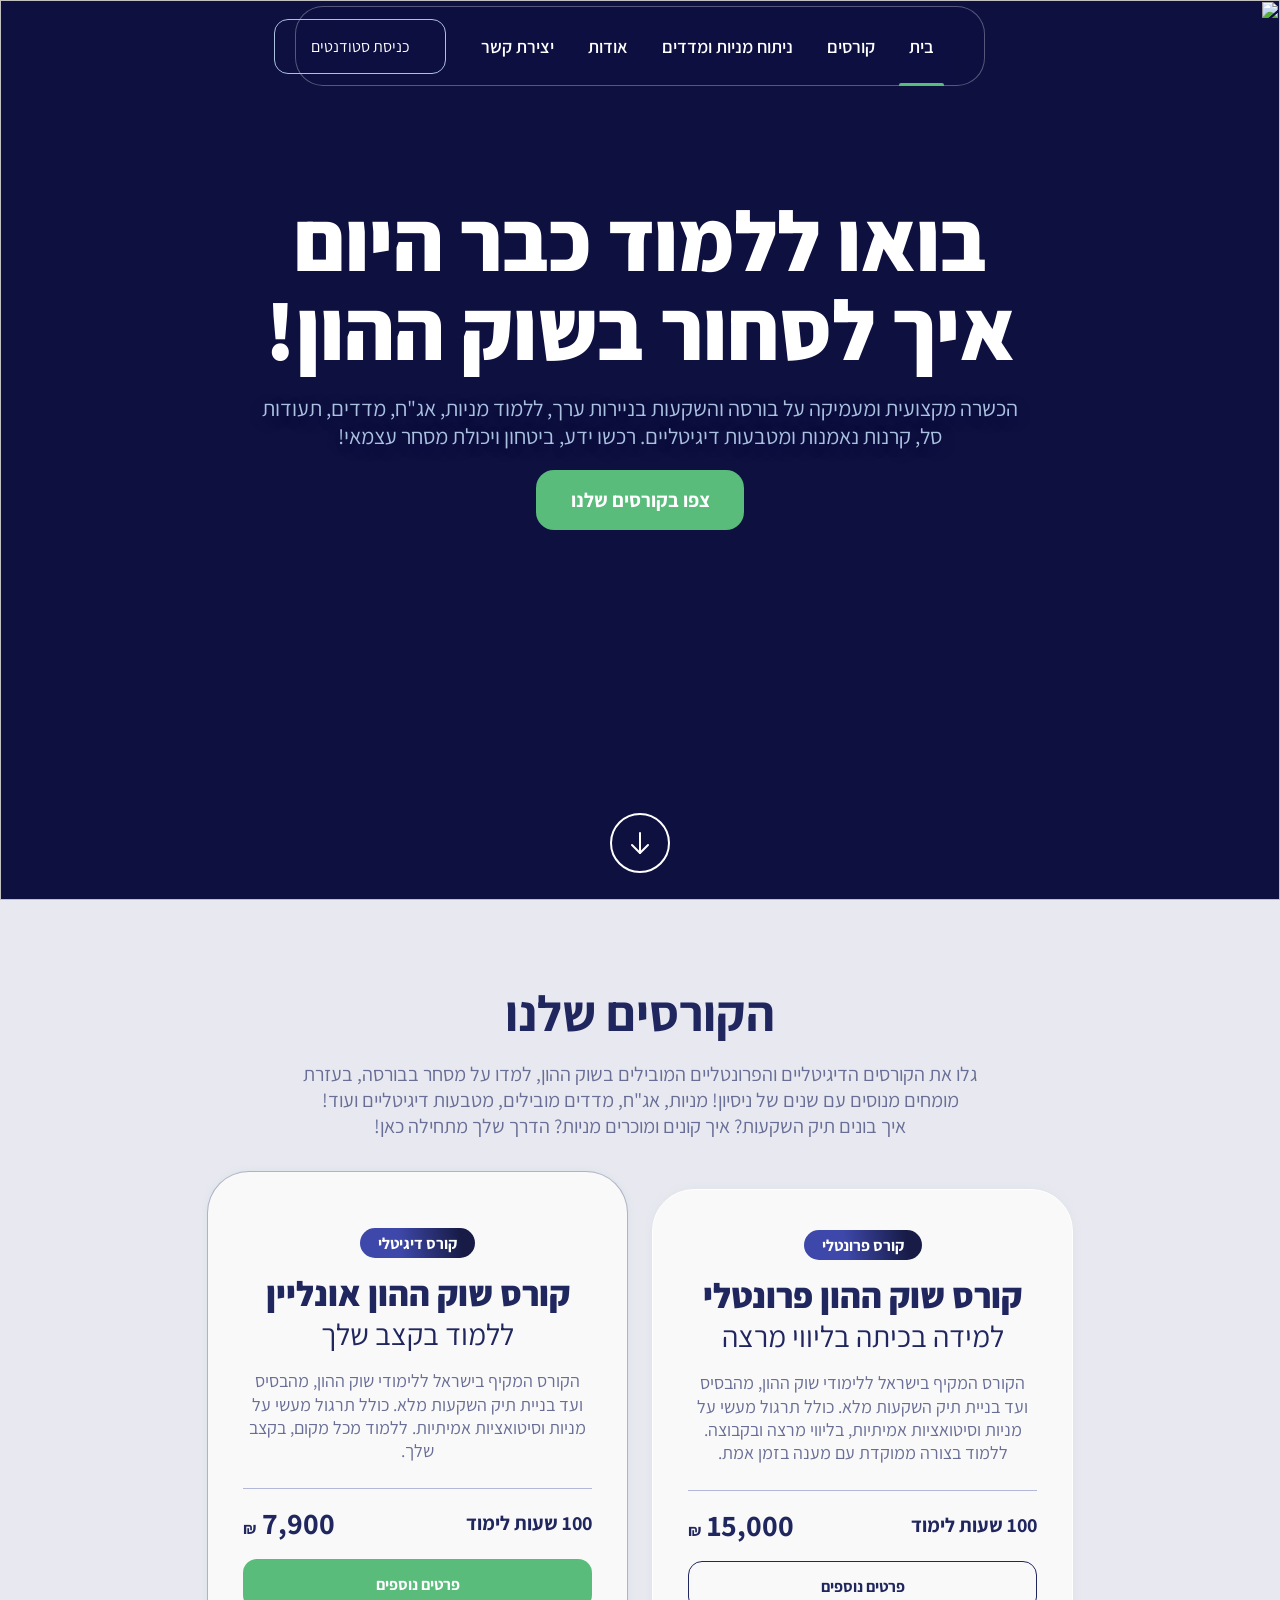
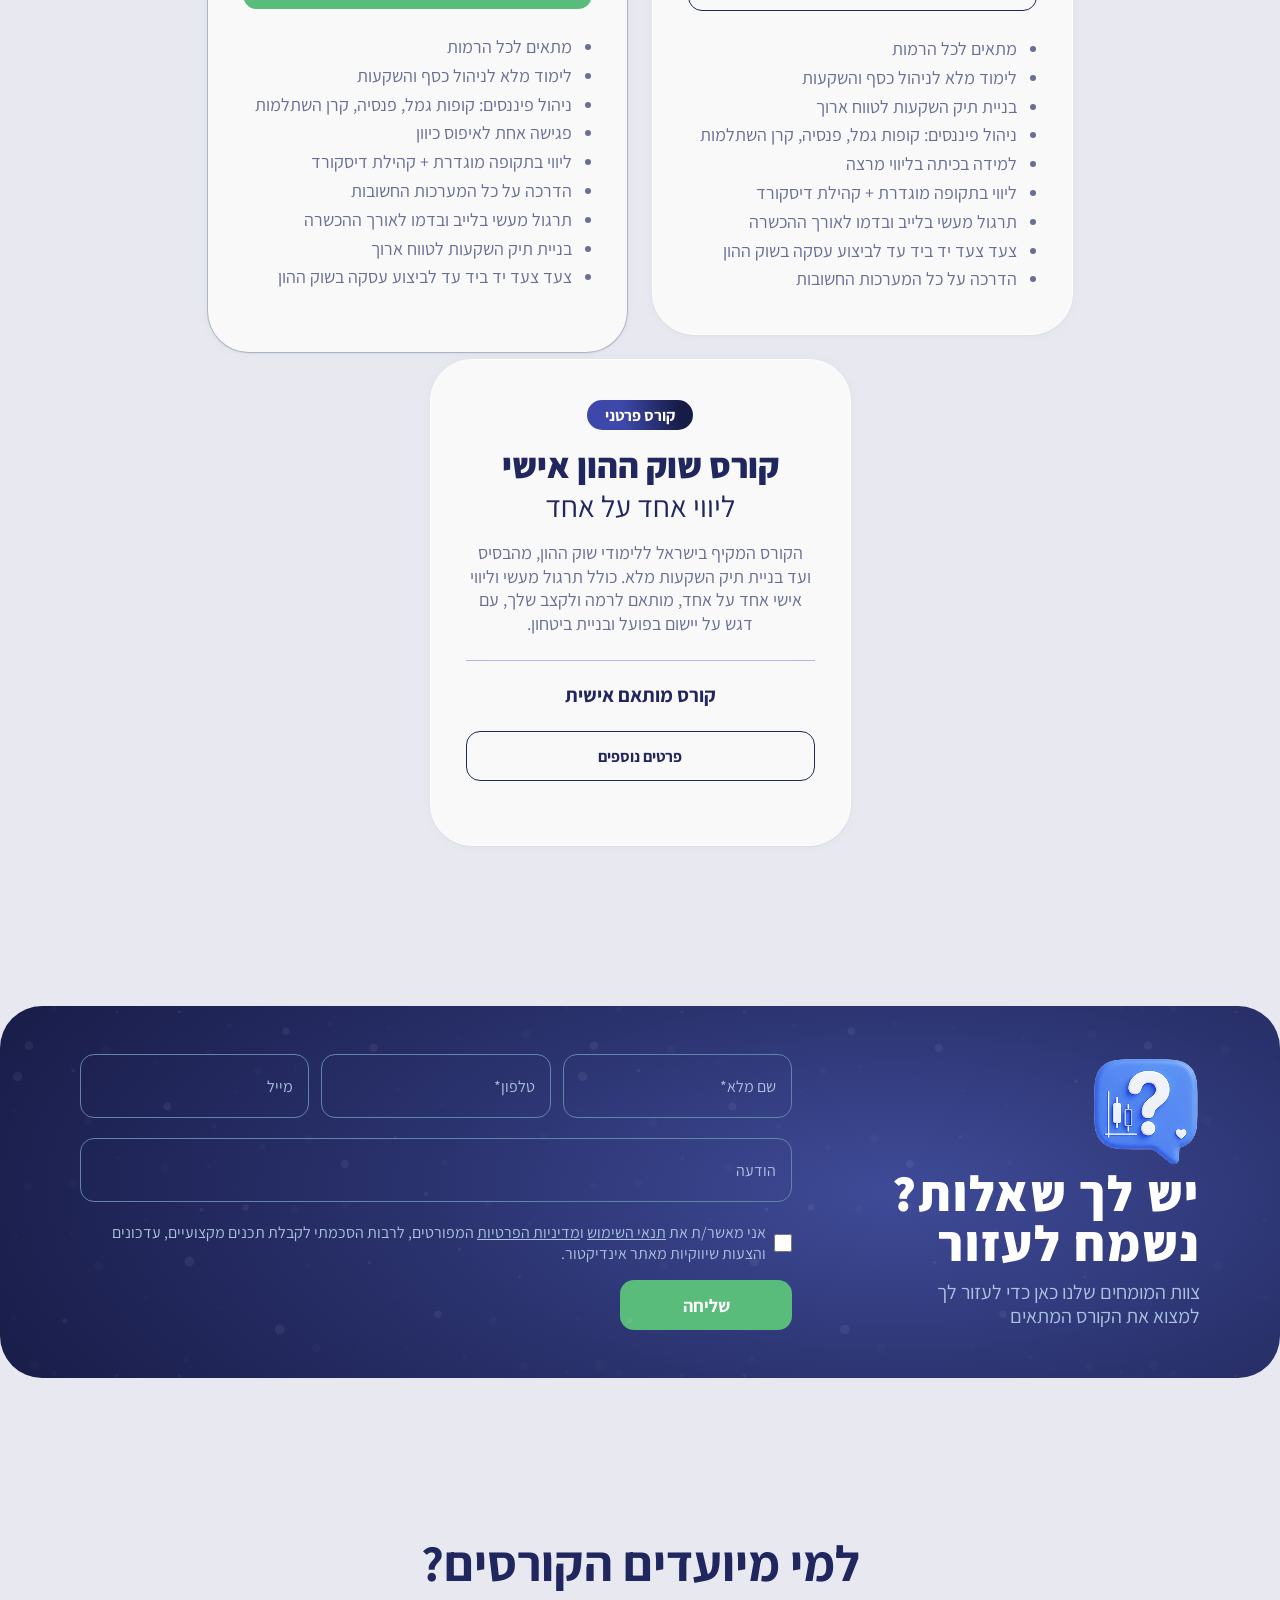
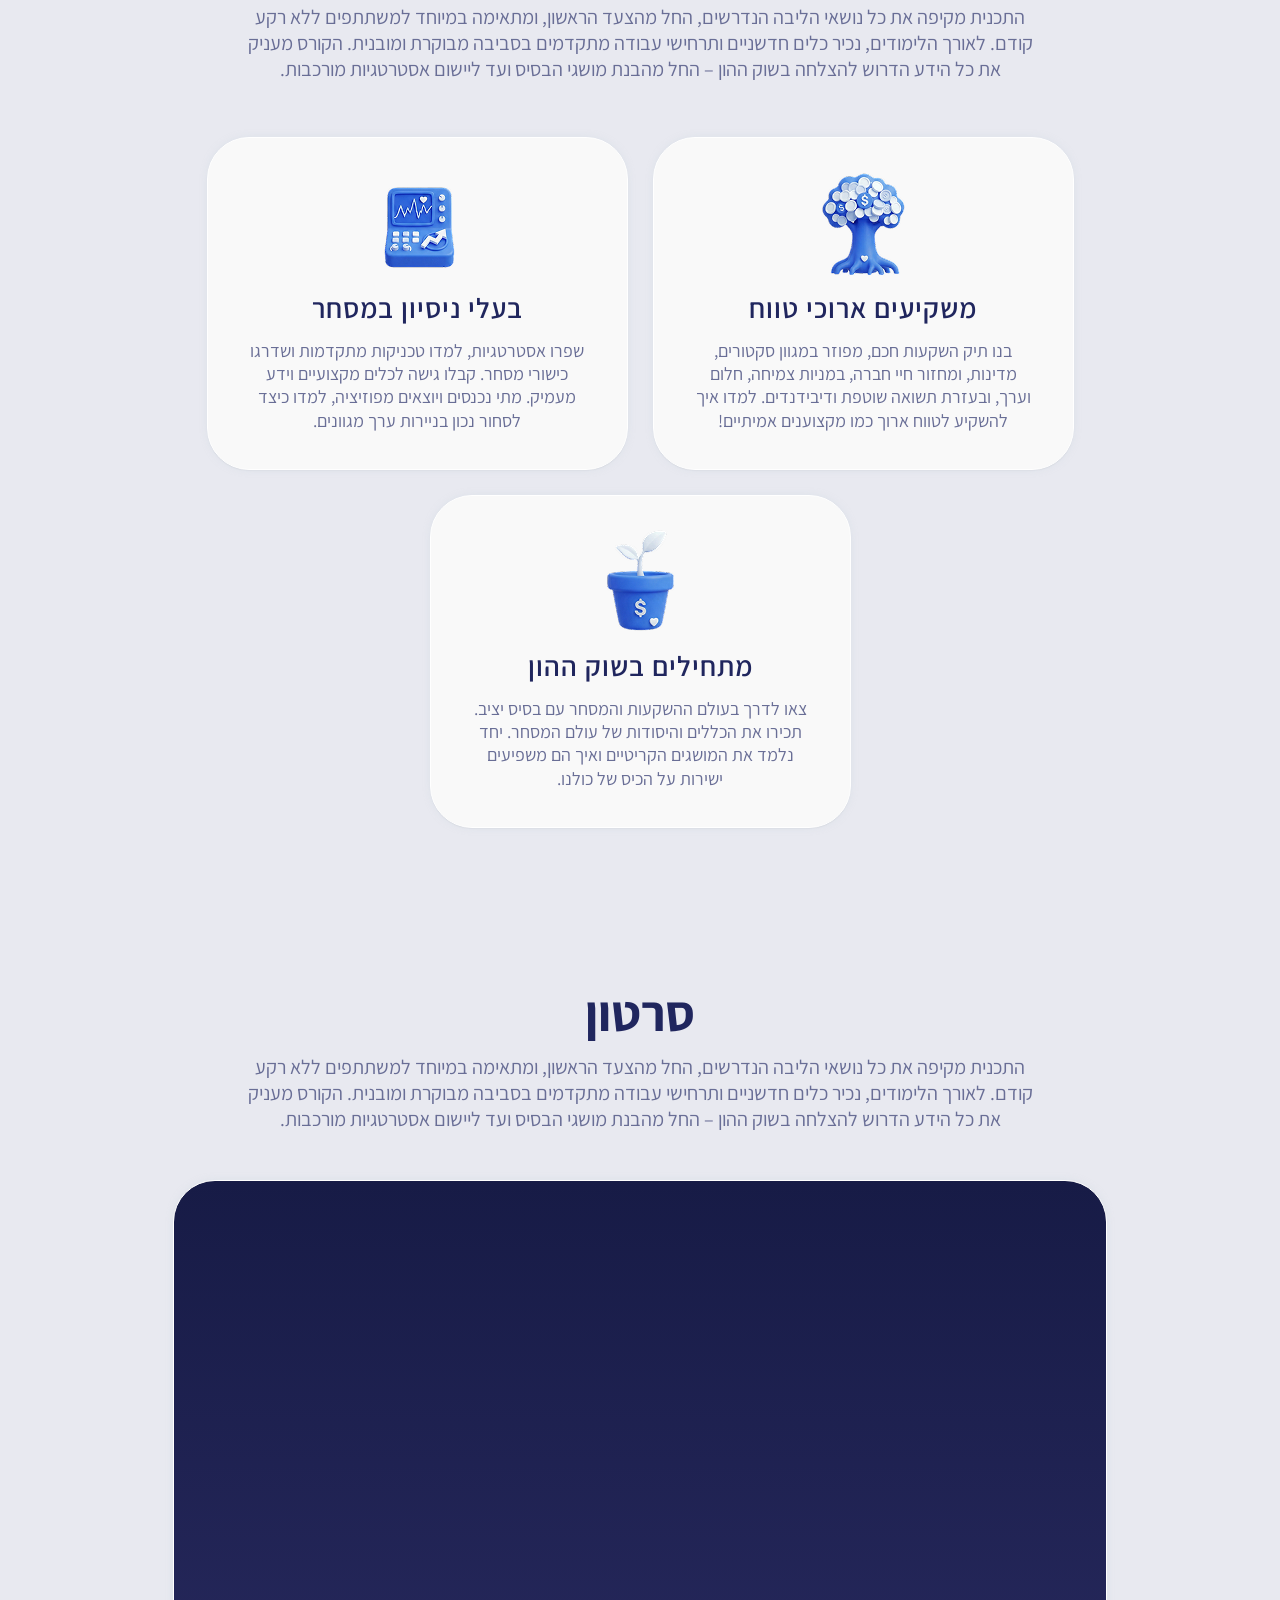
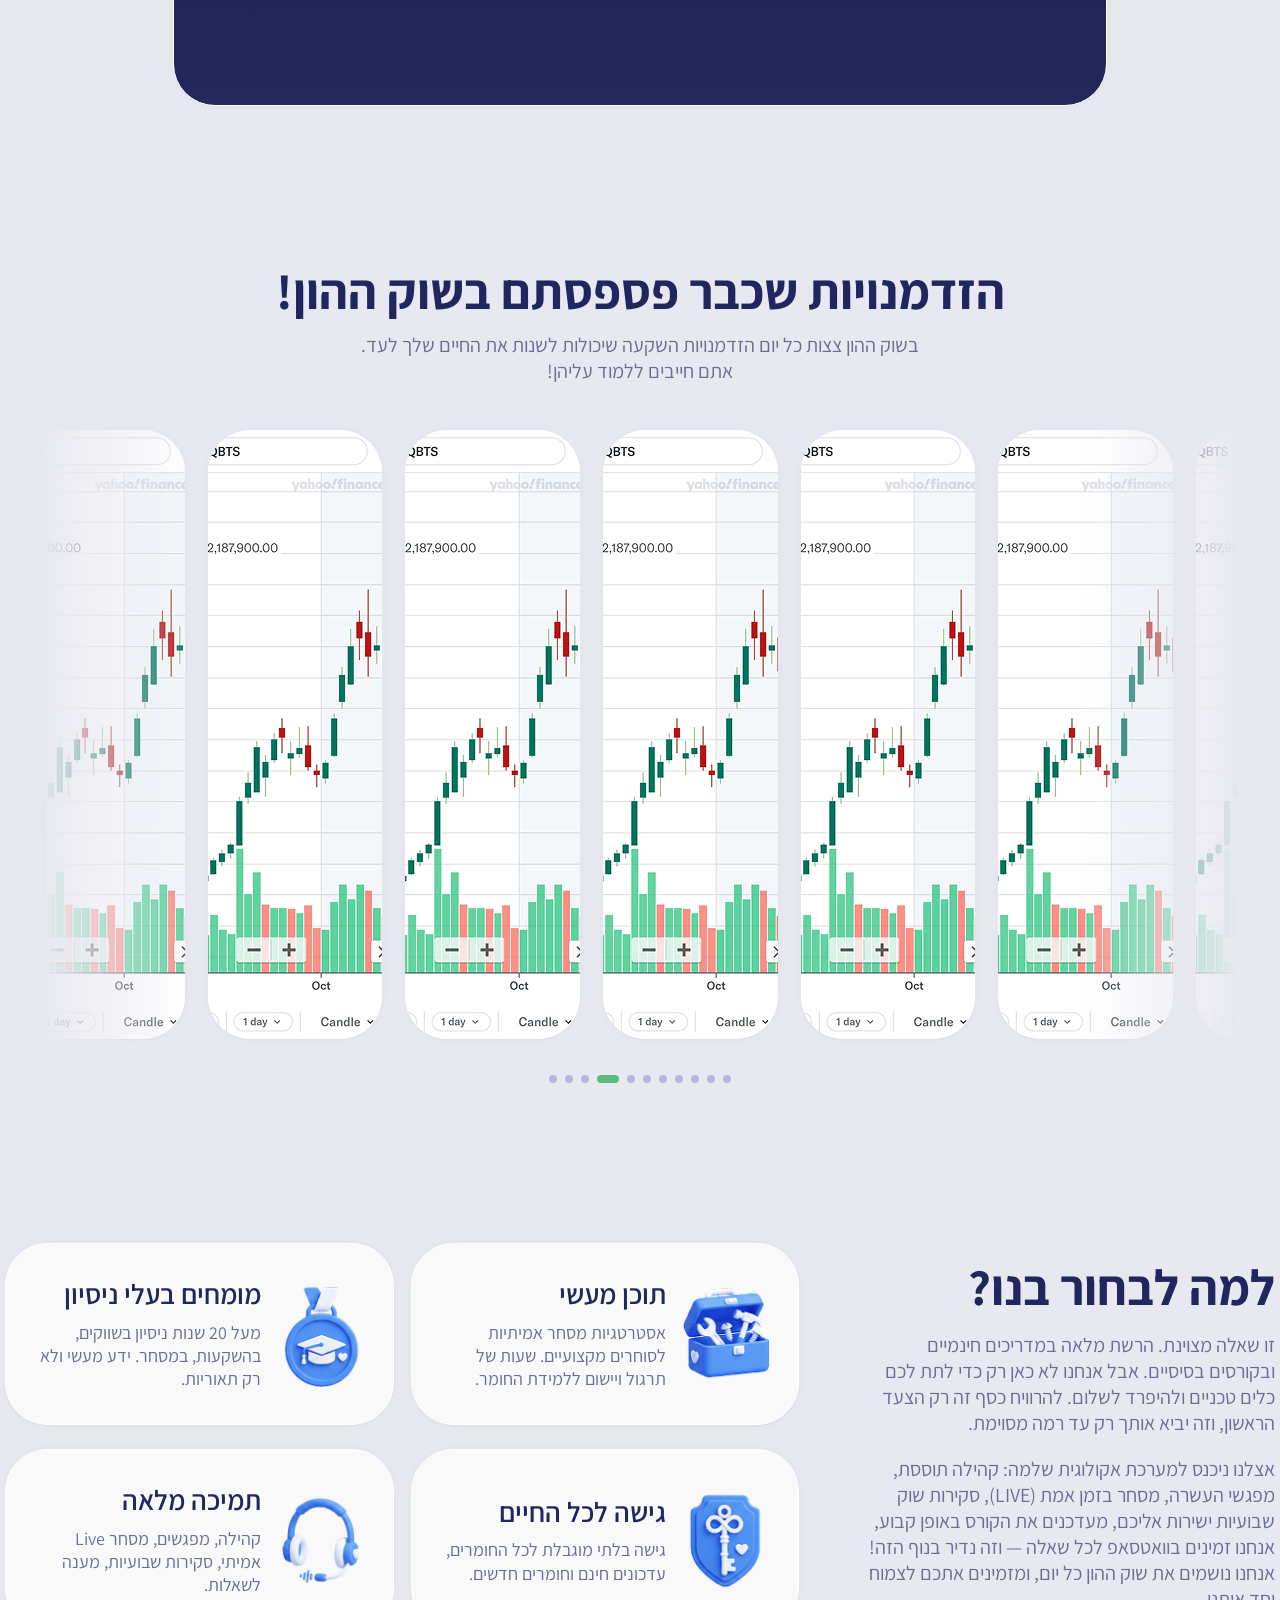
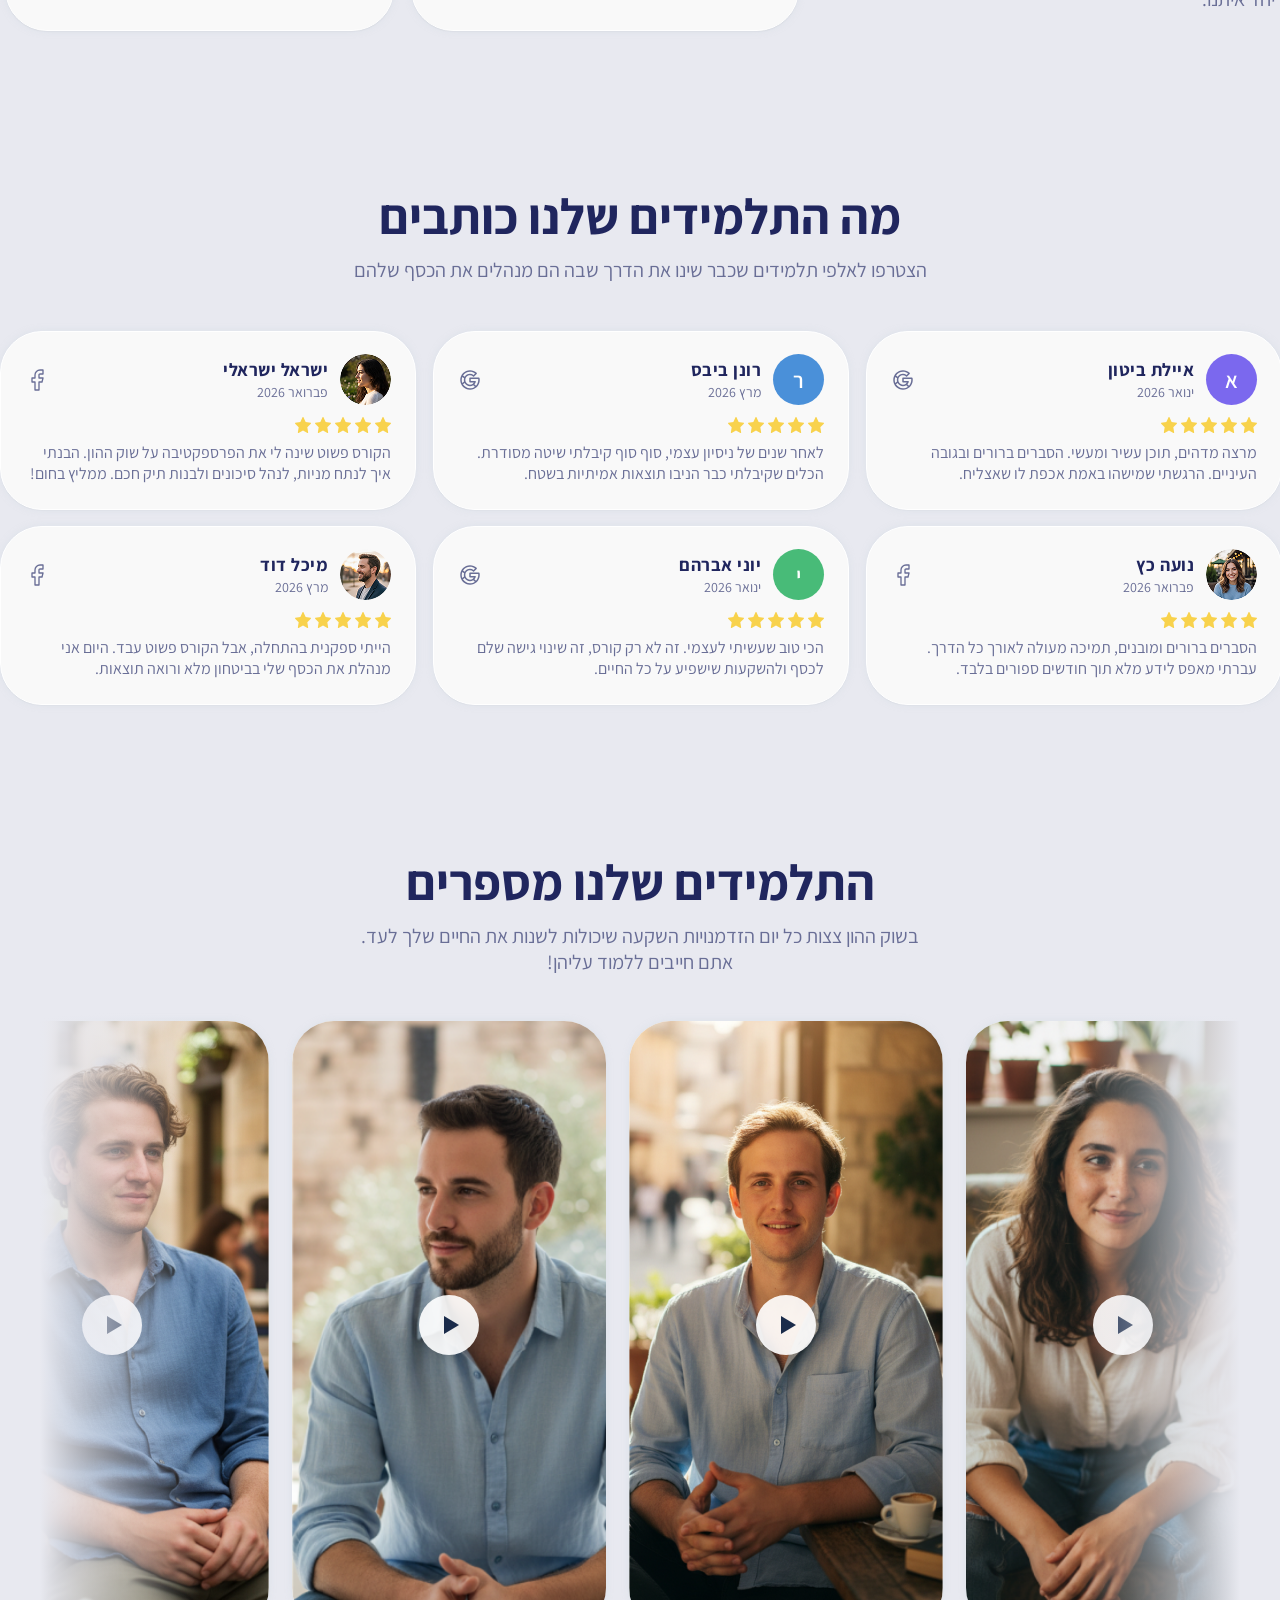
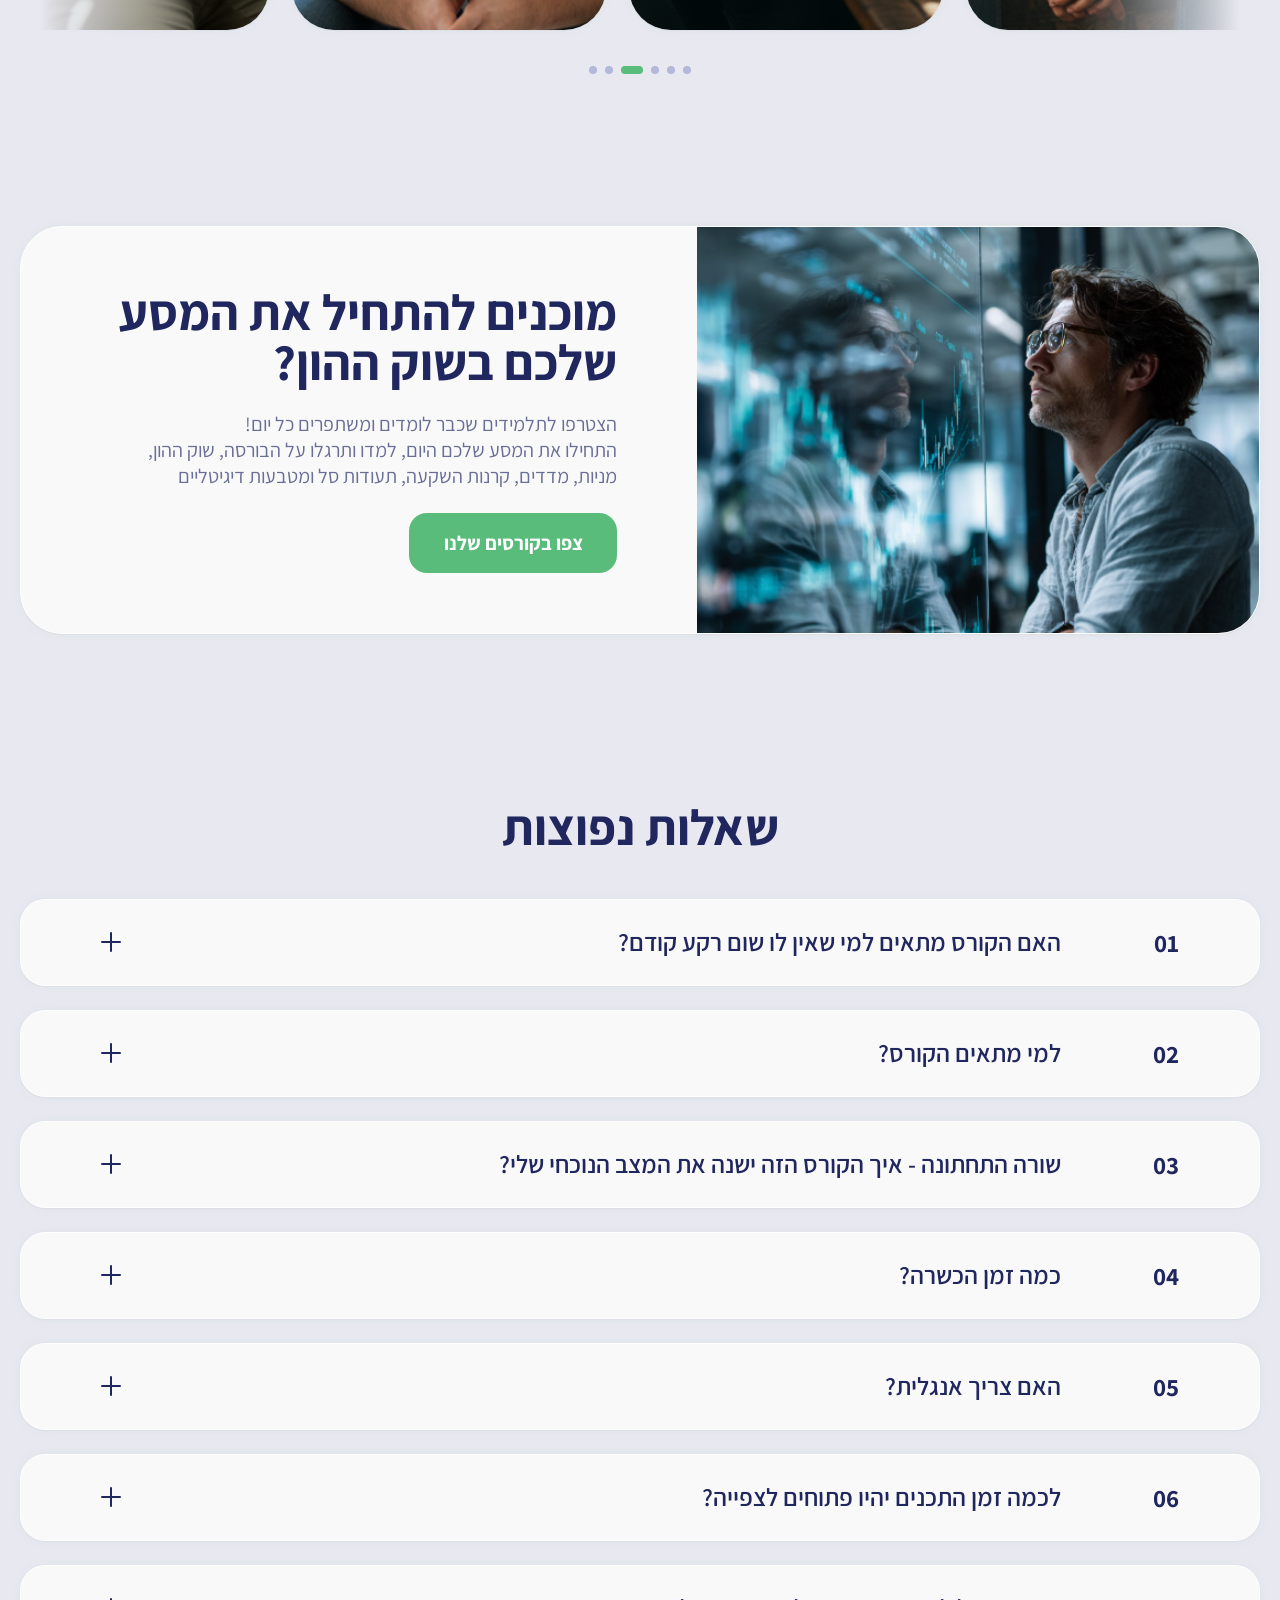
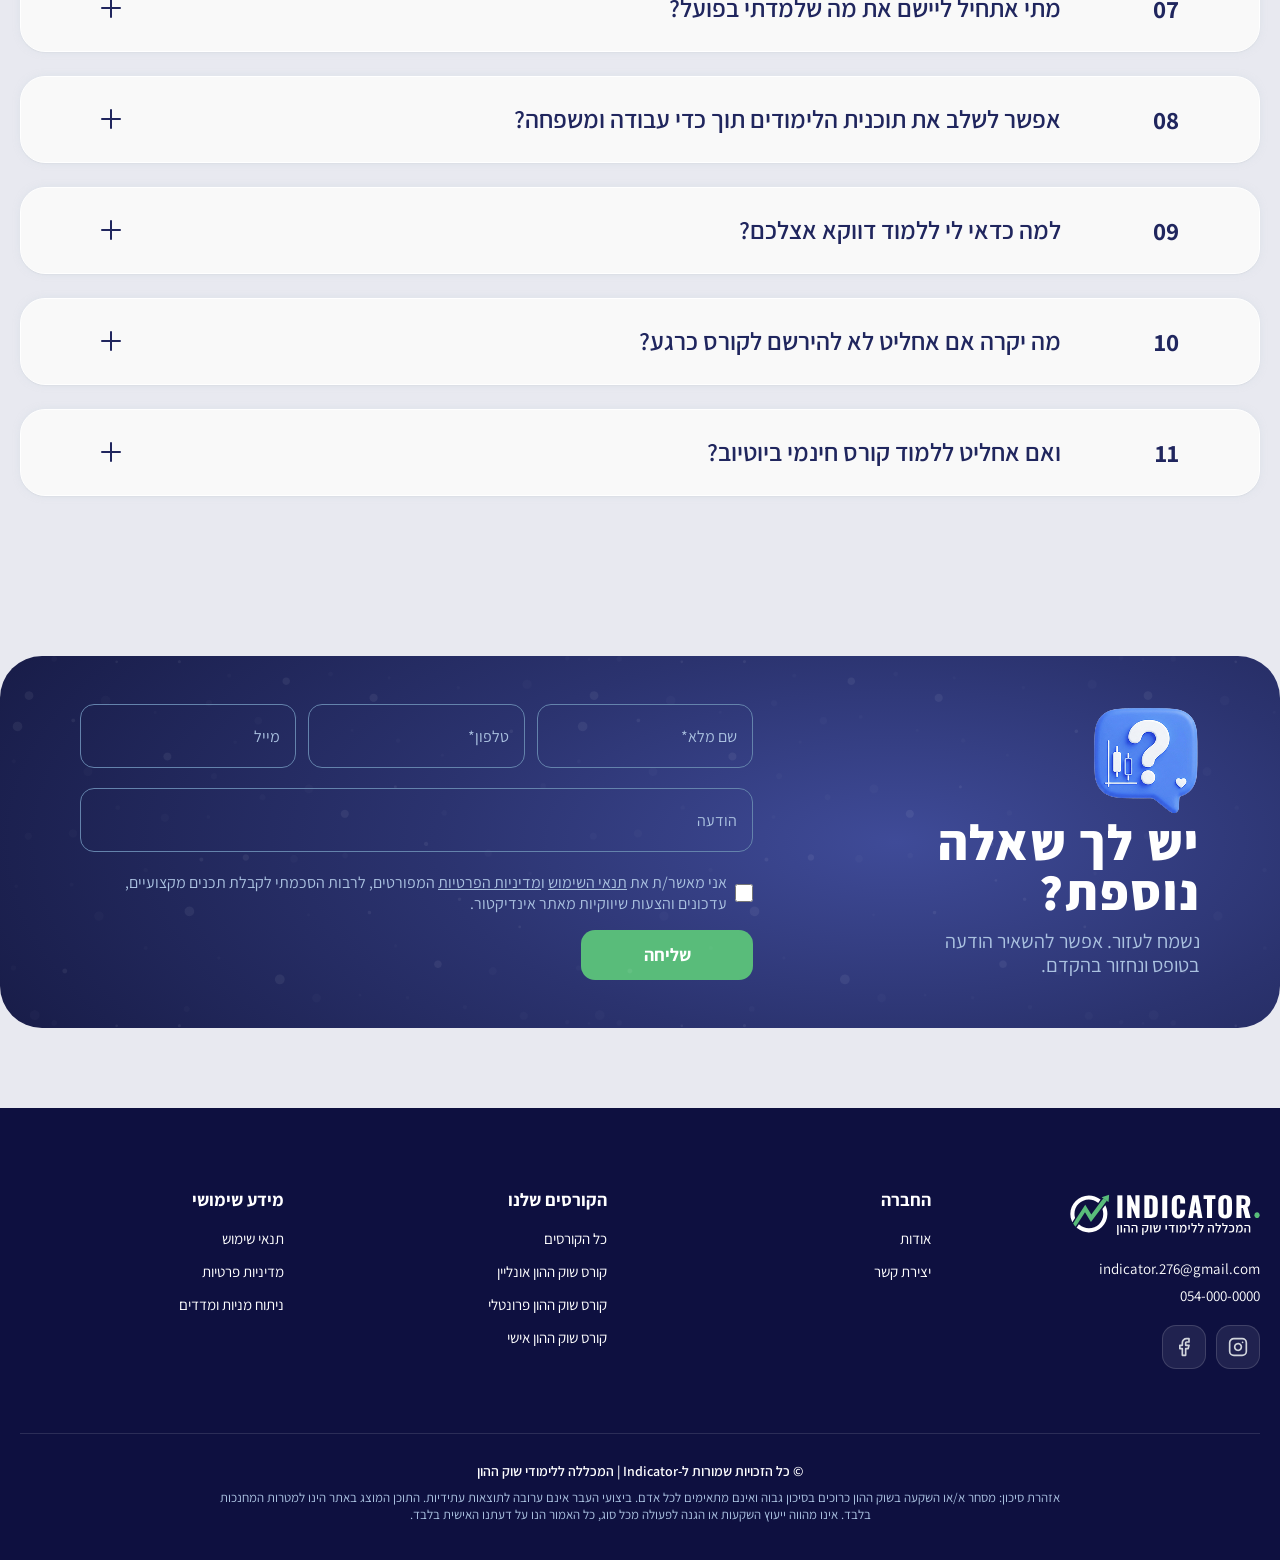
==== commit bdb9a597: "updates 30.4" ====
--- a/index.html
+++ b/index.html
@@ -59,7 +59,7 @@
           <span class="card-hours">100 שעות לימוד</span>
           <span class="card-price">15,000 <span class="price-currency">₪</span></span>
         </div>
-        <a href="#" class="card-btn card-btn--outline">פרטים נוספים</a>
+        <a href="course-frontal.html" class="card-btn card-btn--outline">פרטים נוספים</a>
         <ul class="card-features" dir="rtl">
           <li>מתאים לכל הרמות</li>
           <li>לימוד מלא לניהול כסף והשקעות</li>
@@ -86,7 +86,7 @@
           <span class="card-hours">100 שעות לימוד</span>
           <span class="card-price">7,900 <span class="price-currency">₪</span></span>
         </div>
-        <a href="#" class="card-btn card-btn--green">פרטים נוספים</a>
+        <a href="course-stock-market.html" class="card-btn card-btn--green">פרטים נוספים</a>
         <ul class="card-features" dir="rtl">
           <li>מתאים לכל הרמות</li>
           <li>לימוד מלא לניהול כסף והשקעות</li>
@@ -112,7 +112,7 @@
         <div class="card-divider">
           <span class="card-hours">קורס מותאם אישית</span>
         </div>
-        <a href="#" class="card-btn card-btn--outline">פרטים נוספים</a>
+        <a href="course-personal.html" class="card-btn card-btn--outline">פרטים נוספים</a>
       </article>
 
       <div class="carousel-spacer" aria-hidden="true"></div>
--- a/style.css
+++ b/style.css
@@ -25,7 +25,7 @@
   --color-text-muted:   #aac1e0;
   --color-border-light: rgba(255, 255, 255, 0.3);
   --color-nav-bg:       rgba(14, 16, 64, 0.8);
-  --color-section-bg:   #f5f6fa;
+  --color-section-bg:   #e8e9f0;
   --color-dark-blue:    #20265e;
   --color-mid-blue:     #696e96;
   --color-border-blue:  #b4b8d8;
@@ -497,7 +497,7 @@
 
 /* Mobile unified styling — matches menu / form / other sections */
 @media (max-width: 480px) {
-  .video-section   { padding-inline: 16px; } /* unified 16px side inset */
+  .video-section   { padding-inline: 12px; padding-block: 25px; } /* unified 16px side inset */
   .video-wrapper   { border-radius: 24px; }  /* unified mobile radius   */
   .video-container { padding-inline: 0; max-width: 100%; }
 }
@@ -605,8 +605,9 @@
   .site-header { padding-inline: 12px; }
   .nav-inner { padding-inline: 15px; }
   .nav-logo img { width: 160px; height: auto; }
-  .hero { padding-top: 140px; }
-  .hero-title { font-size: 38px; line-height: 1.1; }
+  .hero { padding-top: 130px; height: 80svh; }
+  .hero-bg { object-fit: cover; }
+  .hero-title { font-size: 35px; line-height: 1.0; }
   .hero-desc { font-size: 16px; }
   .btn-primary { width: 180px; height: 52px; font-size: 17px; }
   .scroll-indicator { bottom: 20px; }
@@ -630,7 +631,7 @@
 
   /* Contact section + card */
   .contact-section {
-    padding-inline: 16px;   /* was 10px — unified side inset */
+    padding-inline: 12px; padding-block: 20px;  /* was 10px — unified side inset */
   }
 
   .contact-card {
@@ -716,10 +717,10 @@
 
   /* Audience section — unified inset */
   .audience-section {
-    padding-inline: 16px;   /* unified side inset */
+    padding-inline: 12px;   /* unified side inset */
   }
   .audience-grid {
-    padding-inline: 0;      /* section padding handles the inset */
+    padding-inline: 0; gap: 15px;     /* section padding handles the inset */
   }
   .audience-card {
     flex: 0 1 100%;
@@ -915,7 +916,7 @@
 
 @media (max-width: 480px) {
   /* Unified mobile inset — section overflow:hidden handles clipping */
-  .opps-section { padding-inline: 0; }
+  .opps-section { padding-inline: 0; padding-block: 35px; }
 }
 
 /* ============================================================
@@ -1185,6 +1186,7 @@
   }
   .faq-title {
     font-size: 30px;
+    margin-block-end: 25px;
   }
   .faq-q {
     font-size: 17px;
@@ -1206,7 +1208,8 @@
 
 @media (max-width: 480px) {
   .faq-section {
-    padding-inline: 16px;
+    padding-inline: 12px;
+    padding-block: 25px;
   }
   .faq-row {
     padding: 15px 15px;
@@ -1249,6 +1252,7 @@
 
   .why-cards {
     grid-template-columns: 1fr;
+    gap: 15px 17px;
   }
 
   .why-card {
@@ -1264,8 +1268,8 @@
 
 /* ── Unified mobile inset ─────────────────────────────────── */
 @media (max-width: 480px) {
-  .why-section { padding-inline: 16px; }
-  .why-inner   { padding-inline: 0; }
+  .why-section { padding-inline: 12px; padding-block: 10px; }
+  .why-inner   { padding-inline: 0; gap: 25px; }
 }
 
 /* ============================================================
@@ -1882,7 +1886,7 @@
 }
 
 @media (max-width: 480px) {
-  .cta-banner-section { padding-inline: 16px; } /* unified side inset */
+  .cta-banner-section { padding-inline: 12px; } /* unified side inset */
 }
 
 /* ============================================================
@@ -2480,7 +2484,7 @@
 
 /* Small mobile: unified 16px inset */
 @media (max-width: 480px) {
-  .cp-section       { padding-inline: 16px; }
+  .cp-section       { padding-inline: 12px; }
   .breadcrumb-bar   { padding-inline: 16px; }
   .breadcrumb-link, .breadcrumb-current { font-size: 12px; }
   .breadcrumb-sep { font-size: 14px; }
@@ -2565,7 +2569,7 @@
 
 /* ── Small mobile ───────────────────────────────────────────── */
 @media (max-width: 480px) {
-  .cr-section { padding-inline: 16px; }
+  .cr-section { padding-inline: 12px; }
 }
 /* ============================================================
    ABOUT PAGE  (about.html)
@@ -2779,11 +2783,12 @@
   .ab-split-img {
     flex: none;
     width: 100%;
-    padding-block-end: 50px;
+    padding-block-end: 20px;
   }
 
   .ab-split-content {
   text-align: center;
+  padding-inline: 8px;
 }
 
 
@@ -2816,6 +2821,7 @@
   }
   .ab-text {
     font-size: 16px;
+    padding-inline: 8px;
 }
 .ab-badge {
     margin-block-end: 15px;
@@ -2825,12 +2831,12 @@
 /* ── Small mobile ───────────────────────────────────────────── */
 @media (max-width: 480px) {
   .ab-split {
-    padding-inline: 16px;
+    padding-inline: 12px;
     padding-block: 20px;
   }
 
   .ab-cta-wrap {
-    padding-inline: 16px;
+    padding-inline: 12px;
   }
 
   .ab-cta {
@@ -3236,7 +3242,7 @@
   }
 
   .an-hero-title { font-size: 36px; }
-  .an-hero       { padding-block: 36px 15px; }
+  .an-hero       { padding-block: 15px 15px; }
   .an-body       { padding-block: 24px 60px; }
 
   .an-card-body--text-cols {
@@ -4095,7 +4101,7 @@
 .nav-user-mobile {
   display: flex;
   flex-direction: column;
-  gap: 2px;
+  gap: 10px;
   padding: 14px 20px;
   background: rgba(255, 255, 255, 0.08);
   border-radius: 14px;
@@ -4103,19 +4109,22 @@
   text-decoration: none;
 }
 .nav-user-mobile-name {
-  font-size: 17px;
+  font-size: 18px;
   font-weight: 700;
   color: #fff;
 }
 .nav-user-mobile-links {
   display: flex;
-  gap: 16px;
+  flex-direction: column;
+  gap: 15px;
+  margin-top: 6px;
 }
 .nav-user-mobile-links a {
-  font-size: 14px;
+  font-size: 16px;
   color: rgba(255, 255, 255, 0.7);
-  text-decoration: underline;
-  text-underline-offset: 2px;
+  text-decoration: none;
+  padding: 0;
+  display: block;
 }
 .nav-user-mobile-links a:hover { color: #fff; }
 
@@ -4178,15 +4187,34 @@
 .cv-progress {
   width: 100%;
   max-width: 380px;
+  direction: rtl;
+}
+
+.cv-progress-header {
+  display: flex;
+  justify-content: space-between;
+  align-items: center;
+  margin-bottom: 10px;
+}
+
+.cv-progress-title {
+  font-size: 16px;
+  font-weight: 600;
+  color: rgba(255,255,255,0.9);
+}
+
+.cv-progress-count {
+  font-size: 16px;
+  font-weight: 800;
+  color: rgba(255,255,255,0.9);
 }
 
 .cv-progress-track {
   position: relative;
-  height: 36px;
-  background: rgba(255, 255, 255, 0.1);
-  border-radius: var(--radius-xl);
-  border: 1.5px solid rgba(255, 255, 255, 0.2);
-  overflow: hidden;
+  height: 7px;
+  background: rgba(255,255,255,0.18);
+  border-radius: 100px;
+  overflow: visible;
 }
 
 .cv-progress-fill {
@@ -4195,25 +4223,7 @@
   top: 0;
   height: 100%;
   background: #59bc7a;
-  border-radius: var(--radius-lg);
-}
-
-.cv-progress-label {
-  position: absolute;
-  inset: 0;
-  display: flex;
-  align-items: center;
-  justify-content: center;
-  gap: 3px;
-  font-size: 16px;
-  font-weight: 700;
-  color: #fff;
-  z-index: 1;
-}
-
-.cv-progress-num {
-  font-size: 26px;
-  font-weight: 700;
+  border-radius: 100px;
 }
 
 /* Course title + desc */
@@ -4456,15 +4466,17 @@
   .cv-info             { width: 100%; }
   .cv-progress         { max-width: 80%; margin-inline: auto; }
   .cv-divider          { display: none; }
-  .cv-features         { width: 100%; }
+  .cv-features         { display: none; }
   .cv-feature          { min-width: 0; width: 100%; padding: 0px; }
   .cv-feature-title    { font-size: 18px; }
   .cv-feature-sub      { font-size: 16px; }
   .cv-desc             { font-size: 16px; text-align: center; }
-  .cv-btn              { width: 100%; text-align: center; }
+  .cv-btn              { display: block; width: 90%; margin-inline: auto; text-align: center; }
   .cv-section-inner    { padding-inline: 20px; }
-  .cv-more-inner       { padding-inline: 16px; }
+  .cv-more-inner       { padding-inline: 12px; }
   .cv-more             { padding-block: 20px; }
+  .cv-more-header      { margin-bottom: 20px; }
+  .cv-more-cta         { margin-top: 20px; }
   .btn-secondary       { width: 50%; }
   .cv-questions-card   { padding: 40px 28px 44px; }
   .cv-contact-row      { flex-direction: column; align-items: flex-start; gap: 20px; }
@@ -4494,31 +4506,38 @@
 
 @media (max-width: 520px) {
   .cv-section          { padding-block: 20px 20px; }
-  .cv-questions        { padding-inline: 16px; }
+  .cv-questions        { padding-inline: 12px; padding: 20px 12px 60px; }
   .cv-questions-card   { border-radius: 24px; }
-  .cv-section-inner    { padding-inline: 16px; }
+  .cv-section-inner    { padding-inline: 12px; }
 }
 
 /* ============================================================
    COURSE LESSON PAGE  (cl-)
    ============================================================ */
 
+.site-header--course {
+  background: var(--color-navy);
+}
+
 .cl-main {
-  padding-block-start: var(--nav-total-height);
+  padding-block-start: calc(var(--nav-total-height) + 65px);
   min-height: 100vh;
 }
 
 /* ── Hero ────────────────────────────────────────────────────── */
 .cl-hero {
   background: var(--color-navy);
-  padding-block: 28px 32px;
+  padding-block: 8px 16px;
   direction: rtl;
+  position: fixed;
+  top: var(--nav-total-height);
+  inset-inline: 0;
+  z-index: 50;
 }
 
 .cl-hero-inner {
-  max-width: 1408px;
+  max-width: 1280px;
   margin-inline: auto;
-  padding-inline: 40px;
 }
 
 .cl-hero-row {
@@ -4543,15 +4562,34 @@
 .cl-progress-wrap {
   flex-shrink: 0;
   width: clamp(220px, 32vw, 420px);
-}
-
-.cl-progress-bar {
+  direction: rtl;
+}
+
+.cl-progress-header {
+  display: flex;
+  justify-content: space-between;
+  align-items: center;
+  margin-bottom: 10px;
+}
+
+.cl-progress-title {
+  font-size: 14px;
+  font-weight: 600;
+  color: rgba(255,255,255,0.9);
+}
+
+.cl-progress-count {
+  font-size: 14px;
+  font-weight: 800;
+  color: rgba(255,255,255,0.9);
+}
+
+.cl-progress-track {
   position: relative;
-  height: 44px;
-  background: rgba(255,255,255,0.1);
-  border-radius: var(--radius-lg);
-  overflow: hidden;
-  border: 1.5px solid rgba(255,255,255,0.2);
+  height: 7px;
+  background: rgba(255,255,255,0.18);
+  border-radius: 100px;
+  overflow: visible;
 }
 
 .cl-progress-fill {
@@ -4560,36 +4598,18 @@
   right: 0;
   height: 100%;
   background: #59BC7A;
-  border-radius: var(--radius-lg);
-}
-
-.cl-progress-label {
-  position: absolute;
-  inset: 0;
-  display: flex;
-  align-items: center;
-  justify-content: center;
-  font-size: 16px;
-  font-weight: 700;
-  color: var(--color-dark-blue);
-  direction: rtl;
-  z-index: 1;
-  mix-blend-mode: normal;
+  border-radius: 100px;
 }
 
 /* ── Two-column content ──────────────────────────────────────── */
 .cl-content-wrap {
   background: var(--color-section-bg);
-  padding-block: 40px 72px;
   direction: rtl;
 }
 
 .cl-content-inner {
-  max-width: 1408px;
   margin-inline: auto;
-  padding-inline: 40px;
-  display: flex;
-  gap: 28px;
+  display: flex;
   align-items: flex-start;
 }
 
@@ -4597,10 +4617,16 @@
 .cl-video-area {
   flex: 1;
   min-width: 0;
-}
-
-/* Lesson nav: prev | title | next — at top of video area */
+  padding: 45px 150px 45px 310px;
+  display: grid;
+  grid-template-columns: 1fr;
+  align-content: start;
+}
+
+/* Lesson nav: prev | next — shares grid row with title */
 .cl-lesson-nav {
+  grid-row: 1;
+  grid-column: 1;
   display: flex;
   align-items: center;
   justify-content: space-between;
@@ -4610,13 +4636,19 @@
 }
 
 .cl-video-title {
-  flex: 1;
-  font-size: clamp(18px, 2vw, 28px);
+  grid-row: 1;
+  grid-column: 1;
+  align-self: center;
+  justify-self: center;
+  pointer-events: none;
+  z-index: 1;
+  font-size: clamp(22px, 2vw, 28px);
   font-weight: 800;
   color: var(--color-dark-blue);
   margin: 0;
   text-align: center;
   line-height: 1.25;
+  padding-bottom: 20px;
 }
 
 .cl-nav-btn {
@@ -4624,38 +4656,26 @@
   align-items: center;
   gap: 6px;
   padding: 10px 18px;
-  border-radius: var(--radius-sm);
-  border: 1.5px solid var(--color-border-blue);
-  background: #fff;
+  border-radius: 10px;
+  border: 1px solid var(--color-dark-blue);
+  background: var(--color-section-bg);
   font-family: var(--font);
-  font-size: 14px;
-  font-weight: 600;
+  font-size: 16px;
+  font-weight: 400;
   color: var(--color-dark-blue);
   cursor: pointer;
   white-space: nowrap;
   flex-shrink: 0;
-  transition: background 0.15s, border-color 0.15s;
+  transition: background 0.15s;
 }
 
 .cl-nav-btn:hover:not(:disabled) {
-  background: #eef1fd;
-  border-color: var(--color-mid-blue);
+  background: #fff;
 }
 
 .cl-nav-btn:disabled {
-  opacity: 0.4;
+  opacity: 0.35;
   cursor: not-allowed;
-}
-
-.cl-nav-btn--next {
-  background: var(--color-dark-blue);
-  color: #fff;
-  border-color: var(--color-dark-blue);
-}
-
-.cl-nav-btn--next:hover:not(:disabled) {
-  background: #2d3478;
-  border-color: #2d3478;
 }
 
 .cl-video-player {
@@ -4673,6 +4693,29 @@
 
 .cl-video-player:hover { box-shadow: 0 12px 52px rgba(32,38,94,0.26); }
 
+.cl-video-iframe {
+  width: 100%;
+  height: 100%;
+  border: none;
+  display: block;
+}
+
+.cl-video-placeholder {
+  display: flex;
+  flex-direction: column;
+  align-items: center;
+  justify-content: center;
+  gap: 16px;
+  width: 100%;
+  height: 100%;
+}
+
+.cl-no-video-text {
+  color: rgba(255,255,255,0.5);
+  font-size: 15px;
+  margin: 0;
+}
+
 .cl-play-circle {
   width: 80px;
   height: 80px;
@@ -4695,12 +4738,14 @@
   width: 390px;
   flex-shrink: 0;
   position: sticky;
-  top: calc(var(--nav-total-height) + 20px);
-  max-height: calc(100vh - var(--nav-total-height) - 48px);
+  top: calc(var(--nav-total-height) + 65px);
+  height: calc(100vh - var(--nav-total-height) - 65px);
   overflow-y: auto;
   display: flex;
   flex-direction: column;
-  gap: 10px;
+  gap: 30px;
+  background: #f9f9f9;
+  padding: 20px 16px;
 }
 
 .cl-sidebar::-webkit-scrollbar        { width: 4px; }
@@ -4708,60 +4753,67 @@
 .cl-sidebar::-webkit-scrollbar-thumb  { background: var(--color-border-blue); border-radius: 2px; }
 
 /* Chapter card */
-.cl-chapter {
-  background: #fff;
-  border-radius: var(--radius-lg);
-  overflow: hidden;
-  box-shadow: 0 2px 12px rgba(32,38,94,0.06);
+
+.cl-chapter:not(.cl-chapter--open) {
+  background: #f9f9f9;
 }
 
 .cl-chapter-btn {
   width: 100%;
   display: flex;
   align-items: center;
-  gap: 12px;
-  padding: 16px 18px;
+  gap: 6px;
+  padding: 0 0 20px 0;
   background: none;
   border: none;
   cursor: pointer;
   text-align: right;
   direction: rtl;
   font-family: var(--font);
-  transition: background 0.15s;
-}
-
-.cl-chapter-btn:hover { background: rgba(32,38,94,0.025); }
-
-/* Chapter checkmark circle */
+}
+
+.cl-chapter-btn:hover { background: none; }
+
+/* Chapter checkmark circle — hidden until all lessons done */
 .cl-chapter-check {
-  width: 28px;
-  height: 28px;
+  width: 34px;
+  height: 34px;
   border-radius: 50%;
   background: #59BC7A;
   flex-shrink: 0;
-  display: flex;
+  display: none;
   align-items: center;
   justify-content: center;
-}
-
-.cl-chapter-check--empty {
-  background: transparent;
-  border: 2px solid var(--color-border-blue);
+  box-sizing: border-box;
+}
+
+.cl-chapter-check--complete {
+  display: flex;
+}
+
+/* Progress counter e.g. "1/18" */
+.cl-chapter-progress {
+  font-size: 14px;
+  font-weight: 600;
+  color: var(--color-mid-blue);
+  flex-shrink: 0;
+  white-space: nowrap;
 }
 
 .cl-chapter-title {
   flex: 1;
   display: flex;
   align-items: baseline;
-  gap: 8px;
-  font-size: 15px;
-  font-weight: 700;
+  gap: 6px;
+  font-size: 18px;
+  font-weight: 800;
   color: var(--color-dark-blue);
   text-align: right;
+  letter-spacing: 1px;
 }
 
 .cl-chapter-num {
-  font-size: 20px;
+  font-size: 30px;
   font-weight: 800;
   color: var(--color-dark-blue);
   line-height: 1;
@@ -4781,69 +4833,72 @@
   list-style: none;
   padding: 0;
   margin: 0;
-  border-top: 1px solid #eceef8;
   display: none;
-}
-
-.cl-chapter--open .cl-lessons { display: block; }
+  flex-direction: column;
+  gap: 14px;
+}
+
+.cl-chapter--open .cl-lessons { display: flex; }
 
 .cl-lesson {
   display: flex;
   align-items: center;
-  gap: 12px;
-  padding: 10px 18px;
+  gap: 6px;
+  padding: 7px 20px;
   cursor: pointer;
-  transition: background 0.12s;
   direction: rtl;
-  border-bottom: 1px solid #f2f3fc;
-}
-
-.cl-lesson:last-child  { border-bottom: none; }
-.cl-lesson:hover       { background: #f6f8fe; }
-.cl-lesson--active     { background: #eef9f3; }
+  border: 1px solid #e5e7eb;
+  border-radius: 8px;
+}
+
+.cl-lesson:hover       { border-color: #c5cbdf; }
+.cl-lesson--active     { border: 2px solid #c5cbdf; background-color: #f5f6f9; }
+#yt-player { width: 100%; height: 100%; display: block; }
+#yt-player iframe { width: 100%; height: 100%; border: none; display: block; }
 
 /* Lesson status icons */
 .cl-icon {
-  width: 36px;
-  height: 36px;
+  width: 35px;
+  height: 35px;
   border-radius: 50%;
   flex-shrink: 0;
   display: flex;
   align-items: center;
   justify-content: center;
+  order: 1;
+  box-sizing: border-box;
 }
 
 .cl-icon--done     { background: #59BC7A; }
-.cl-icon--progress { background: #59BC7A; }
-.cl-icon--todo     { background: transparent; border: 1.5px solid #d0d5e8; }
+.cl-icon--progress { background: transparent; border: 3px solid #59bc7a; }
+.cl-icon--todo     { background: transparent; border: 3px solid #c5cbdf; }
 
 /* Percentage text inside icon */
 .cl-pct {
-  font-size: 10px;
+  font-size: 11px;
   font-weight: 700;
   color: var(--color-dark-blue);
   line-height: 1;
   letter-spacing: -0.02em;
 }
 
-.cl-icon--progress .cl-pct { color: #fff; }
-
-.cl-lesson-meta  { flex: 1; min-width: 0; text-align: right; }
+.cl-icon--progress .cl-pct { color: #59bc7a; }
+
+.cl-lesson-meta  { flex: 1; min-width: 0; text-align: right; order: 0; }
 
 .cl-lesson-name {
   display: block;
-  font-size: 14px;
+  font-size: 16px;
   font-weight: 600;
   color: var(--color-dark-blue);
-  white-space: nowrap;
-  overflow: hidden;
-  text-overflow: ellipsis;
+  white-space: normal;
 }
 
 .cl-lesson-sub {
   display: block;
-  font-size: 12px;
-  color: var(--color-mid-blue);
+  font-size: 14px;
+  font-weight: 400;
+  color: #657097;
   margin-top: 2px;
 }
 
@@ -4853,17 +4908,26 @@
 }
 
 @media (max-width: 900px) {
+  .cl-main { padding-block-start: calc(var(--nav-total-height) + 100px); }
   .cl-content-inner {
     flex-direction: column;
-  }
+    align-items: stretch;
+  }
+  .cl-video-area   { display: flex; flex-direction: column; padding: 20px 24px; order: -1; }
+  .cl-video-title  { order: 1; pointer-events: auto; justify-self: unset; align-self: unset; padding-bottom: 10px; }
+  .cl-video-player { order: 2; width: 100%; }
+  .cl-lesson-nav   { order: 3; margin-bottom: 0; margin-top: 20px; grid-row: unset; grid-column: unset; }
+  .cl-nav-btn      { flex: 1; justify-content: center; }
   .cl-sidebar {
     width: 100%;
     position: static;
-    max-height: none;
+    height: auto;
+    margin-block: 0;
     overflow-y: visible;
+    order: 0;
   }
   .cl-hero-row {
-    flex-direction: column-reverse;
+    flex-direction: column;
     align-items: flex-start;
     gap: 16px;
   }
@@ -4873,21 +4937,11 @@
 }
 
 @media (max-width: 600px) {
-  .cl-hero         { padding-block: 20px 24px; }
+  .cl-main { padding-block-start: calc(var(--nav-total-height) + 90px); }
+  .cl-hero         { padding-block: 14px 16px; }
   .cl-hero-inner   { padding-inline: 20px; }
-  .cl-content-inner { padding-inline: 20px; }
-  .cl-content-wrap { padding-block: 24px 48px; }
-  .cl-lesson-nav   {
-    flex-wrap: wrap;
-    gap: 10px;
-  }
-  .cl-video-title {
-    order: -1;
-    width: 100%;
-    text-align: right;
-    font-size: clamp(16px, 5vw, 22px);
-  }
-  .cl-nav-btn { flex: 1; justify-content: center; }
+  .cl-video-area   { padding: 16px 16px 40px 16px; width: 100%; box-sizing: border-box; }
+  .cl-content-wrap { padding-block: 24px 0px; }
   .cl-breadcrumb .breadcrumb-link,
   .cl-breadcrumb .breadcrumb-current { font-size: 12px; }
   .cl-breadcrumb .breadcrumb-sep { font-size: 14px; }
@@ -5324,7 +5378,7 @@
 }
 
 @media (max-width: 600px) {
-  .up-section { padding: 30px 16px 60px; }
+  .up-section { padding: 30px 12px 60px; }
   .up-card { border-radius: 24px; padding: 28px 20px 36px; }
   .up-card-header { gap: 14px; padding-bottom: 24px; margin-bottom: 24px; }
   .up-avatar { width: 60px; height: 60px; }
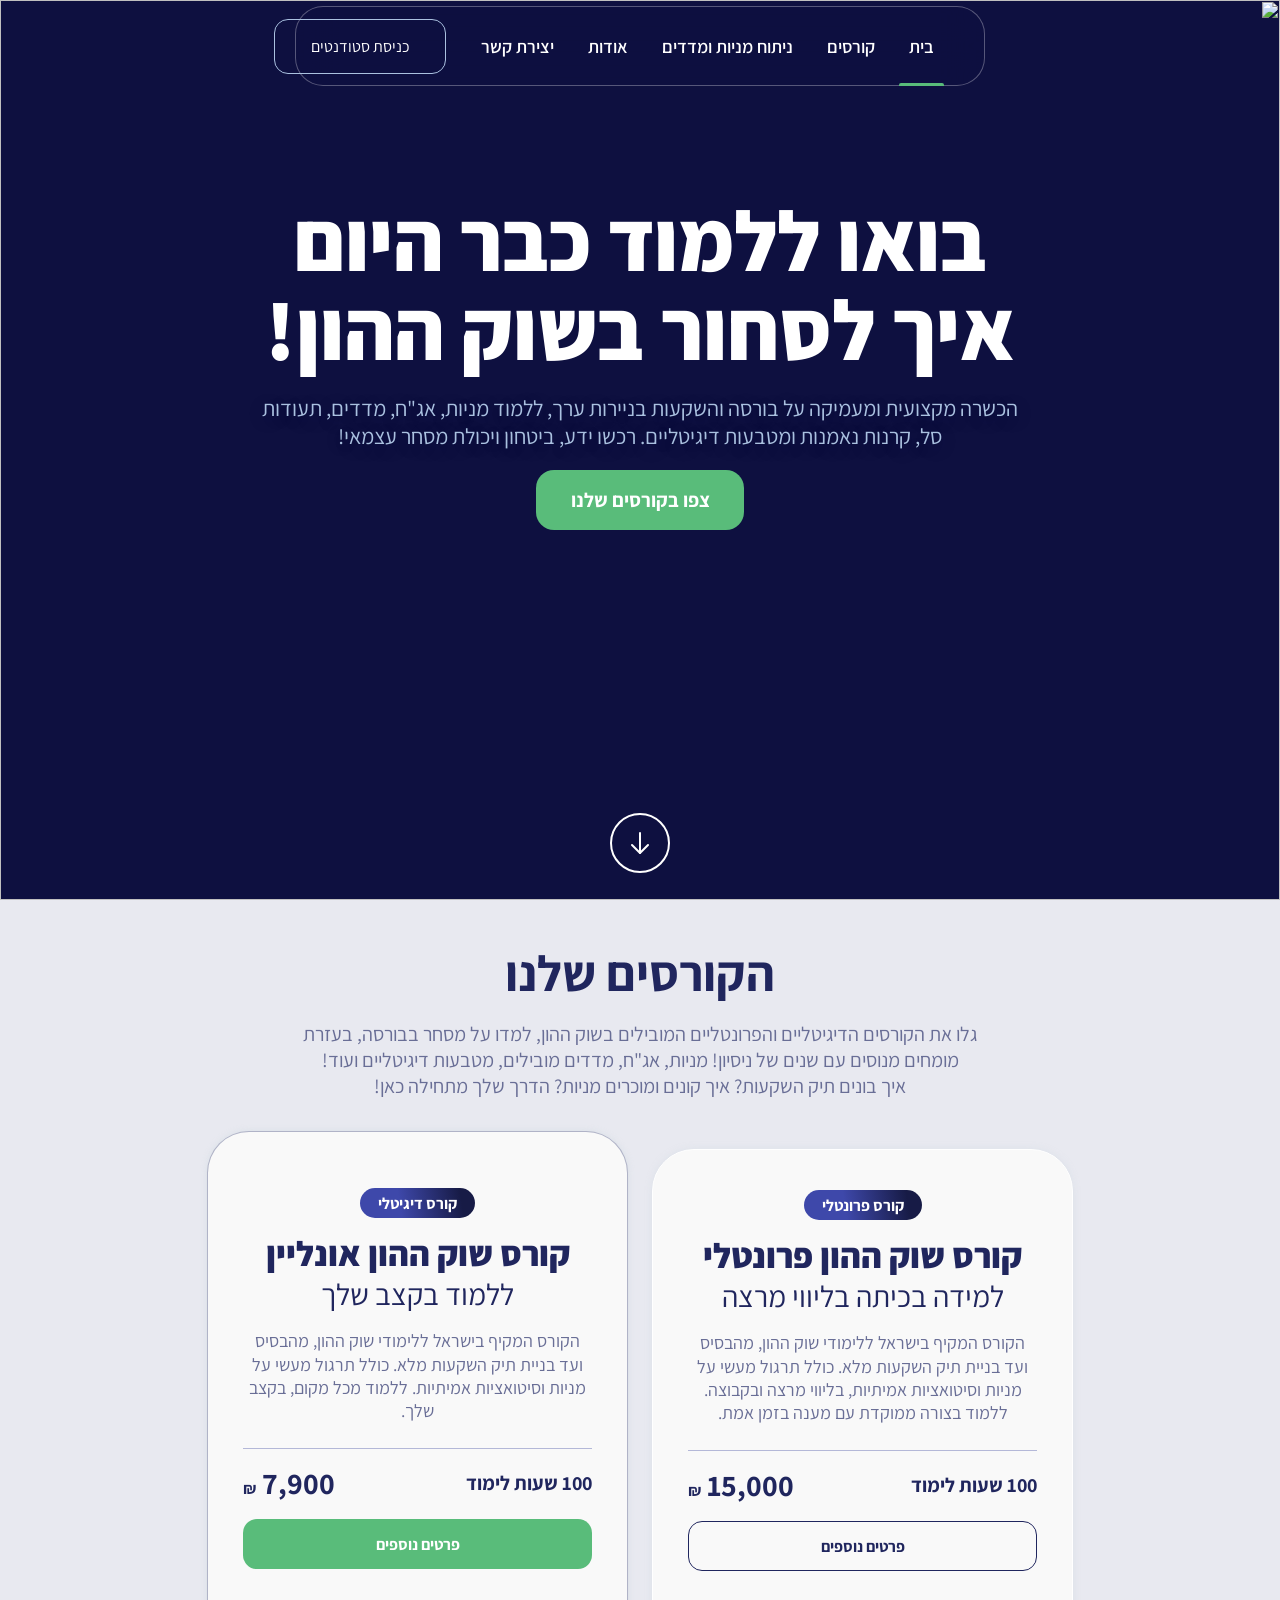
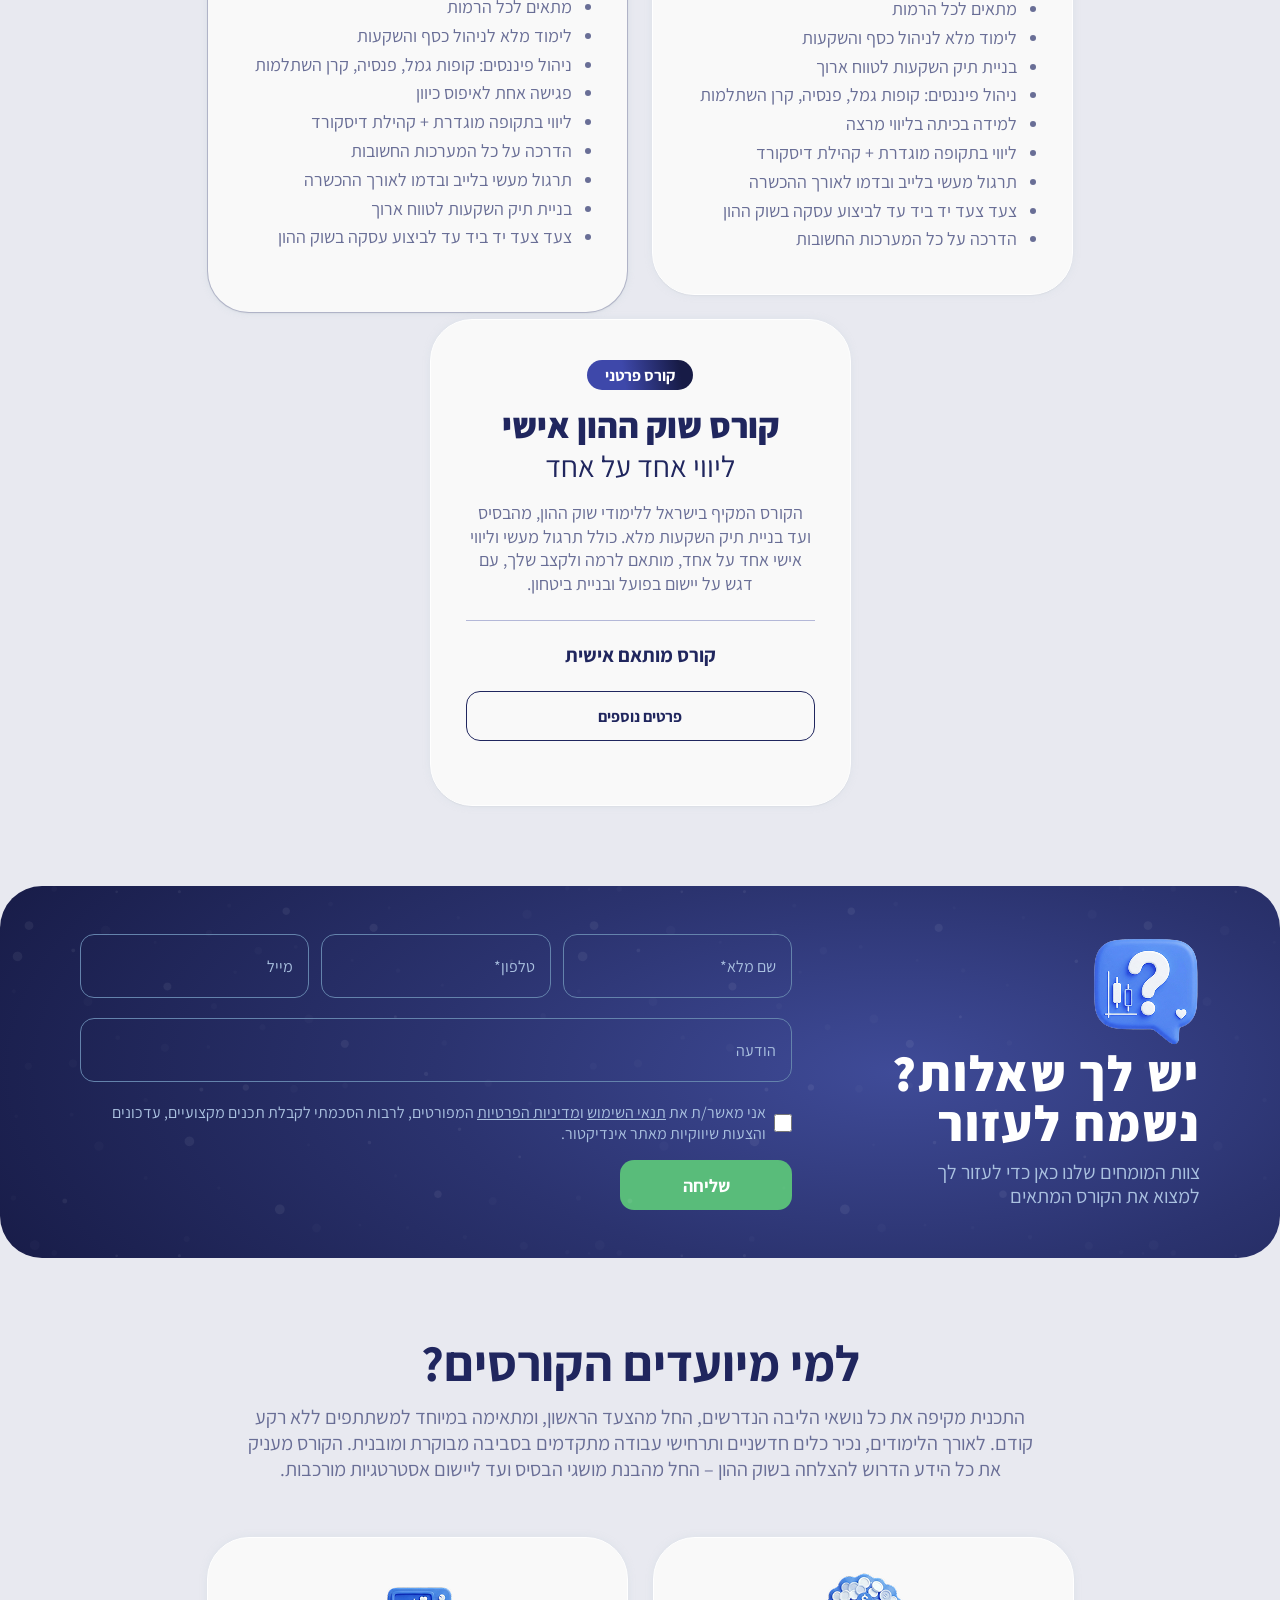
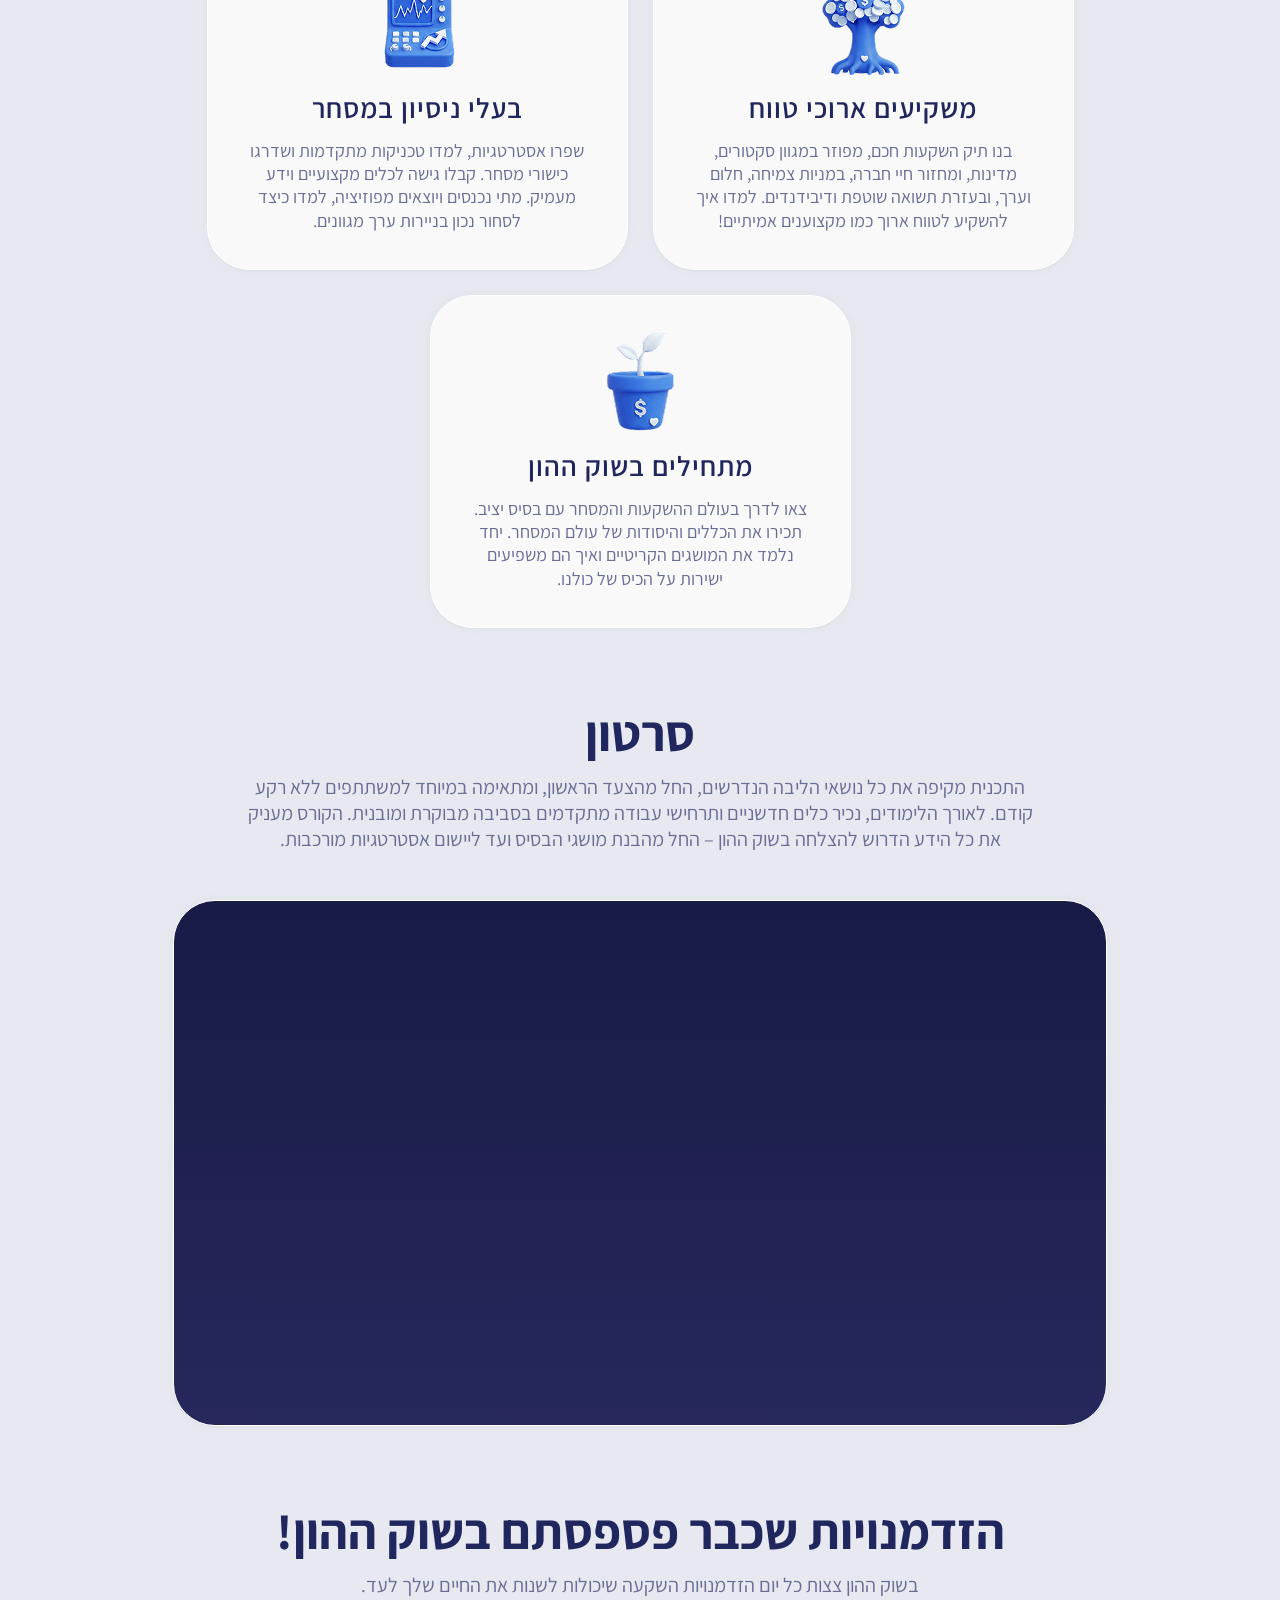
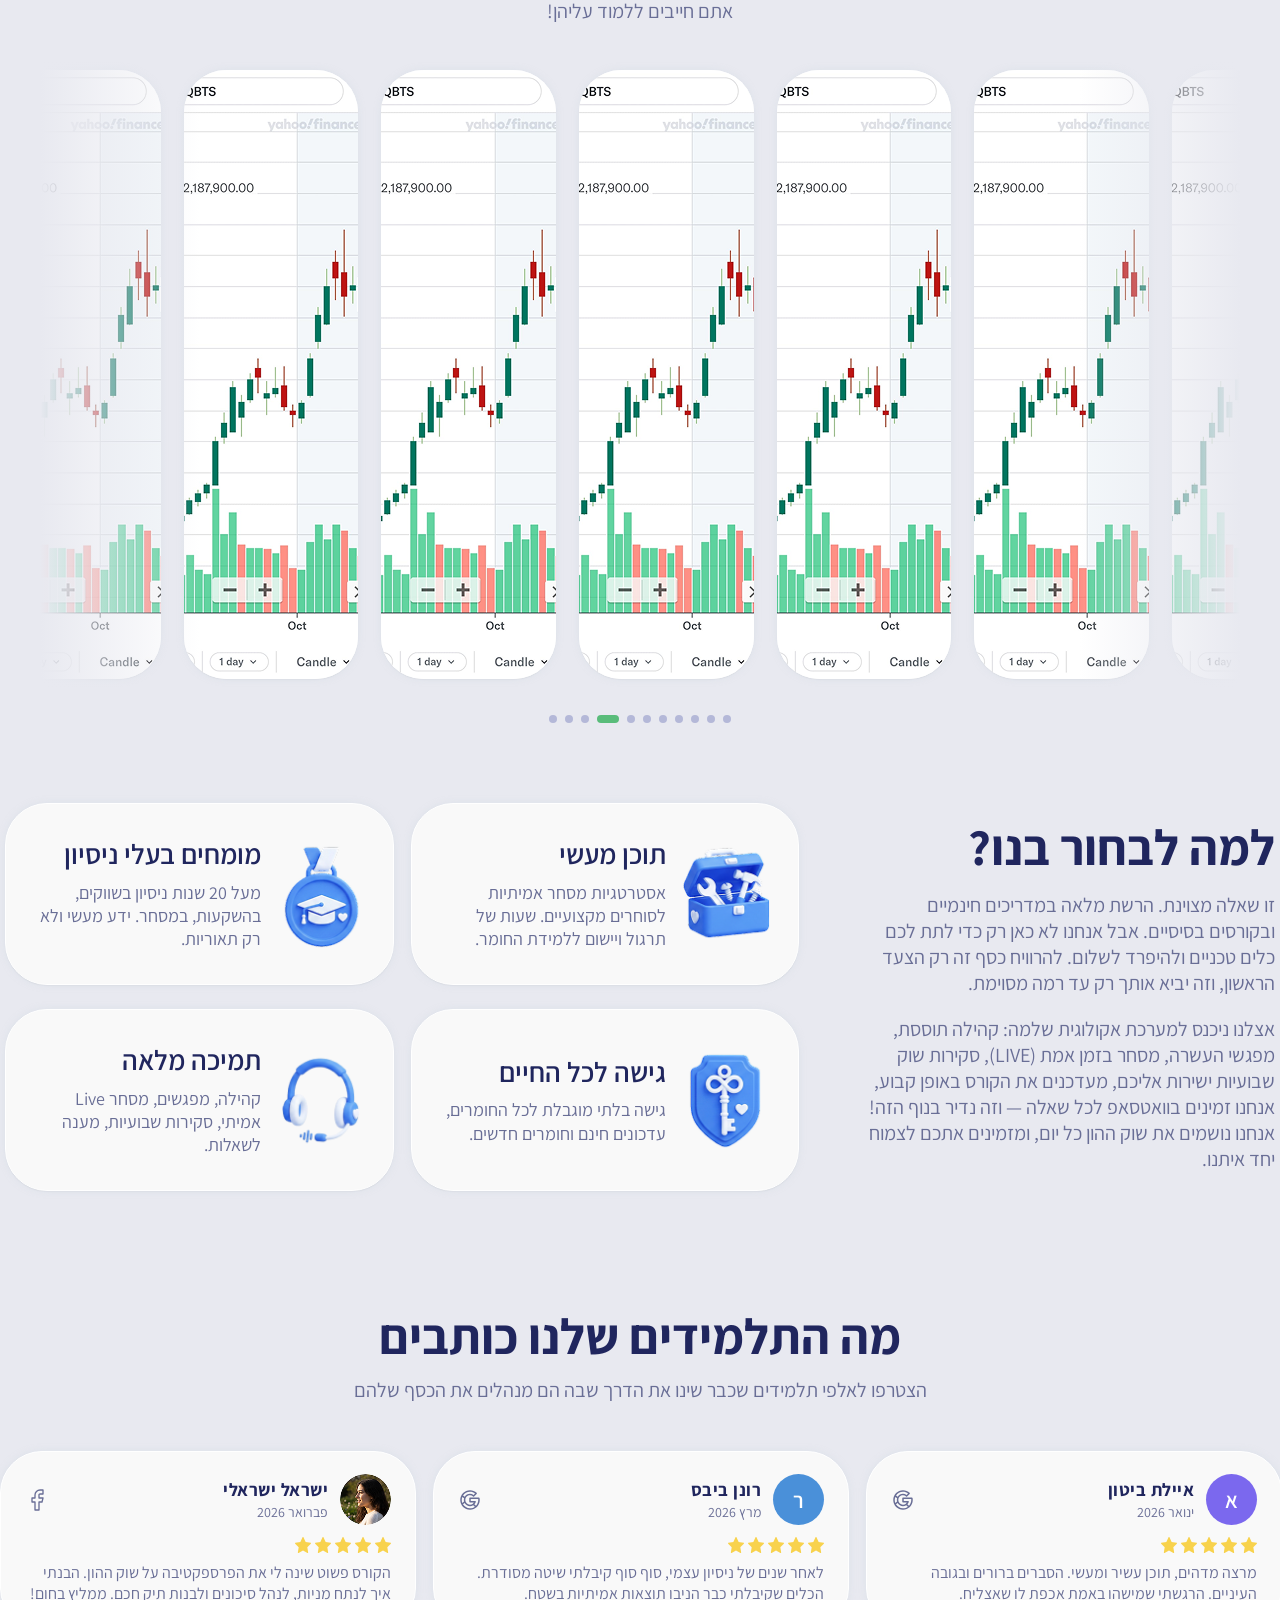
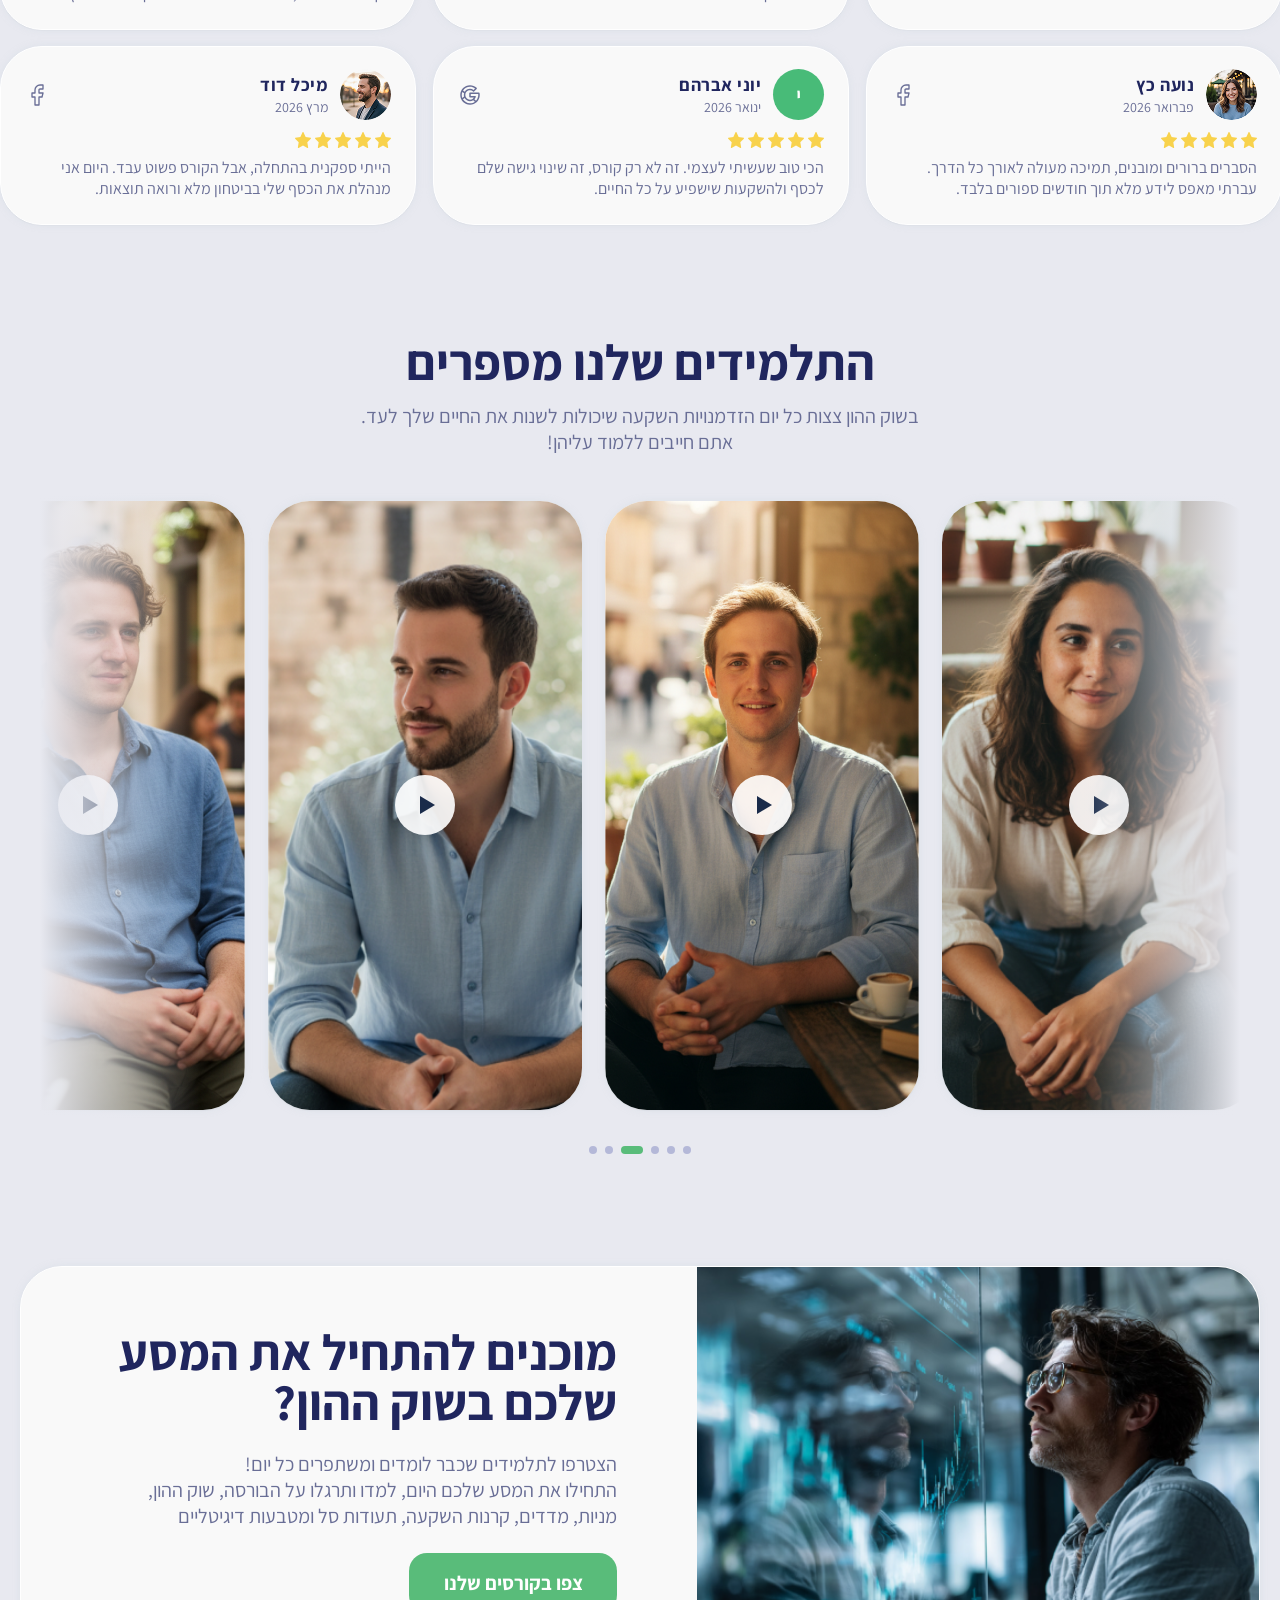
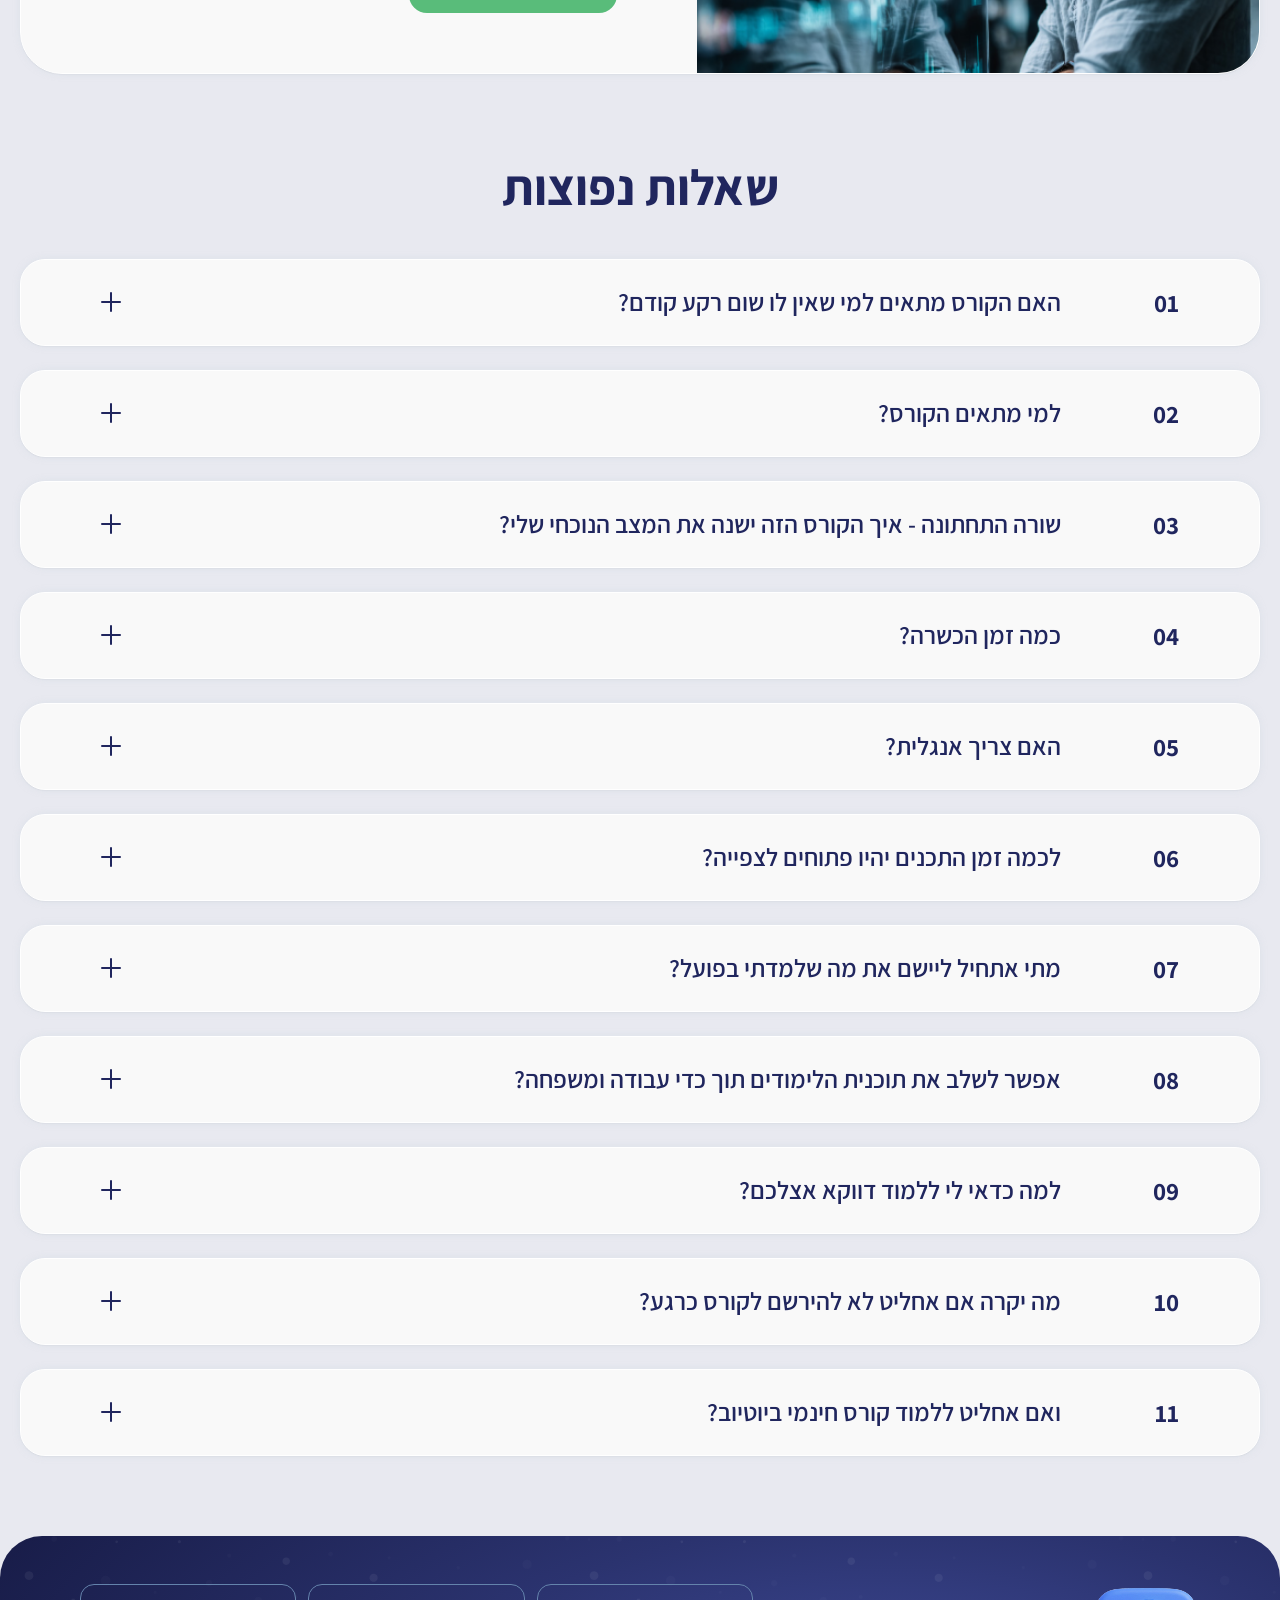
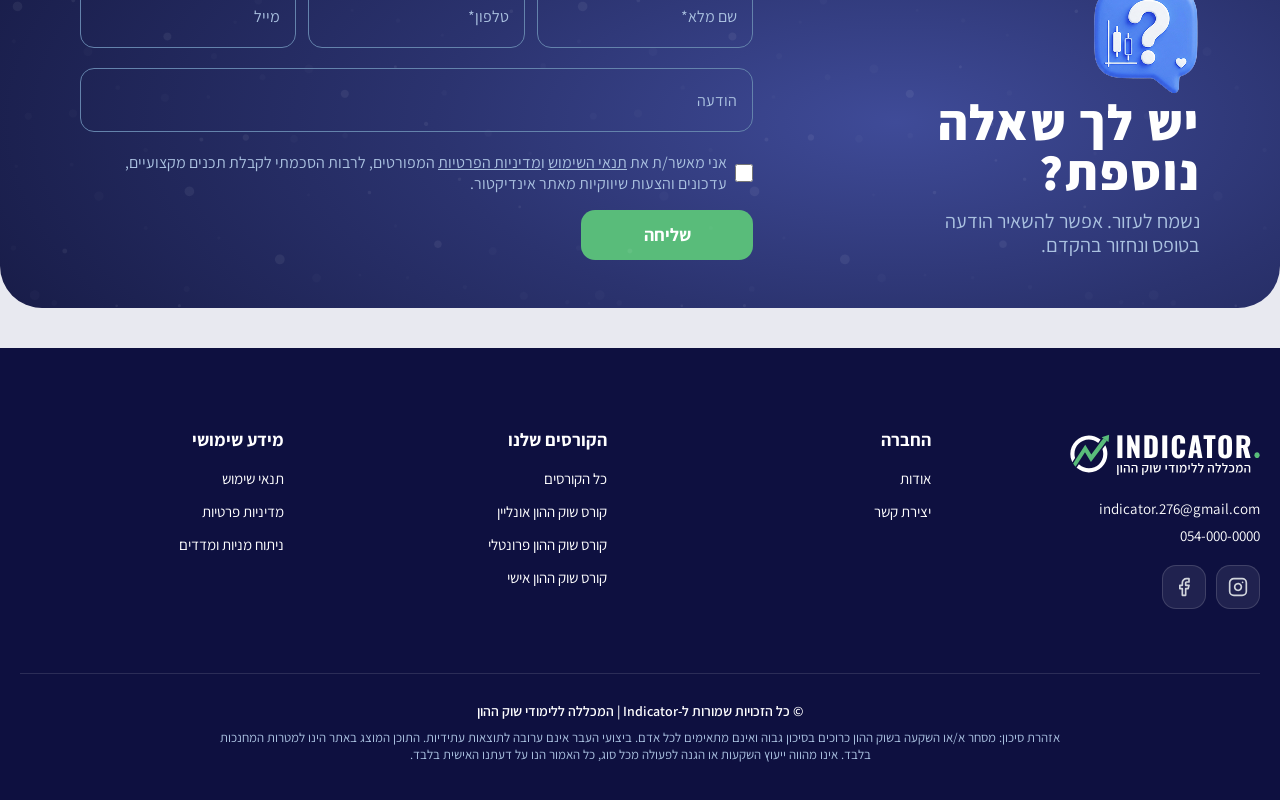
==== commit b7472fee: "update header mobile" ====
--- a/index.html
+++ b/index.html
@@ -16,12 +16,15 @@
 <script src="header.js"></script>
 
   <section class="hero" aria-label="אזור הכותרת הראשי">
-    <img
-      class="hero-bg"
-      src="images/header_bg.png"
-      alt=""
-      aria-hidden="true"
-    >
+    <picture>
+      <source media="(max-width: 600px)" srcset="images/header_bg_mobile.jpg">
+      <img
+        class="hero-bg"
+        src="images/header_bg.png"
+        alt=""
+        aria-hidden="true"
+      >
+    </picture>
 
     <div class="hero-content">
       <h1 class="hero-title">בואו ללמוד כבר היום<br>איך לסחור בשוק ההון!</h1>
--- a/style.css
+++ b/style.css
@@ -228,7 +228,7 @@
 .why-section,
 .faq-section,
 .cta-banner-section {
-  padding-block: 80px;
+  padding-block: 40px;
 }
 
 @media (max-width: 767px) {
@@ -605,8 +605,8 @@
   .site-header { padding-inline: 12px; }
   .nav-inner { padding-inline: 15px; }
   .nav-logo img { width: 160px; height: auto; }
-  .hero { padding-top: 130px; height: 80svh; }
-  .hero-bg { object-fit: cover; }
+  .hero { padding-top: 130px; height: 60svh; }
+  .hero-bg { object-fit: cover; object-position: center bottom; }
   .hero-title { font-size: 35px; line-height: 1.0; }
   .hero-desc { font-size: 16px; }
   .btn-primary { width: 180px; height: 52px; font-size: 17px; }
@@ -714,6 +714,11 @@
   .btn-submit {
     width: 100%;
   }
+    
+@media (max-width: 320px) {
+   .hero { padding-top: 110px; height: 70svh; } 
+   .hero-title { font-size: 30px; line-height: 1.0; }
+}  
 
   /* Audience section — unified inset */
   .audience-section {
@@ -1523,7 +1528,7 @@
   background-color: var(--color-section-bg);
   direction: rtl;
   overflow: hidden;
-  padding-block: 80px 72px;
+  padding-block: 40px 72px;
 }
 
 /* ── Header ──────────────────────────────────────────────── */
@@ -2202,7 +2207,7 @@
 
 /* ── Contact page main section ───────────────────────────── */
 .cp-section {
-  padding-block: 50px 80px;
+  padding-block: 50px 40px;
   padding-inline: 20px;
   direction: rtl;
 }
@@ -3660,7 +3665,7 @@
   .csp-chapter-card        { padding: 36px 28px; }
 
   .csp-contact-row { flex-direction: column; align-items: flex-start; gap: 20px; }
-  .csp-cta-card    { padding: 40px 28px 44px; }
+  .csp-cta-card    { padding: 40px 40px 44px; }
   .csp-hero-title {text-align: center; }
   .csp-hero-desc {font-size: 16px; text-align: center; }
   .csp-hero-feature-title {font-size: 18px;}
@@ -3680,7 +3685,7 @@
   .csp-hero-wrap,
   .csp-benefits-wrap,
   .csp-curriculum-wrap,
-  .csp-cta-wrap  { padding-inline: 16px;}
+  .csp-cta-wrap  { padding-inline: 12px;}
   .csp-benefit-card { padding: 5px 10px; border-radius: 15px; }
   .csp-benefit-text { font-size: 16px; }
     .csp-benefit-icon { width: 30px; height: 30px; }
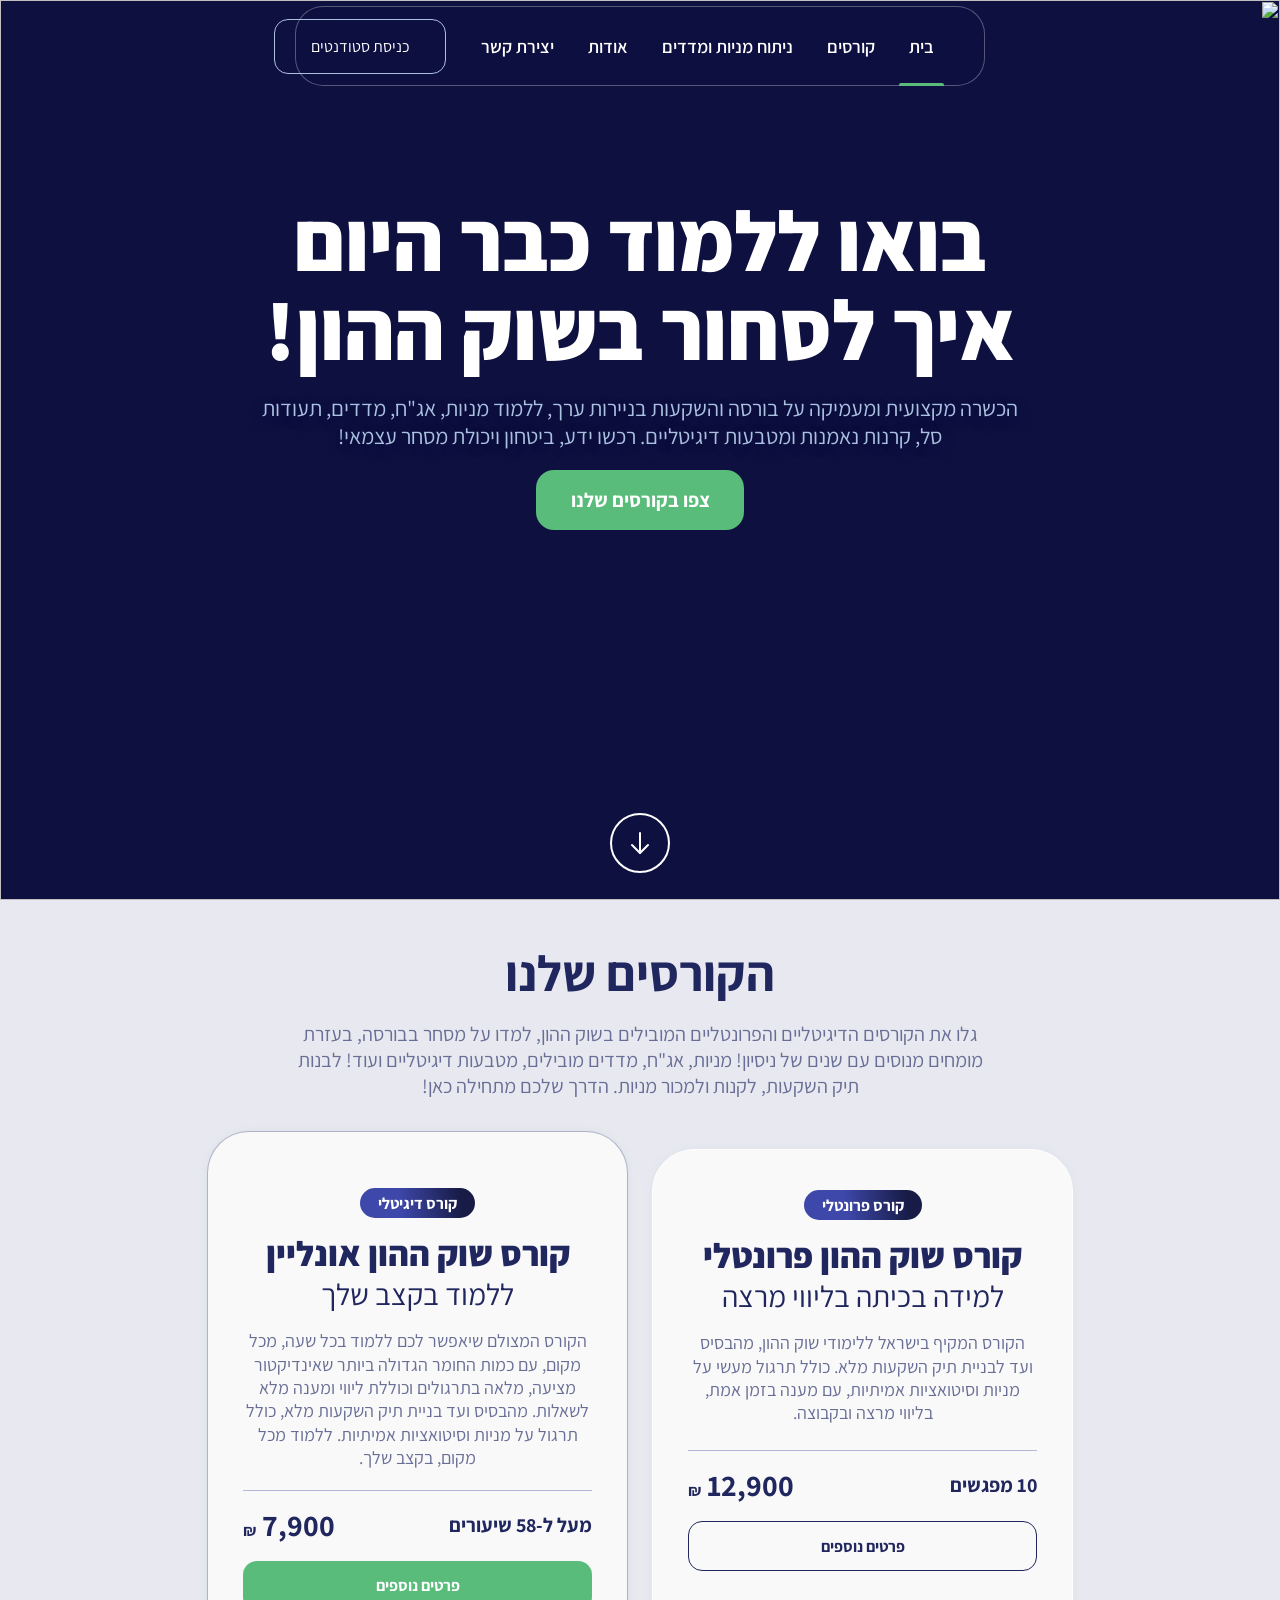
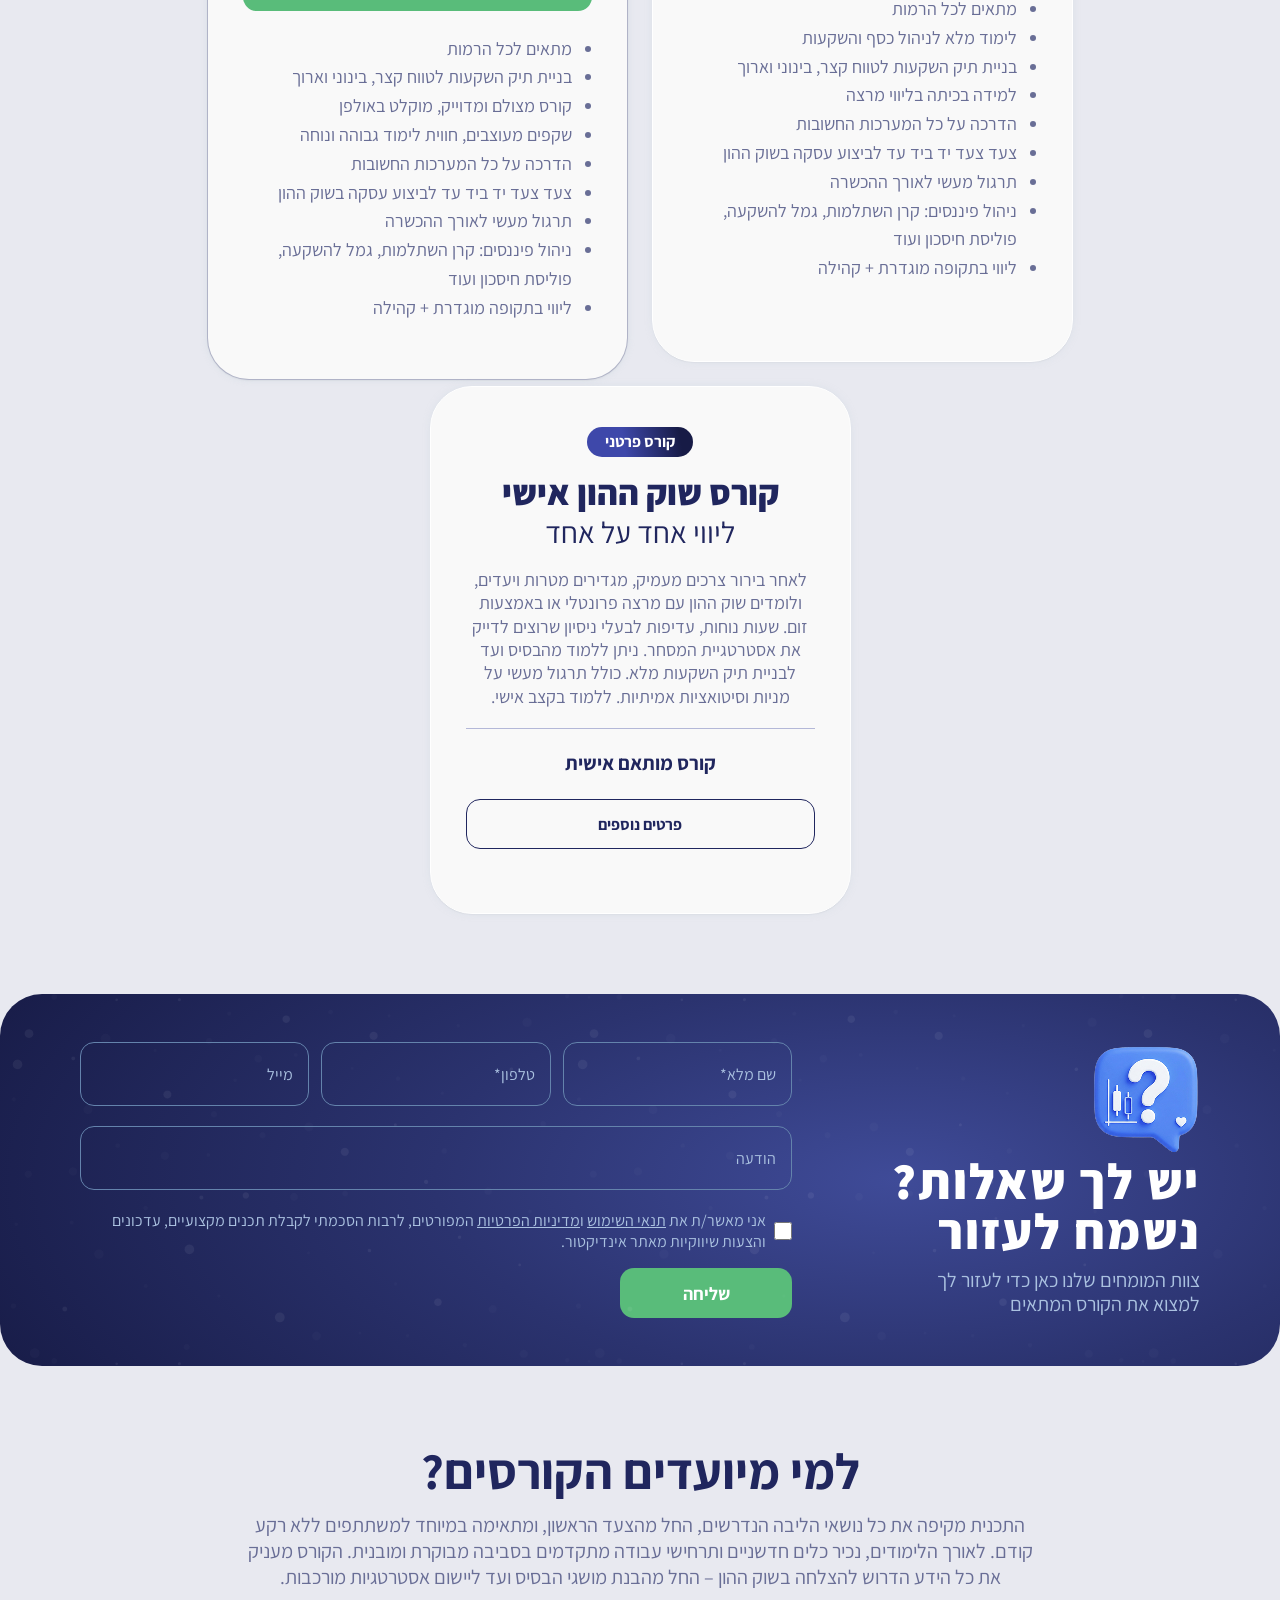
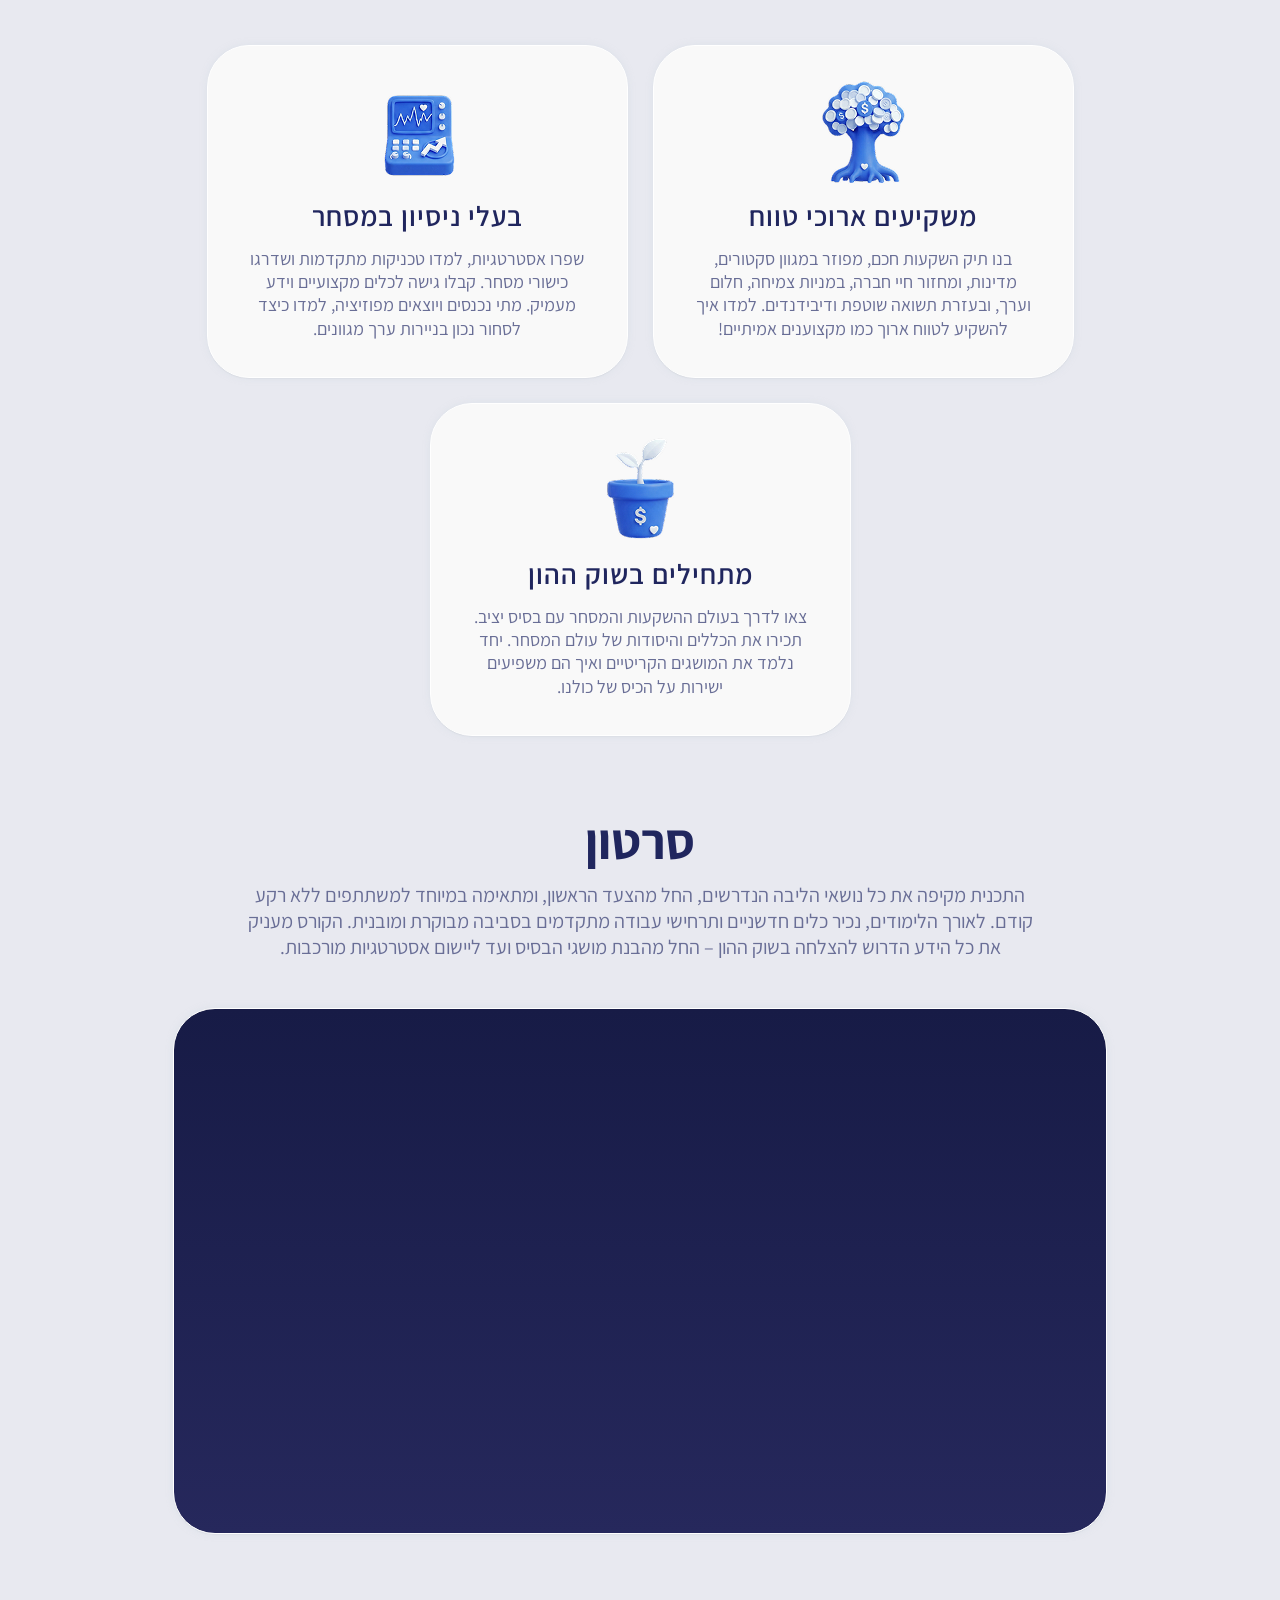
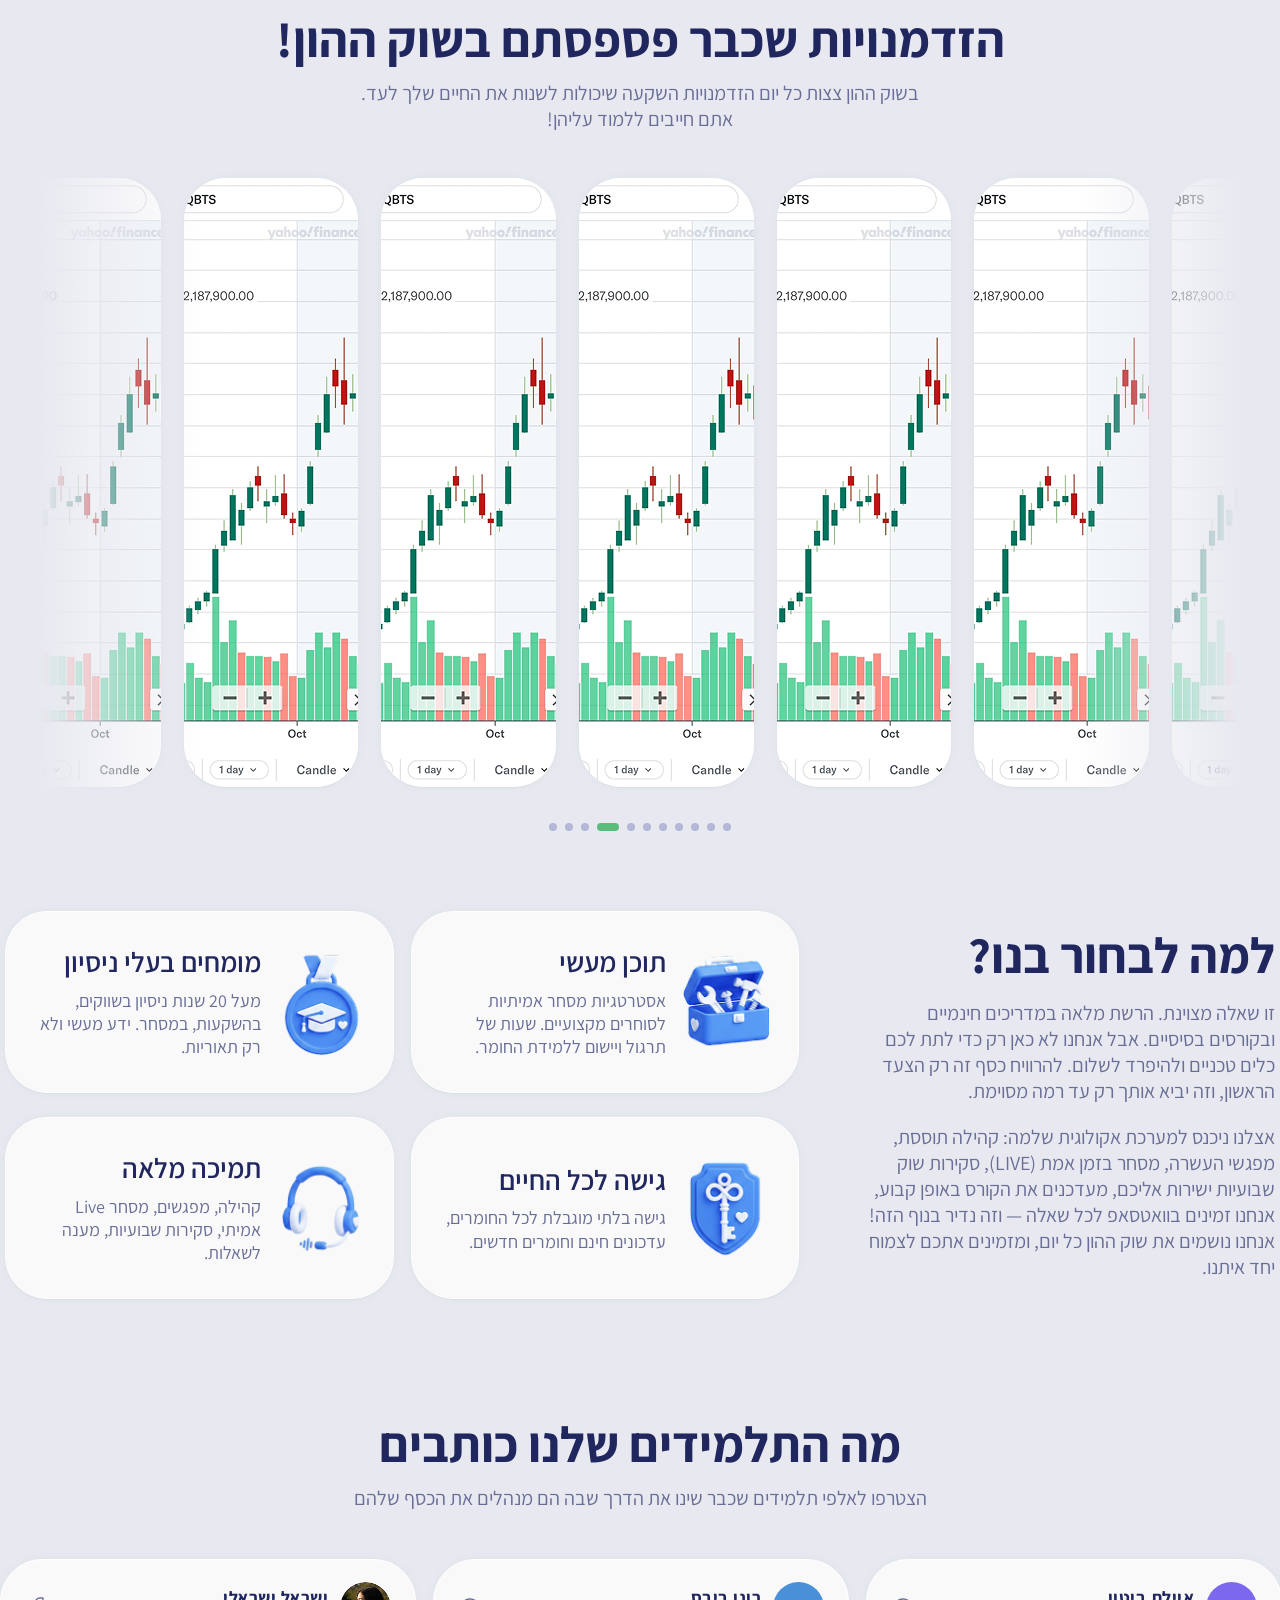
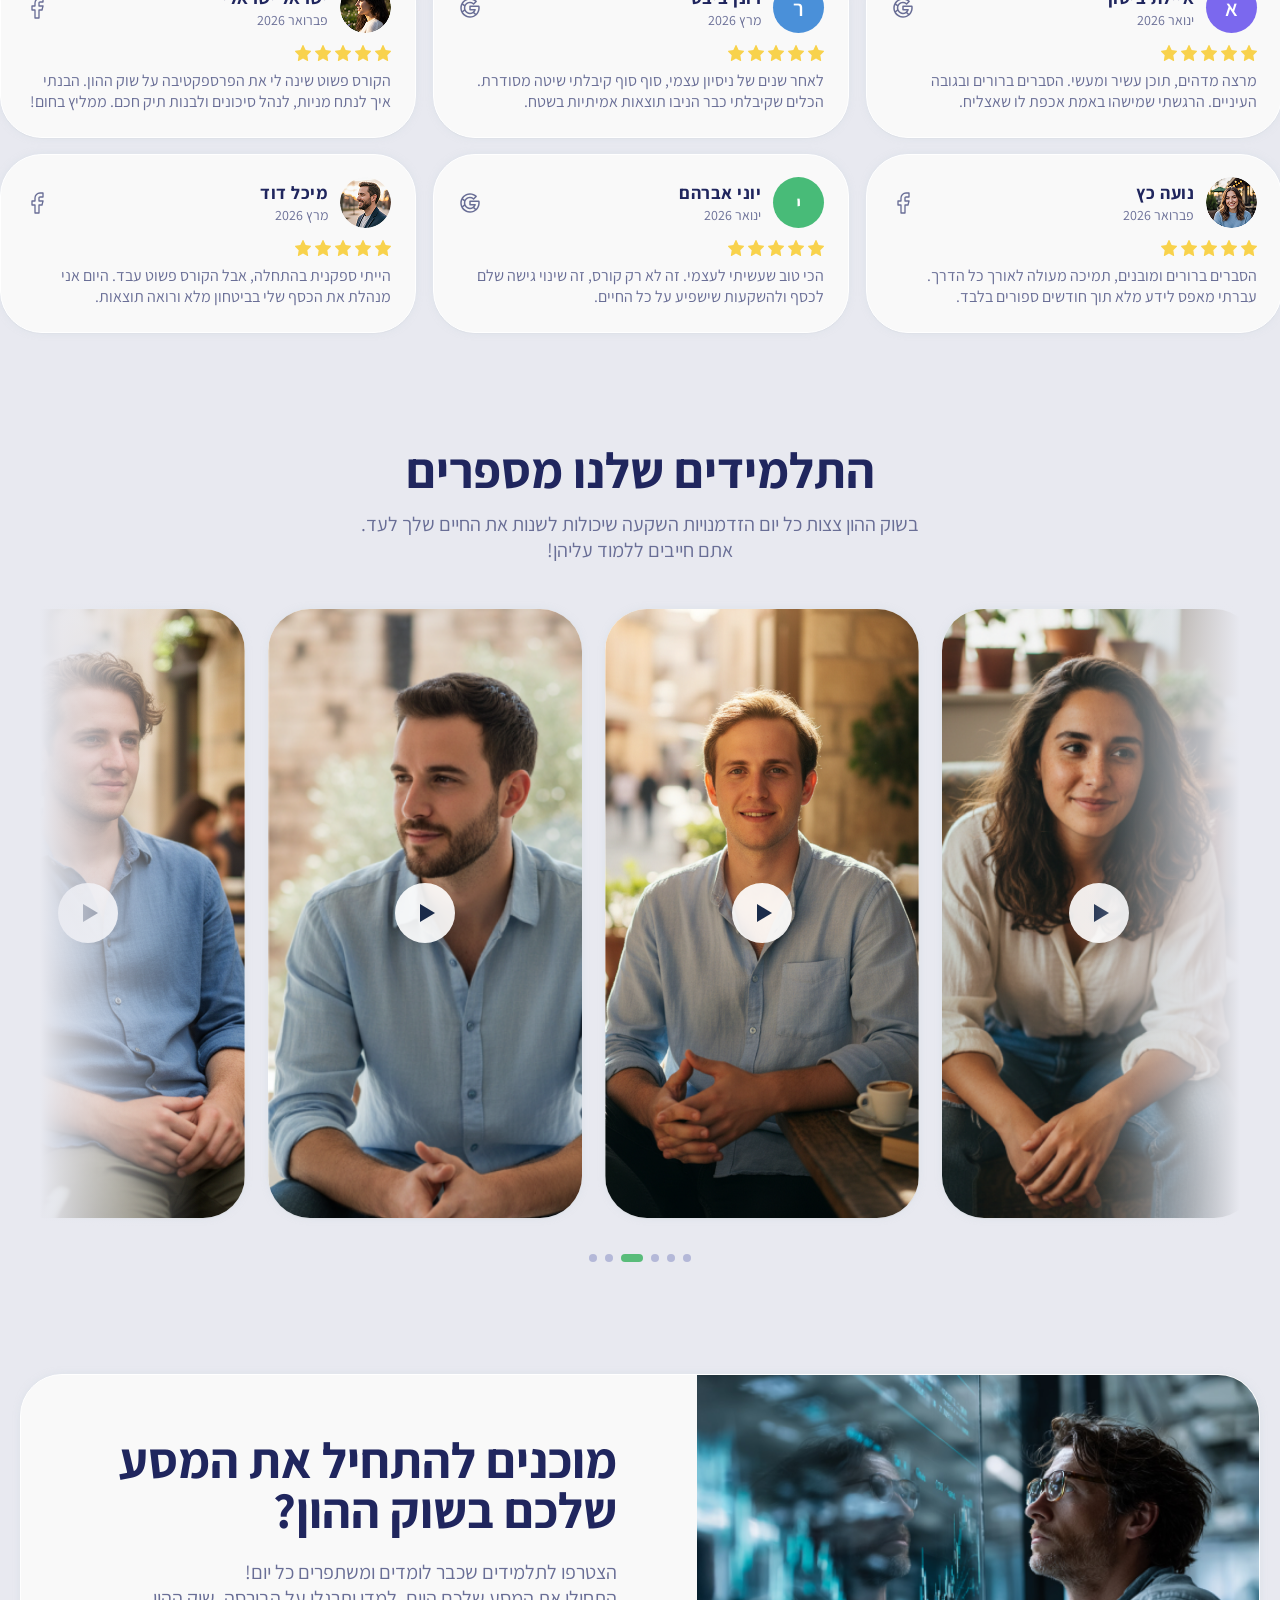
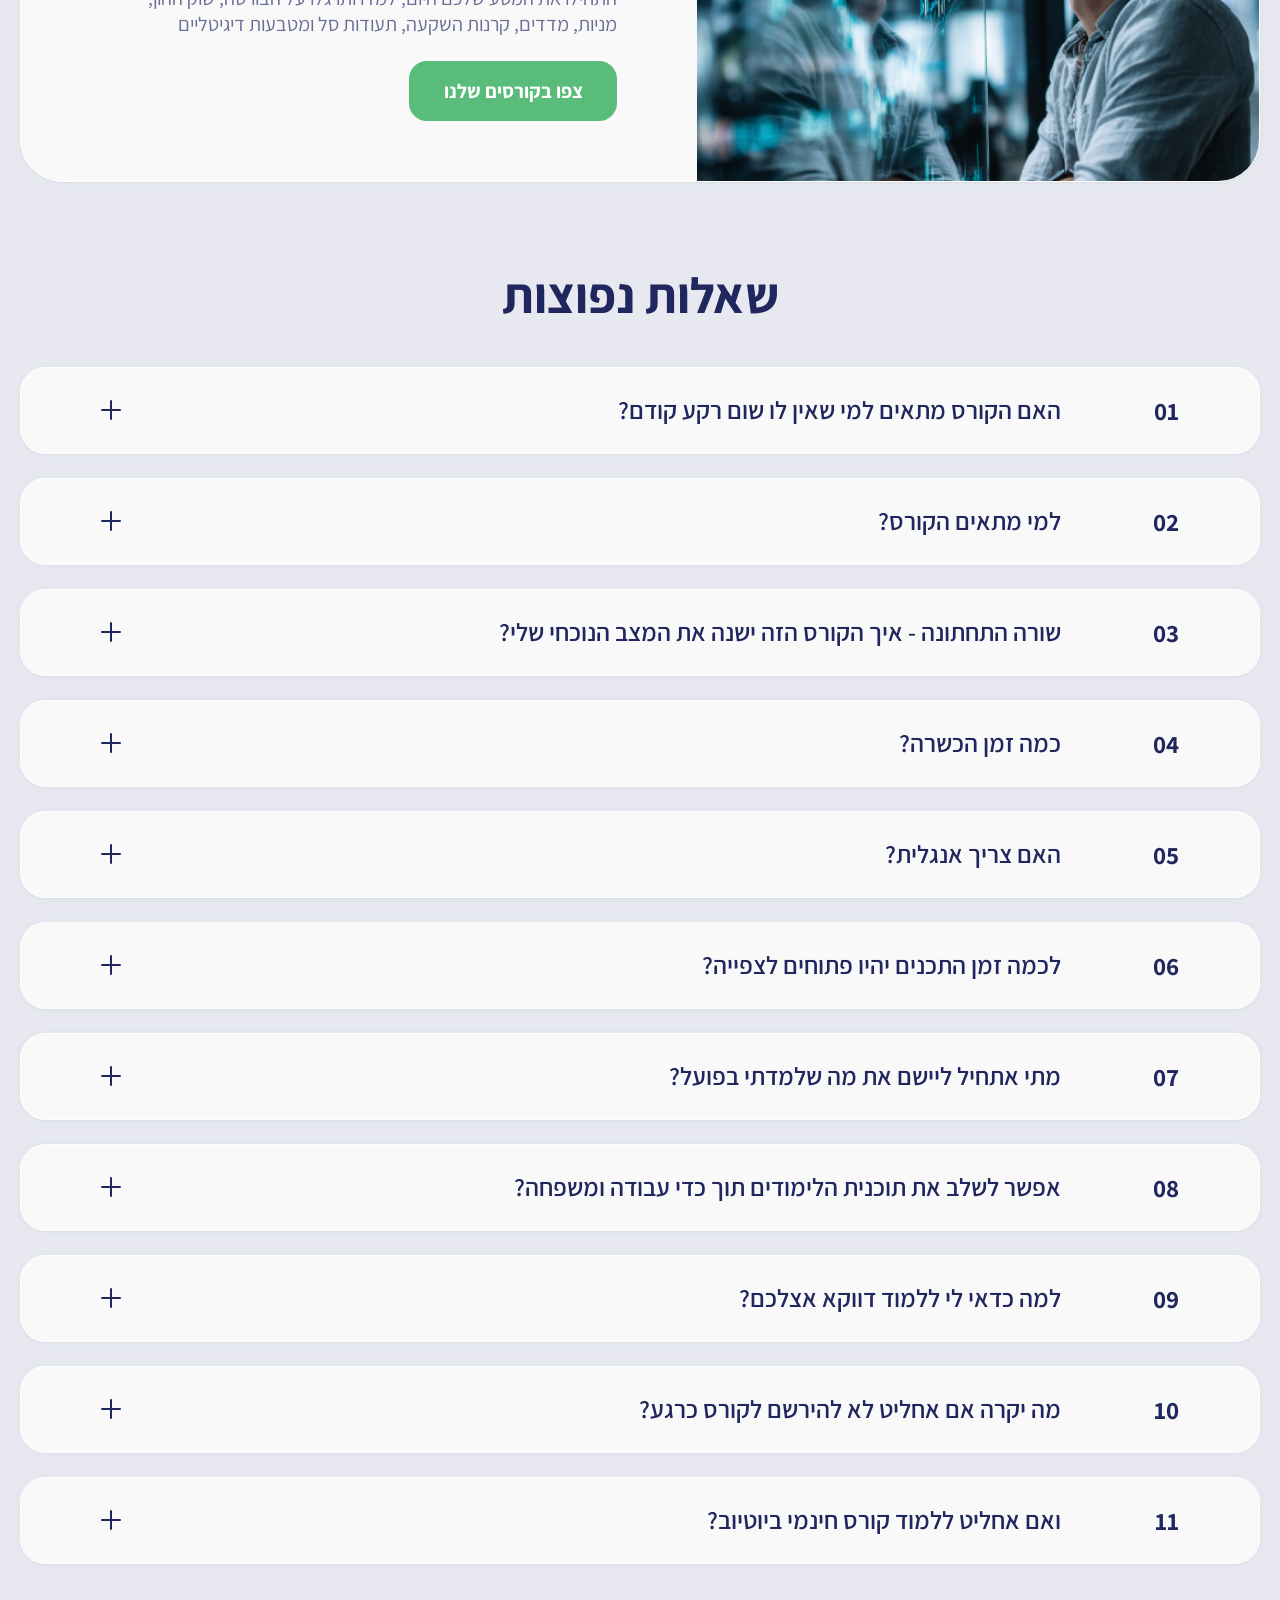
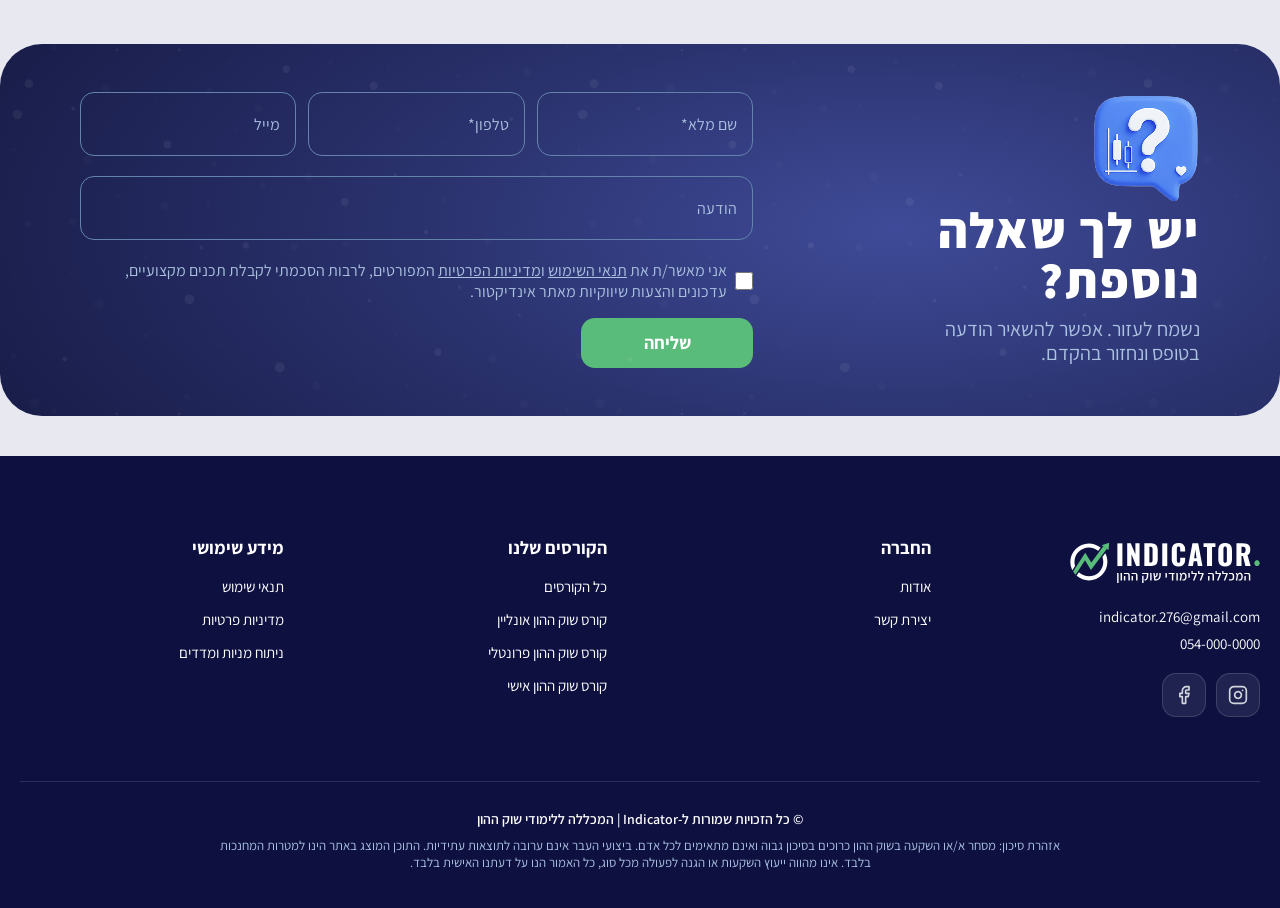
==== commit 611ab036: "text updates" ====
--- a/index.html
+++ b/index.html
@@ -3,7 +3,7 @@
 <head>
   <meta charset="UTF-8">
   <meta name="viewport" content="width=device-width, initial-scale=1.0">
-  <title>Indicator - האקדמיה ללימוד שוק ההון</title>
+  <title>Indicator - המכללה ללימודי שוק ההון</title>
   <link rel="preconnect" href="https://fonts.googleapis.com">
   <link rel="preconnect" href="https://fonts.gstatic.com" crossorigin>
   <!-- Preload the Hebrew and Latin subsets — highest priority woff2 files for Assistant -->
@@ -41,7 +41,7 @@
 
     <div class="courses-header">
       <h2 class="courses-title" id="courses-heading">הקורסים שלנו</h2>
-      <p class="courses-subtitle">גלו את הקורסים הדיגיטליים והפרונטליים המובילים בשוק ההון, למדו על מסחר בבורסה, בעזרת מומחים מנוסים עם שנים של ניסיון! מניות, אג"ח, מדדים מובילים, מטבעות דיגיטליים ועוד!<br>איך בונים תיק השקעות? איך קונים ומוכרים מניות? הדרך שלך מתחילה כאן!</p>
+      <p class="courses-subtitle">גלו את הקורסים הדיגיטליים והפרונטליים המובילים בשוק ההון, למדו על מסחר בבורסה, בעזרת מומחים מנוסים עם שנים של ניסיון! מניות, אג"ח, מדדים מובילים, מטבעות דיגיטליים ועוד! לבנות תיק השקעות, לקנות ולמכור מניות. הדרך שלכם מתחילה כאן!</p>
     </div>
 
     <div class="carousel-wrap">
@@ -56,23 +56,23 @@
             <span class="card-title-main">קורס שוק ההון פרונטלי </span>
             <span class="card-title-sub">למידה בכיתה בליווי מרצה</span>
           </div>
-          <p class="card-desc">הקורס המקיף בישראל ללימודי שוק ההון, מהבסיס ועד בניית תיק השקעות מלא. כולל תרגול מעשי על מניות וסיטואציות אמיתיות, בליווי מרצה ובקבוצה. ללמוד בצורה ממוקדת עם מענה בזמן אמת.</p>
+          <p class="card-desc">הקורס המקיף בישראל ללימודי שוק ההון, מהבסיס ועד לבניית תיק השקעות מלא. כולל תרגול מעשי על מניות וסיטואציות אמיתיות, עם מענה בזמן אמת, בליווי מרצה ובקבוצה.</p>
         </div>
         <div class="card-divider card-divider--pricing">
-          <span class="card-hours">100 שעות לימוד</span>
-          <span class="card-price">15,000 <span class="price-currency">₪</span></span>
+          <span class="card-hours">10 מפגשים</span>
+          <span class="card-price">12,900 <span class="price-currency">₪</span></span>
         </div>
         <a href="course-frontal.html" class="card-btn card-btn--outline">פרטים נוספים</a>
         <ul class="card-features" dir="rtl">
           <li>מתאים לכל הרמות</li>
           <li>לימוד מלא לניהול כסף והשקעות</li>
-          <li>בניית תיק השקעות לטווח ארוך</li>
-          <li>ניהול פיננסים: קופות גמל, פנסיה, קרן השתלמות</li>
+          <li>בניית תיק השקעות לטווח קצר, בינוני וארוך</li>
           <li>למידה בכיתה בליווי מרצה</li>
-          <li>ליווי בתקופה מוגדרת + קהילת דיסקורד</li>
-          <li>תרגול מעשי בלייב ובדמו לאורך ההכשרה</li>
+          <li>הדרכה על כל המערכות החשובות</li>
           <li>צעד צעד יד ביד עד לביצוע עסקה בשוק ההון</li>
-          <li>הדרכה על כל המערכות החשובות</li>
+          <li>תרגול מעשי לאורך ההכשרה</li>
+          <li>ניהול פיננסים: קרן השתלמות, גמל להשקעה, פוליסת חיסכון ועוד</li>
+          <li>ליווי בתקופה מוגדרת + קהילה</li>
         </ul>
       </article>
 
@@ -83,23 +83,23 @@
             <span class="card-title-main">קורס שוק ההון אונליין </span>
             <span class="card-title-sub">ללמוד בקצב שלך</span>
           </div>
-          <p class="card-desc">הקורס המקיף בישראל ללימודי שוק ההון, מהבסיס ועד בניית תיק השקעות מלא. כולל תרגול מעשי על מניות וסיטואציות אמיתיות. ללמוד מכל מקום, בקצב שלך.</p>
+          <p class="card-desc">הקורס המצולם שיאפשר לכם ללמוד בכל שעה, מכל מקום, עם כמות החומר הגדולה ביותר שאינדיקטור מציעה, מלאה בתרגולים וכוללת ליווי ומענה מלא לשאלות. מהבסיס ועד בניית תיק השקעות מלא, כולל תרגול על מניות וסיטואציות אמיתיות. ללמוד מכל מקום, בקצב שלך.</p>
         </div>
         <div class="card-divider card-divider--pricing">
-          <span class="card-hours">100 שעות לימוד</span>
+          <span class="card-hours">מעל ל-58 שיעורים</span>
           <span class="card-price">7,900 <span class="price-currency">₪</span></span>
         </div>
         <a href="course-stock-market.html" class="card-btn card-btn--green">פרטים נוספים</a>
         <ul class="card-features" dir="rtl">
           <li>מתאים לכל הרמות</li>
-          <li>לימוד מלא לניהול כסף והשקעות</li>
-          <li>ניהול פיננסים: קופות גמל, פנסיה, קרן השתלמות</li>
-          <li>פגישה אחת לאיפוס כיוון</li>
-          <li>ליווי בתקופה מוגדרת + קהילת דיסקורד</li>
+          <li>בניית תיק השקעות לטווח קצר, בינוני וארוך</li>
+          <li>קורס מצולם ומדוייק, מוקלט באולפן</li>
+          <li>שקפים מעוצבים, חווית לימוד גבוהה ונוחה</li>
           <li>הדרכה על כל המערכות החשובות</li>
-          <li>תרגול מעשי בלייב ובדמו לאורך ההכשרה</li>
-          <li>בניית תיק השקעות לטווח ארוך</li>
           <li>צעד צעד יד ביד עד לביצוע עסקה בשוק ההון</li>
+          <li>תרגול מעשי לאורך ההכשרה</li>
+          <li>ניהול פיננסים: קרן השתלמות, גמל להשקעה, פוליסת חיסכון ועוד</li>
+          <li>ליווי בתקופה מוגדרת + קהילה</li>
         </ul>
       </article>
 
@@ -110,7 +110,7 @@
             <span class="card-title-main">קורס שוק ההון אישי </span>
             <span class="card-title-sub">ליווי אחד על אחד</span>
           </div>
-          <p class="card-desc">הקורס המקיף בישראל ללימודי שוק ההון, מהבסיס ועד בניית תיק השקעות מלא. כולל תרגול מעשי וליווי אישי אחד על אחד, מותאם לרמה ולקצב שלך, עם דגש על יישום בפועל ובניית ביטחון.</p>
+          <p class="card-desc">לאחר בירור צרכים מעמיק, מגדירים מטרות ויעדים, ולומדים שוק ההון עם מרצה פרונטלי או באמצעות זום. שעות נוחות, עדיפות לבעלי ניסיון שרוצים לדייק את אסטרטגיית המסחר. ניתן ללמוד מהבסיס ועד לבניית תיק השקעות מלא. כולל תרגול מעשי על מניות וסיטואציות אמיתיות. ללמוד בקצב אישי.</p>
         </div>
         <div class="card-divider">
           <span class="card-hours">קורס מותאם אישית</span>
--- a/style.css
+++ b/style.css
@@ -149,17 +149,34 @@
 .hamburger {
   display: none;
   flex-direction: column;
+  align-items: center;
+  justify-content: center;
   gap: 5px;
   width: 32px;
+  height: 32px;
   background: none;
   border: none;
   cursor: pointer;
   padding: 4px;
-}
-.hamburger span { display: block; width: 24px; height: 2px; background: var(--color-white); transition: 0.3s; }
-.hamburger.open span:nth-child(1) { transform: translateY(7px) rotate(45deg); }
-.hamburger.open span:nth-child(2) { opacity: 0; }
-.hamburger.open span:nth-child(3) { transform: translateY(-7px) rotate(-45deg); }
+  position: relative;
+}
+.hamburger span { display: block; width: 22px; height: 2px; background: var(--color-white); }
+.hamburger.open span { display: none; }
+.hamburger::before,
+.hamburger::after {
+  content: '';
+  position: absolute;
+  left: 50%;
+  top: 50%;
+  width: 18px;
+  height: 2px;
+  background: var(--color-white);
+  opacity: 0;
+  transition: opacity 0.2s, transform 0.3s;
+  transform: translate(-50%, -50%) rotate(0deg);
+}
+.hamburger.open::before { opacity: 1; transform: translate(-50%, -50%) rotate(45deg); }
+.hamburger.open::after  { opacity: 1; transform: translate(-50%, -50%) rotate(-45deg); }
 
 .mobile-menu {
   display: none;
@@ -605,7 +622,7 @@
   .site-header { padding-inline: 12px; }
   .nav-inner { padding-inline: 15px; }
   .nav-logo img { width: 160px; height: auto; }
-  .hero { padding-top: 130px; height: 60svh; }
+  .hero { padding-top: 120px; height: 70svh; }
   .hero-bg { object-fit: cover; object-position: center bottom; }
   .hero-title { font-size: 35px; line-height: 1.0; }
   .hero-desc { font-size: 16px; }
